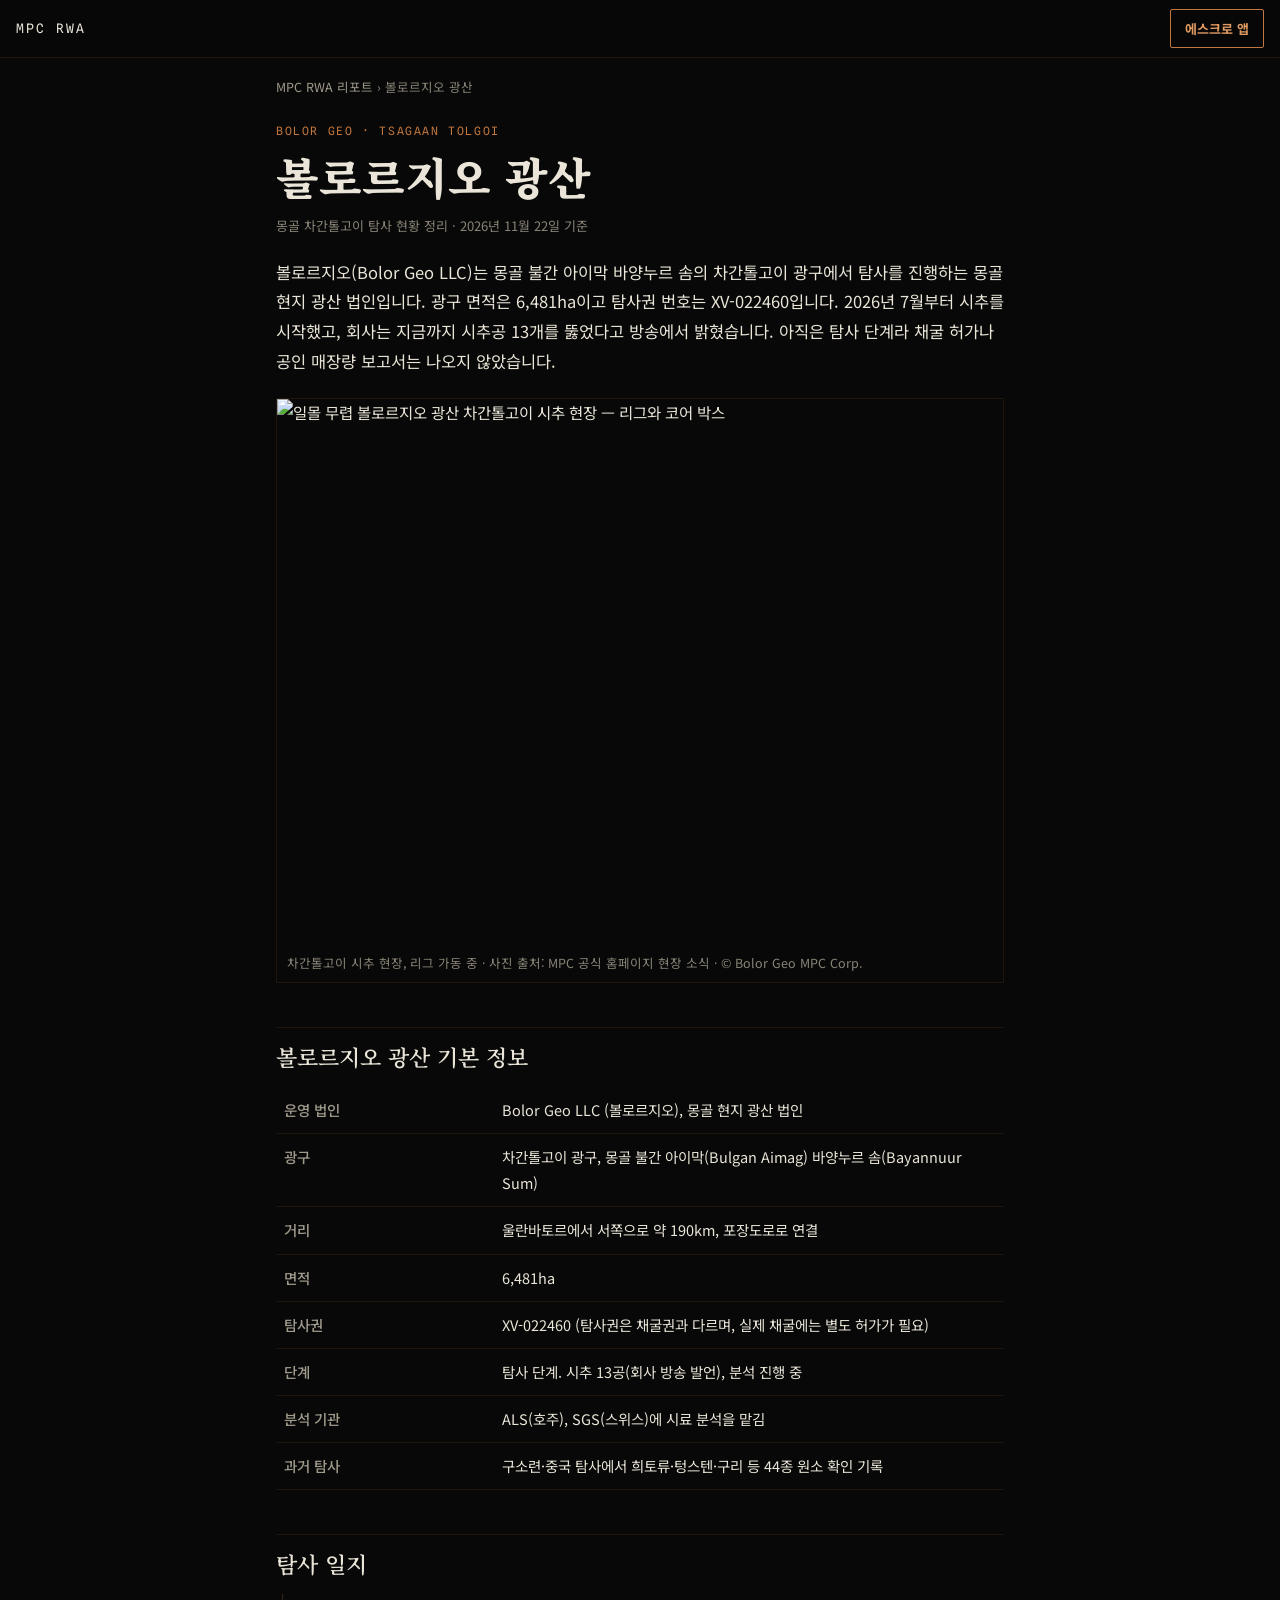
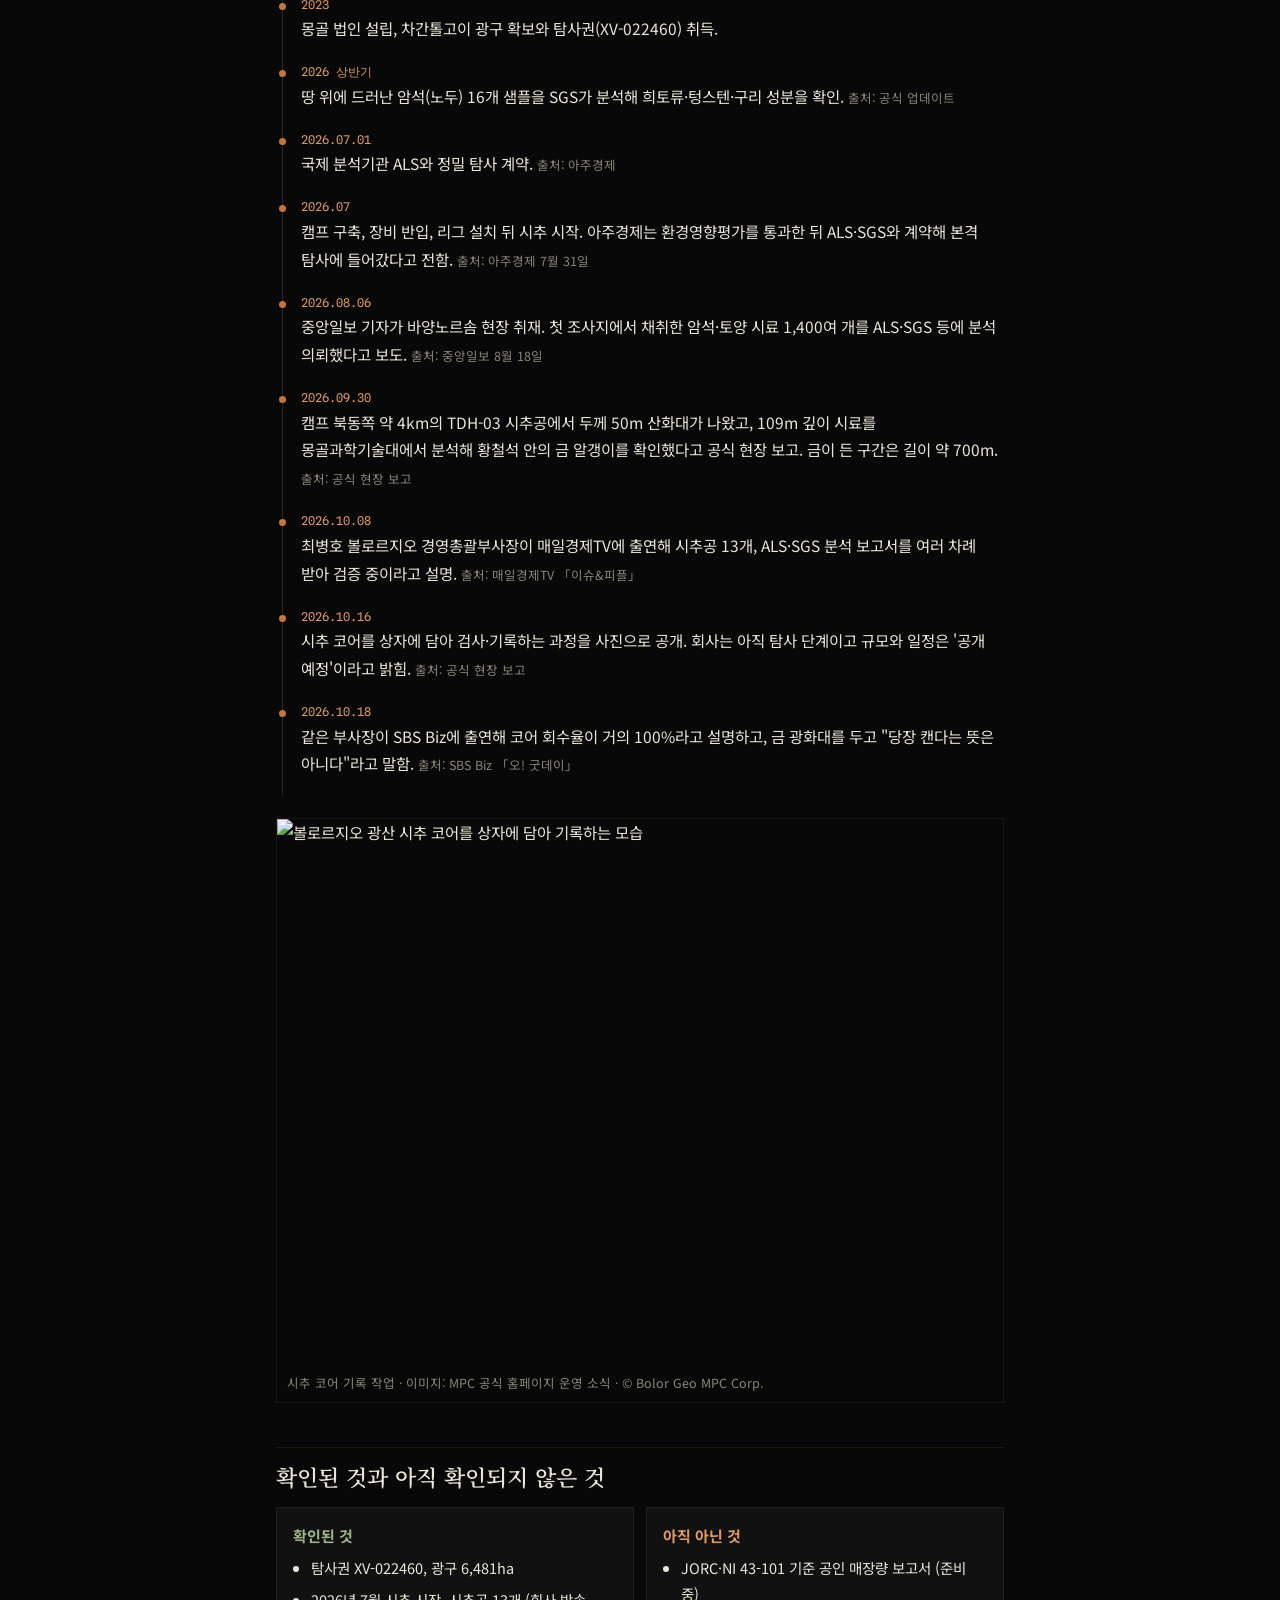
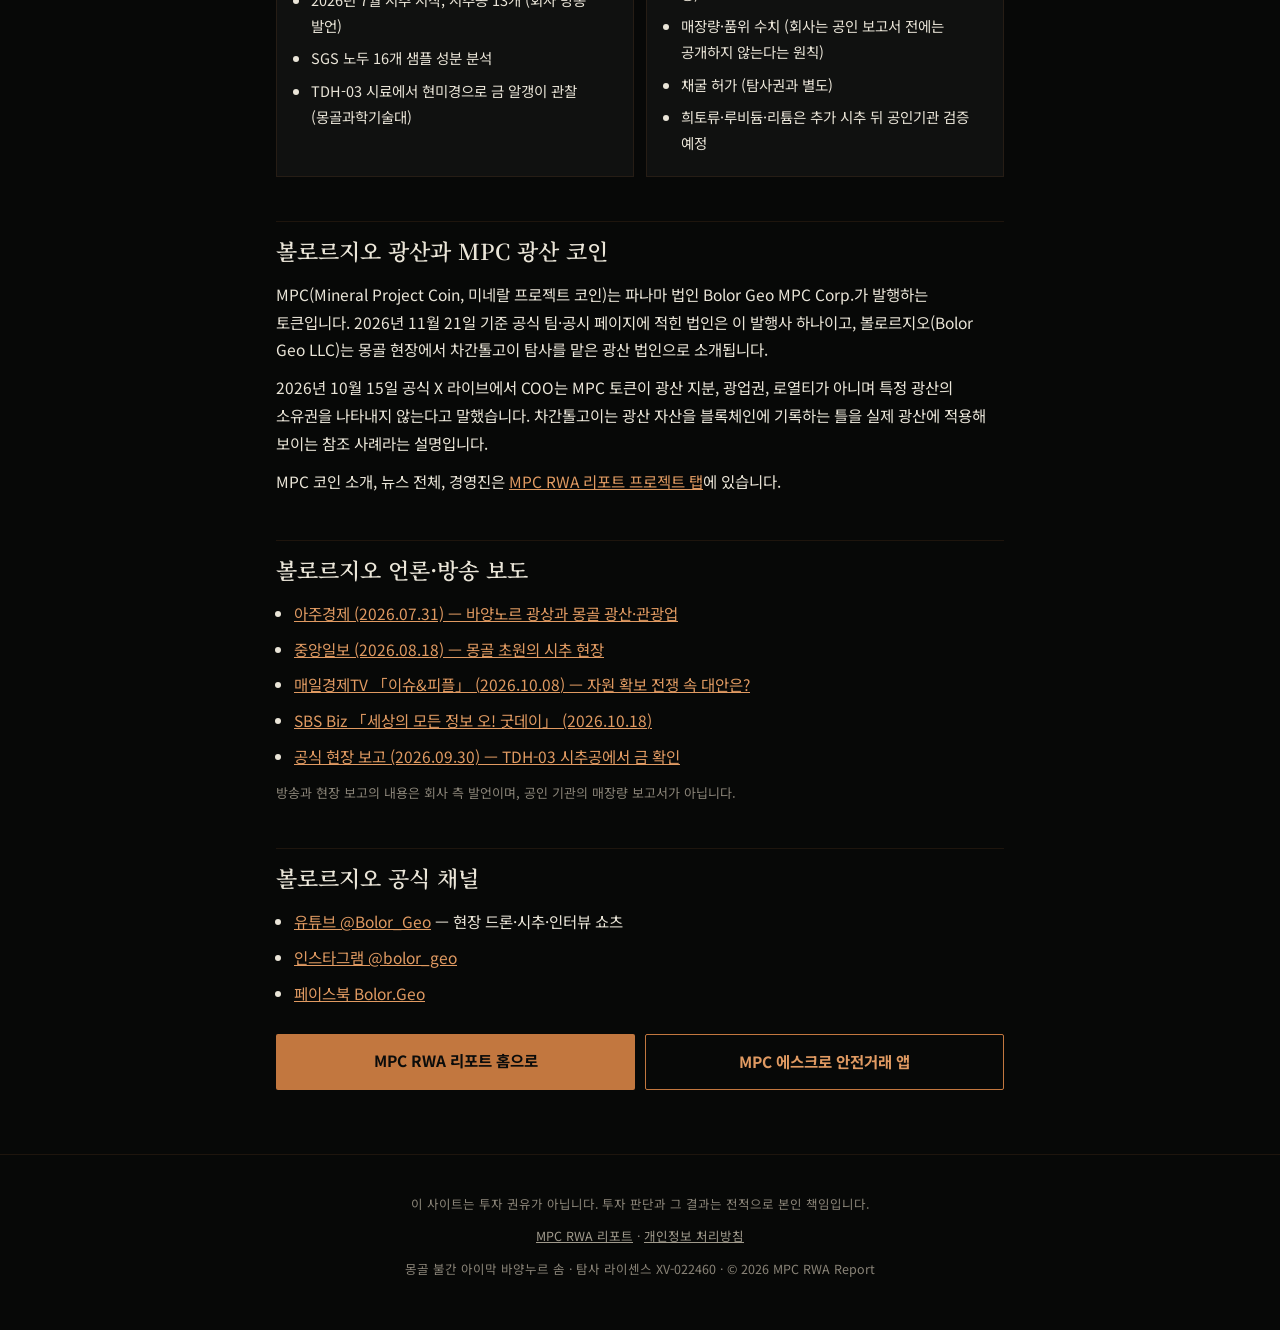
==== bolor-geo/index.html @ 14a752cf "볼로르지오 광산 정리 페이지(/bolor-geo/) 추가, 홈 법인 목록·바닥글에서 연결, 사이트맵 추가 Co-Authored-By: Claude Opus 5.5 <noreply@" ====
<!DOCTYPE html>
<html lang="ko">
<head>
<meta charset="UTF-8">
<meta name="viewport" content="width=device-width, initial-scale=1">
<title>볼로르지오 광산 — 몽골 차간톨고이 탐사 현황 정리 | MPC RWA 리포트</title>
<meta name="description" content="볼로르지오(Bolor Geo LLC) 광산을 한 장에 정리했습니다. 몽골 불간 아이막 차간톨고이 광구 6,481ha, 탐사권 XV-022460, 시추 13공, ALS·SGS 분석, 방송·언론 보도, 확인된 것과 아직 확인되지 않은 것까지. 2026년 11월 22일 기준.">
<meta name="keywords" content="볼로르지오 광산, 볼로르지오, Bolor Geo, 차간톨고이 광산, 차간톨고이, 몽골 광산, MPC 광산 코인, XV-022460">
<link rel="canonical" href="https://mpcescrow.com/bolor-geo/">
<meta property="og:title" content="볼로르지오 광산 — 차간톨고이 탐사 현황 정리">
<meta property="og:description" content="몽골 차간톨고이 광구에서 탐사 중인 볼로르지오 광산의 위치·탐사권·시추·분석·보도를 한 장에 모았습니다.">
<meta property="og:image" content="https://mpcescrow.com/assets/site-0044.jpg">
<meta property="og:url" content="https://mpcescrow.com/bolor-geo/">
<meta property="og:type" content="article">
<link rel="icon" type="image/svg+xml" href="https://mpcescrow.com/assets/favicon.svg">
<script type="application/ld+json">{"@context":"https://schema.org","@graph":[{"@type":"Article","headline":"볼로르지오 광산 — 몽골 차간톨고이 탐사 현황 정리","inLanguage":"ko","datePublished":"2026-11-22","dateModified":"2026-11-22","image":"https://mpcescrow.com/assets/site-0044.jpg","mainEntityOfPage":"https://mpcescrow.com/bolor-geo/","author":{"@type":"Organization","name":"MPC RWA 리포트","url":"https://mpcescrow.com/"},"publisher":{"@type":"Organization","name":"MPC RWA 리포트","url":"https://mpcescrow.com/"},"about":{"@type":"Organization","name":"Bolor Geo LLC","alternateName":"볼로르지오"}},{"@type":"BreadcrumbList","itemListElement":[{"@type":"ListItem","position":1,"name":"MPC RWA 리포트","item":"https://mpcescrow.com/"},{"@type":"ListItem","position":2,"name":"볼로르지오 광산","item":"https://mpcescrow.com/bolor-geo/"}]}]}</script>
<link rel="preconnect" href="https://fonts.googleapis.com">
<link rel="preconnect" href="https://fonts.gstatic.com" crossorigin>
<link href="https://fonts.googleapis.com/css2?family=Noto+Sans+KR:wght@400;500;700&family=Noto+Serif+KR:wght@600;900&family=Spline+Sans+Mono:wght@400;600&display=swap" rel="stylesheet">
<style>
:root{
  --bg:#070807; --panel:#101110;
  --ink:#EAE5D8; --mut:#A09A8C; --dim:#8A8478;
  --cop:#C2773F; --cop2:#E09A62;
  --line:rgba(194,119,63,.25); --line2:rgba(194,119,63,.12);
  --serif:'Noto Serif KR',serif; --sans:'Noto Sans KR',sans-serif; --mono:'Spline Sans Mono',monospace;
}
*{box-sizing:border-box;margin:0;padding:0;}
body{background:var(--bg);color:var(--ink);font-family:var(--sans);font-size:15.5px;line-height:1.8;-webkit-font-smoothing:antialiased;word-break:keep-all;}
img{max-width:100%;height:auto;display:block;}
a{color:var(--cop2);}
.nav{position:sticky;top:0;z-index:10;display:flex;align-items:center;gap:12px;height:58px;padding:0 16px;background:rgba(7,8,7,.9);backdrop-filter:blur(12px);-webkit-backdrop-filter:blur(12px);border-bottom:1px solid var(--line2);}
.nav-brand{color:var(--ink);text-decoration:none;font-family:var(--mono);font-size:13px;letter-spacing:.16em;}
.nav-cta{margin-left:auto;border:1px solid var(--cop);color:var(--cop2);font-weight:700;font-size:13px;padding:7px 14px;border-radius:2px;text-decoration:none;}
main{max-width:760px;margin:0 auto;padding:0 16px 64px;}
.crumb{font-size:12.5px;color:var(--dim);padding:18px 0 0;}
.crumb a{color:var(--mut);text-decoration:none;}
.kicker{display:block;font-family:var(--mono);font-size:11.5px;letter-spacing:.14em;color:var(--cop);margin-top:22px;}
h1{font-family:var(--serif);font-weight:900;font-size:clamp(30px,8vw,44px);line-height:1.25;margin:8px 0 10px;}
.asof{font-size:13px;color:var(--dim);}
.lead{font-size:16.5px;margin:20px 0 8px;}
.plate{margin:22px 0;border:1px solid var(--line2);}
.plate figcaption{font-size:12.5px;color:var(--dim);padding:8px 10px;}
h2{font-family:var(--serif);font-weight:600;font-size:22px;line-height:1.4;margin:44px 0 14px;padding-top:14px;border-top:1px solid var(--line2);}
p{margin:10px 0;}
.facts{width:100%;border-collapse:collapse;font-size:14.5px;}
.facts th,.facts td{text-align:left;vertical-align:top;padding:10px 8px;border-bottom:1px solid var(--line2);}
.facts th{width:30%;color:var(--mut);font-weight:500;}
.tl{list-style:none;border-left:1px solid var(--line);margin-left:6px;}
.tl li{position:relative;padding:0 0 18px 18px;}
.tl li::before{content:"";position:absolute;left:-4px;top:9px;width:7px;height:7px;border-radius:50%;background:var(--cop);}
.tl .d{display:block;font-family:var(--mono);font-size:12px;color:var(--cop2);}
.tl .src{font-size:12.5px;color:var(--dim);}
.two{display:grid;gap:12px;}
.box{background:var(--panel);border:1px solid var(--line2);padding:14px 16px;}
.box h3{font-size:15px;margin-bottom:6px;}
.box ul{padding-left:18px;font-size:14.5px;}
.box li{margin:6px 0;}
.ok h3{color:#9DB58A;} .not h3{color:var(--cop2);}
.links{padding-left:18px;}
.links li{margin:8px 0;}
.note{font-size:13px;color:var(--dim);}
.cta{display:flex;flex-wrap:wrap;gap:10px;margin-top:26px;}
.cta a{flex:1 1 220px;text-align:center;text-decoration:none;font-weight:700;padding:13px 16px;border-radius:2px;}
.cta .a1{background:var(--cop);color:#0B0C0B;}
.cta .a2{border:1px solid var(--cop);color:var(--cop2);}
footer{border-top:1px solid var(--line2);padding:28px 16px 40px;text-align:center;font-size:12.5px;color:var(--dim);}
footer a{color:var(--mut);}
@media (min-width:640px){.two{grid-template-columns:1fr 1fr;}}
</style>
</head>
<body>
<header class="nav">
  <a class="nav-brand" href="https://mpcescrow.com/">MPC RWA</a>
  <a class="nav-cta" href="https://mpcescrow.com/mpc-escrow/">에스크로 앱</a>
</header>
<main>
  <nav class="crumb" aria-label="현재 위치"><a href="https://mpcescrow.com/">MPC RWA 리포트</a> › 볼로르지오 광산</nav>
  <span class="kicker">BOLOR GEO · TSAGAAN TOLGOI</span>
  <h1>볼로르지오 광산</h1>
  <div class="asof">몽골 차간톨고이 탐사 현황 정리 · 2026년 11월 22일 기준</div>

  <p class="lead">볼로르지오(Bolor Geo LLC)는 몽골 불간 아이막 바양누르 솜의 차간톨고이 광구에서 탐사를 진행하는 몽골 현지 광산 법인입니다. 광구 면적은 6,481ha이고 탐사권 번호는 XV-022460입니다. 2026년 7월부터 시추를 시작했고, 회사는 지금까지 시추공 13개를 뚫었다고 방송에서 밝혔습니다. 아직은 탐사 단계라 채굴 허가나 공인 매장량 보고서는 나오지 않았습니다.</p>

  <figure class="plate">
    <img src="https://mpcescrow.com/assets/site-0044.jpg" alt="일몰 무렵 볼로르지오 광산 차간톨고이 시추 현장 — 리그와 코어 박스" width="1280" height="960">
    <figcaption>차간톨고이 시추 현장, 리그 가동 중 · 사진 출처: MPC 공식 홈페이지 현장 소식 · © Bolor Geo MPC Corp.</figcaption>
  </figure>

  <h2>볼로르지오 광산 기본 정보</h2>
  <table class="facts">
    <tr><th>운영 법인</th><td>Bolor Geo LLC (볼로르지오), 몽골 현지 광산 법인</td></tr>
    <tr><th>광구</th><td>차간톨고이 광구, 몽골 불간 아이막(Bulgan Aimag) 바양누르 솜(Bayannuur Sum)</td></tr>
    <tr><th>거리</th><td>울란바토르에서 서쪽으로 약 190km, 포장도로로 연결</td></tr>
    <tr><th>면적</th><td>6,481ha</td></tr>
    <tr><th>탐사권</th><td>XV-022460 (탐사권은 채굴권과 다르며, 실제 채굴에는 별도 허가가 필요)</td></tr>
    <tr><th>단계</th><td>탐사 단계. 시추 13공(회사 방송 발언), 분석 진행 중</td></tr>
    <tr><th>분석 기관</th><td>ALS(호주), SGS(스위스)에 시료 분석을 맡김</td></tr>
    <tr><th>과거 탐사</th><td>구소련·중국 탐사에서 희토류·텅스텐·구리 등 44종 원소 확인 기록</td></tr>
  </table>

  <h2>탐사 일지</h2>
  <ol class="tl">
    <li><span class="d">2023</span>몽골 법인 설립, 차간톨고이 광구 확보와 탐사권(XV-022460) 취득.</li>
    <li><span class="d">2026 상반기</span>땅 위에 드러난 암석(노두) 16개 샘플을 SGS가 분석해 희토류·텅스텐·구리 성분을 확인. <span class="src">출처: 공식 업데이트</span></li>
    <li><span class="d">2026.07.01</span>국제 분석기관 ALS와 정밀 탐사 계약. <span class="src">출처: 아주경제</span></li>
    <li><span class="d">2026.07</span>캠프 구축, 장비 반입, 리그 설치 뒤 시추 시작. 아주경제는 환경영향평가를 통과한 뒤 ALS·SGS와 계약해 본격 탐사에 들어갔다고 전함. <span class="src">출처: 아주경제 7월 31일</span></li>
    <li><span class="d">2026.08.06</span>중앙일보 기자가 바양노르솜 현장 취재. 첫 조사지에서 채취한 암석·토양 시료 1,400여 개를 ALS·SGS 등에 분석 의뢰했다고 보도. <span class="src">출처: 중앙일보 8월 18일</span></li>
    <li><span class="d">2026.09.30</span>캠프 북동쪽 약 4km의 TDH-03 시추공에서 두께 50m 산화대가 나왔고, 109m 깊이 시료를 몽골과학기술대에서 분석해 황철석 안의 금 알갱이를 확인했다고 공식 현장 보고. 금이 든 구간은 길이 약 700m. <span class="src">출처: 공식 현장 보고</span></li>
    <li><span class="d">2026.10.08</span>최병호 볼로르지오 경영총괄부사장이 매일경제TV에 출연해 시추공 13개, ALS·SGS 분석 보고서를 여러 차례 받아 검증 중이라고 설명. <span class="src">출처: 매일경제TV 「이슈&amp;피플」</span></li>
    <li><span class="d">2026.10.16</span>시추 코어를 상자에 담아 검사·기록하는 과정을 사진으로 공개. 회사는 아직 탐사 단계이고 규모와 일정은 '공개 예정'이라고 밝힘. <span class="src">출처: 공식 현장 보고</span></li>
    <li><span class="d">2026.10.18</span>같은 부사장이 SBS Biz에 출연해 코어 회수율이 거의 100%라고 설명하고, 금 광화대를 두고 "당장 캔다는 뜻은 아니다"라고 말함. <span class="src">출처: SBS Biz 「오! 굿데이」</span></li>
  </ol>

  <figure class="plate">
    <img src="https://mpcescrow.com/assets/news/doc-core-logging.jpg" alt="볼로르지오 광산 시추 코어를 상자에 담아 기록하는 모습" width="960" height="720" loading="lazy">
    <figcaption>시추 코어 기록 작업 · 이미지: MPC 공식 홈페이지 운영 소식 · © Bolor Geo MPC Corp.</figcaption>
  </figure>

  <h2>확인된 것과 아직 확인되지 않은 것</h2>
  <div class="two">
    <div class="box ok">
      <h3>확인된 것</h3>
      <ul>
        <li>탐사권 XV-022460, 광구 6,481ha</li>
        <li>2026년 7월 시추 시작, 시추공 13개 (회사 방송 발언)</li>
        <li>SGS 노두 16개 샘플 성분 분석</li>
        <li>TDH-03 시료에서 현미경으로 금 알갱이 관찰 (몽골과학기술대)</li>
      </ul>
    </div>
    <div class="box not">
      <h3>아직 아닌 것</h3>
      <ul>
        <li>JORC·NI 43-101 기준 공인 매장량 보고서 (준비 중)</li>
        <li>매장량·품위 수치 (회사는 공인 보고서 전에는 공개하지 않는다는 원칙)</li>
        <li>채굴 허가 (탐사권과 별도)</li>
        <li>희토류·루비듐·리튬은 추가 시추 뒤 공인기관 검증 예정</li>
      </ul>
    </div>
  </div>

  <h2>볼로르지오 광산과 MPC 광산 코인</h2>
  <p>MPC(Mineral Project Coin, 미네랄 프로젝트 코인)는 파나마 법인 Bolor Geo MPC Corp.가 발행하는 토큰입니다. 2026년 11월 21일 기준 공식 팀·공시 페이지에 적힌 법인은 이 발행사 하나이고, 볼로르지오(Bolor Geo LLC)는 몽골 현장에서 차간톨고이 탐사를 맡은 광산 법인으로 소개됩니다.</p>
  <p>2026년 10월 15일 공식 X 라이브에서 COO는 MPC 토큰이 광산 지분, 광업권, 로열티가 아니며 특정 광산의 소유권을 나타내지 않는다고 말했습니다. 차간톨고이는 광산 자산을 블록체인에 기록하는 틀을 실제 광산에 적용해 보이는 참조 사례라는 설명입니다.</p>
  <p>MPC 코인 소개, 뉴스 전체, 경영진은 <a href="https://mpcescrow.com/#project">MPC RWA 리포트 프로젝트 탭</a>에 있습니다.</p>

  <h2>볼로르지오 언론·방송 보도</h2>
  <ul class="links">
    <li><a href="https://www.ajunews.com/view/20260730083902343" target="_blank" rel="noopener">아주경제 (2026.07.31) — 바양노르 광상과 몽골 광산·관광업</a></li>
    <li><a href="https://www.joongang.co.kr/article/25454014" target="_blank" rel="noopener">중앙일보 (2026.08.18) — 몽골 초원의 시추 현장</a></li>
    <li><a href="https://www.youtube.com/watch?v=7iLVbyigC1Q" target="_blank" rel="noopener">매일경제TV 「이슈&amp;피플」 (2026.10.08) — 자원 확보 전쟁 속 대안은?</a></li>
    <li><a href="https://www.youtube.com/watch?v=yTMHVYNyM8s" target="_blank" rel="noopener">SBS Biz 「세상의 모든 정보 오! 굿데이」 (2026.10.18)</a></li>
    <li><a href="https://www.globalmpc.tech/operations/tsagaan-tolgoi-gold" target="_blank" rel="noopener">공식 현장 보고 (2026.09.30) — TDH-03 시추공에서 금 확인</a></li>
  </ul>
  <p class="note">방송과 현장 보고의 내용은 회사 측 발언이며, 공인 기관의 매장량 보고서가 아닙니다.</p>

  <h2>볼로르지오 공식 채널</h2>
  <ul class="links">
    <li><a href="https://www.youtube.com/@Bolor_Geo" target="_blank" rel="noopener">유튜브 @Bolor_Geo</a> — 현장 드론·시추·인터뷰 쇼츠</li>
    <li><a href="https://www.instagram.com/bolor_geo" target="_blank" rel="noopener">인스타그램 @bolor_geo</a></li>
    <li><a href="https://www.facebook.com/Bolor.Geo/" target="_blank" rel="noopener">페이스북 Bolor.Geo</a></li>
  </ul>

  <div class="cta">
    <a class="a1" href="https://mpcescrow.com/">MPC RWA 리포트 홈으로</a>
    <a class="a2" href="https://mpcescrow.com/mpc-escrow/">MPC 에스크로 안전거래 앱</a>
  </div>
</main>
<footer>
  <p>이 사이트는 투자 권유가 아닙니다. 투자 판단과 그 결과는 전적으로 본인 책임입니다.</p>
  <p><a href="https://mpcescrow.com/">MPC RWA 리포트</a> · <a href="https://mpcescrow.com/privacy.html">개인정보 처리방침</a></p>
  <p>몽골 불간 아이막 바양누르 솜 · 탐사 라이센스 XV-022460 · © 2026 MPC RWA Report</p>
</footer>
</body>
</html>
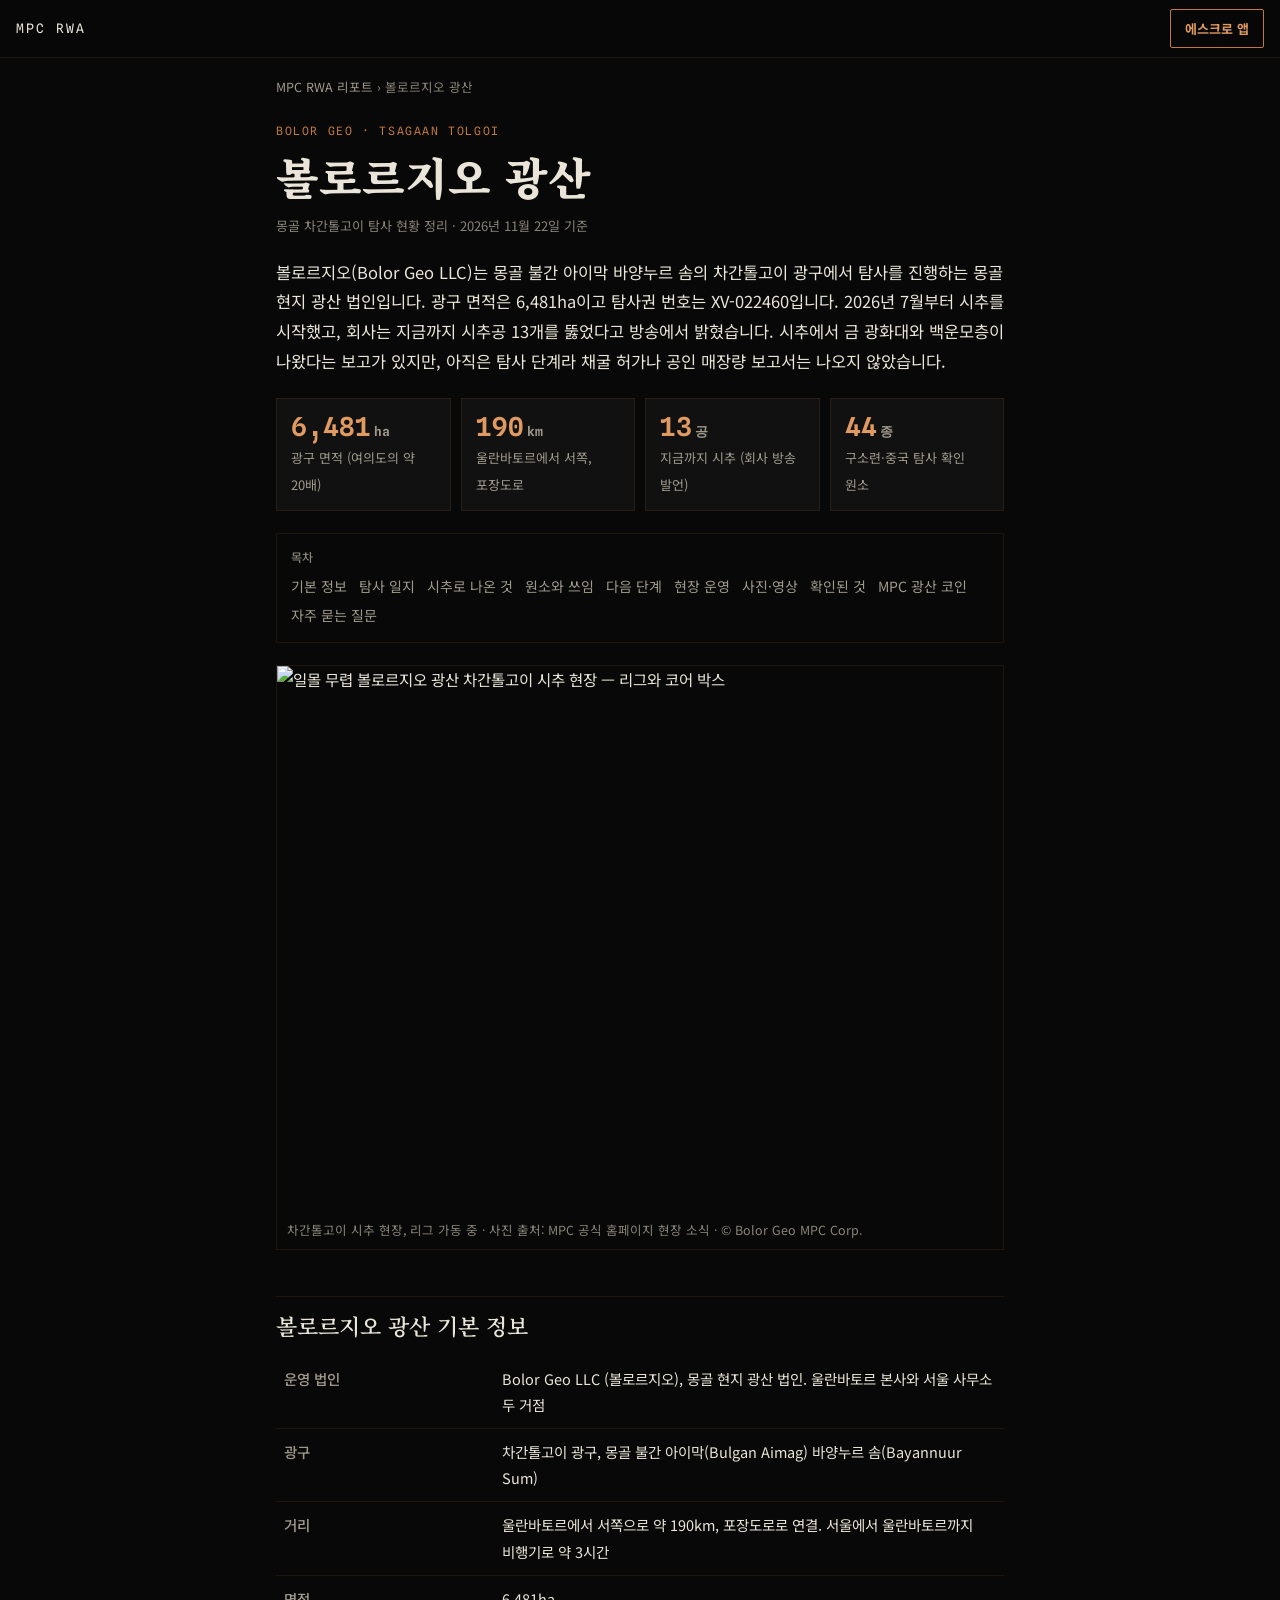
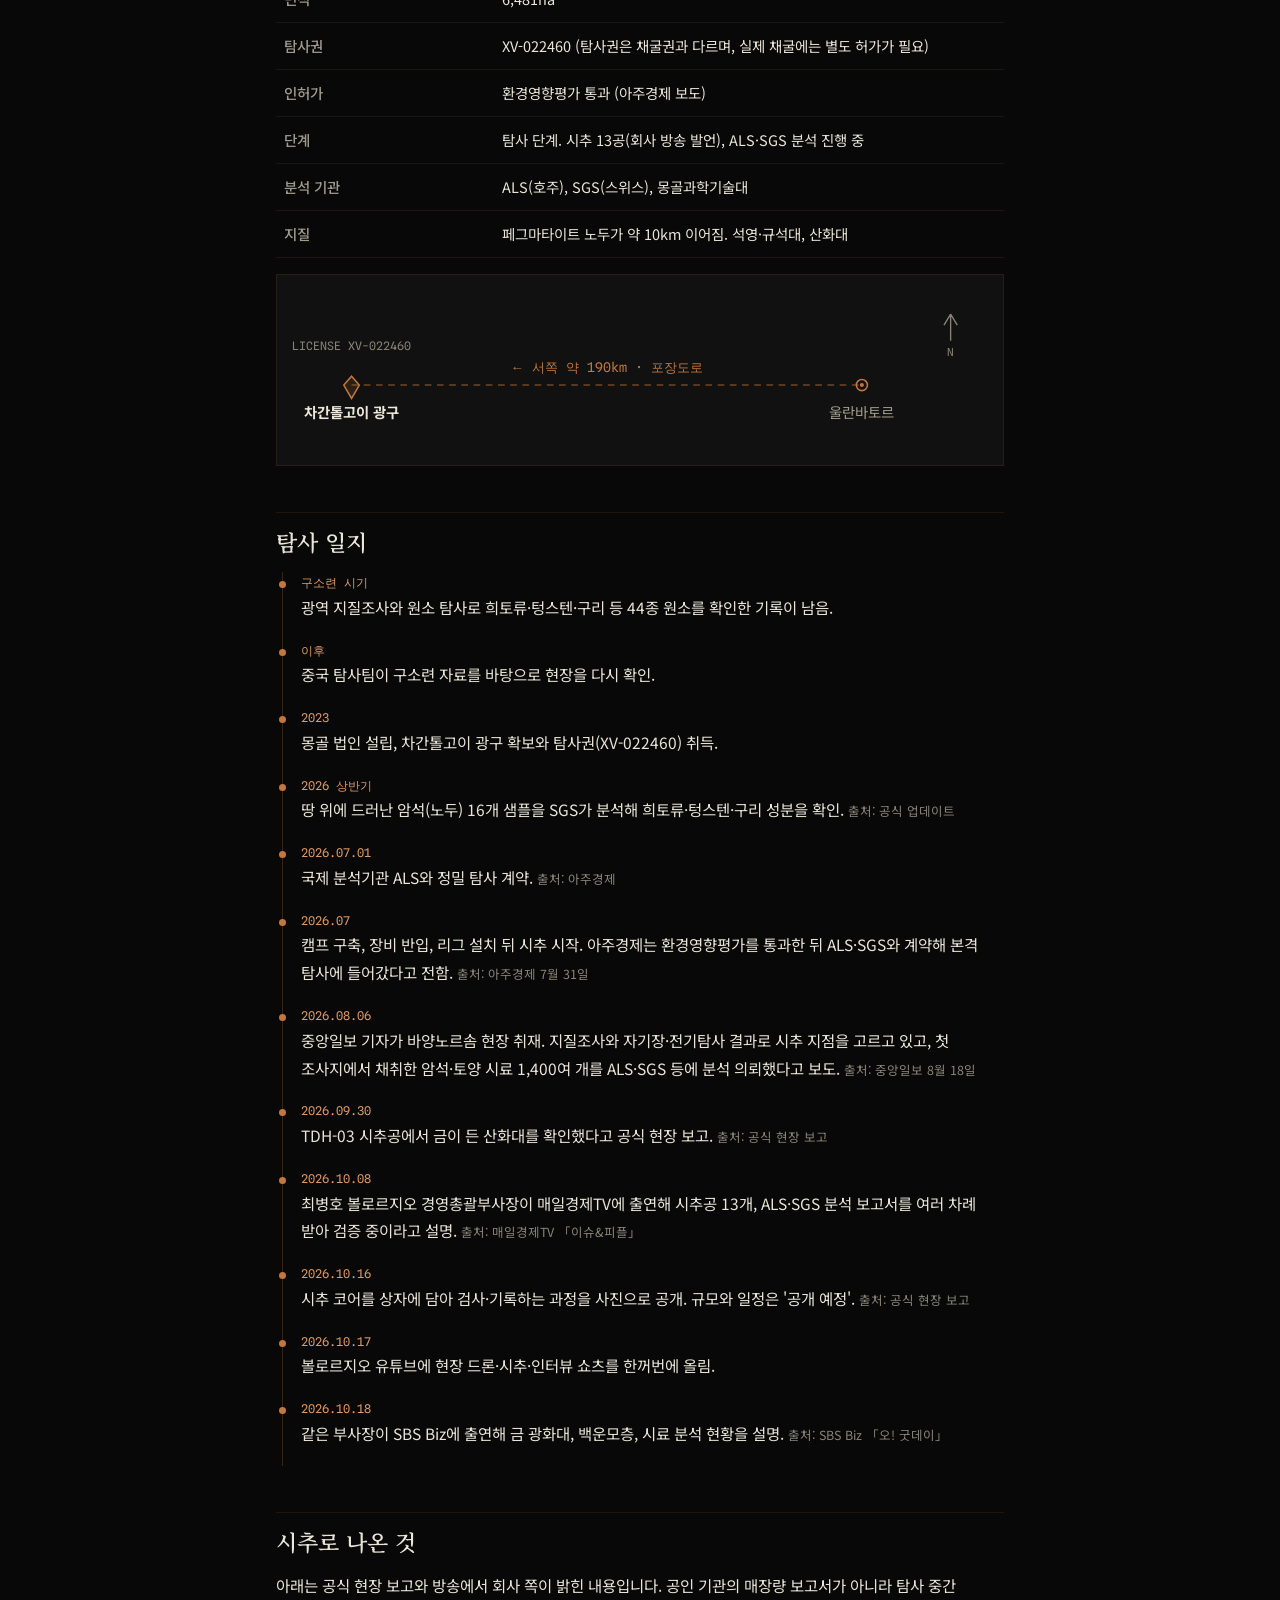
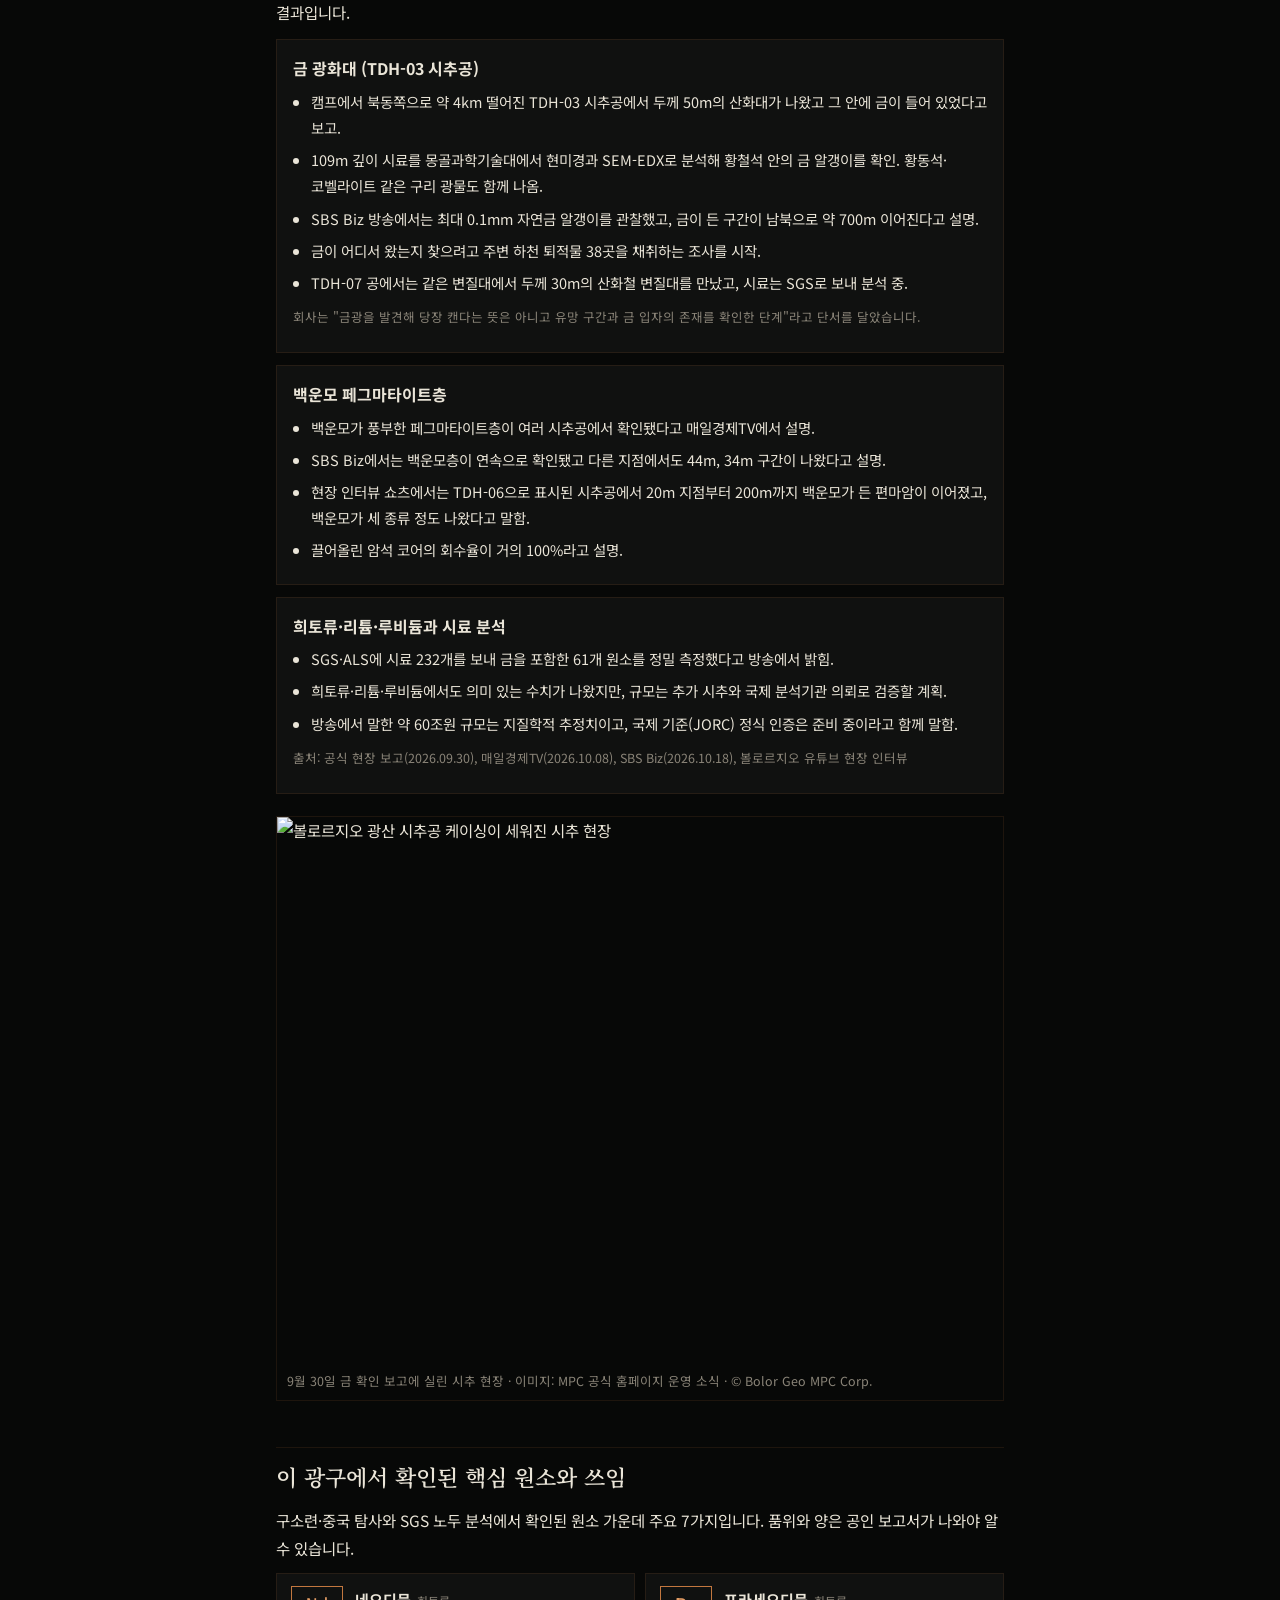
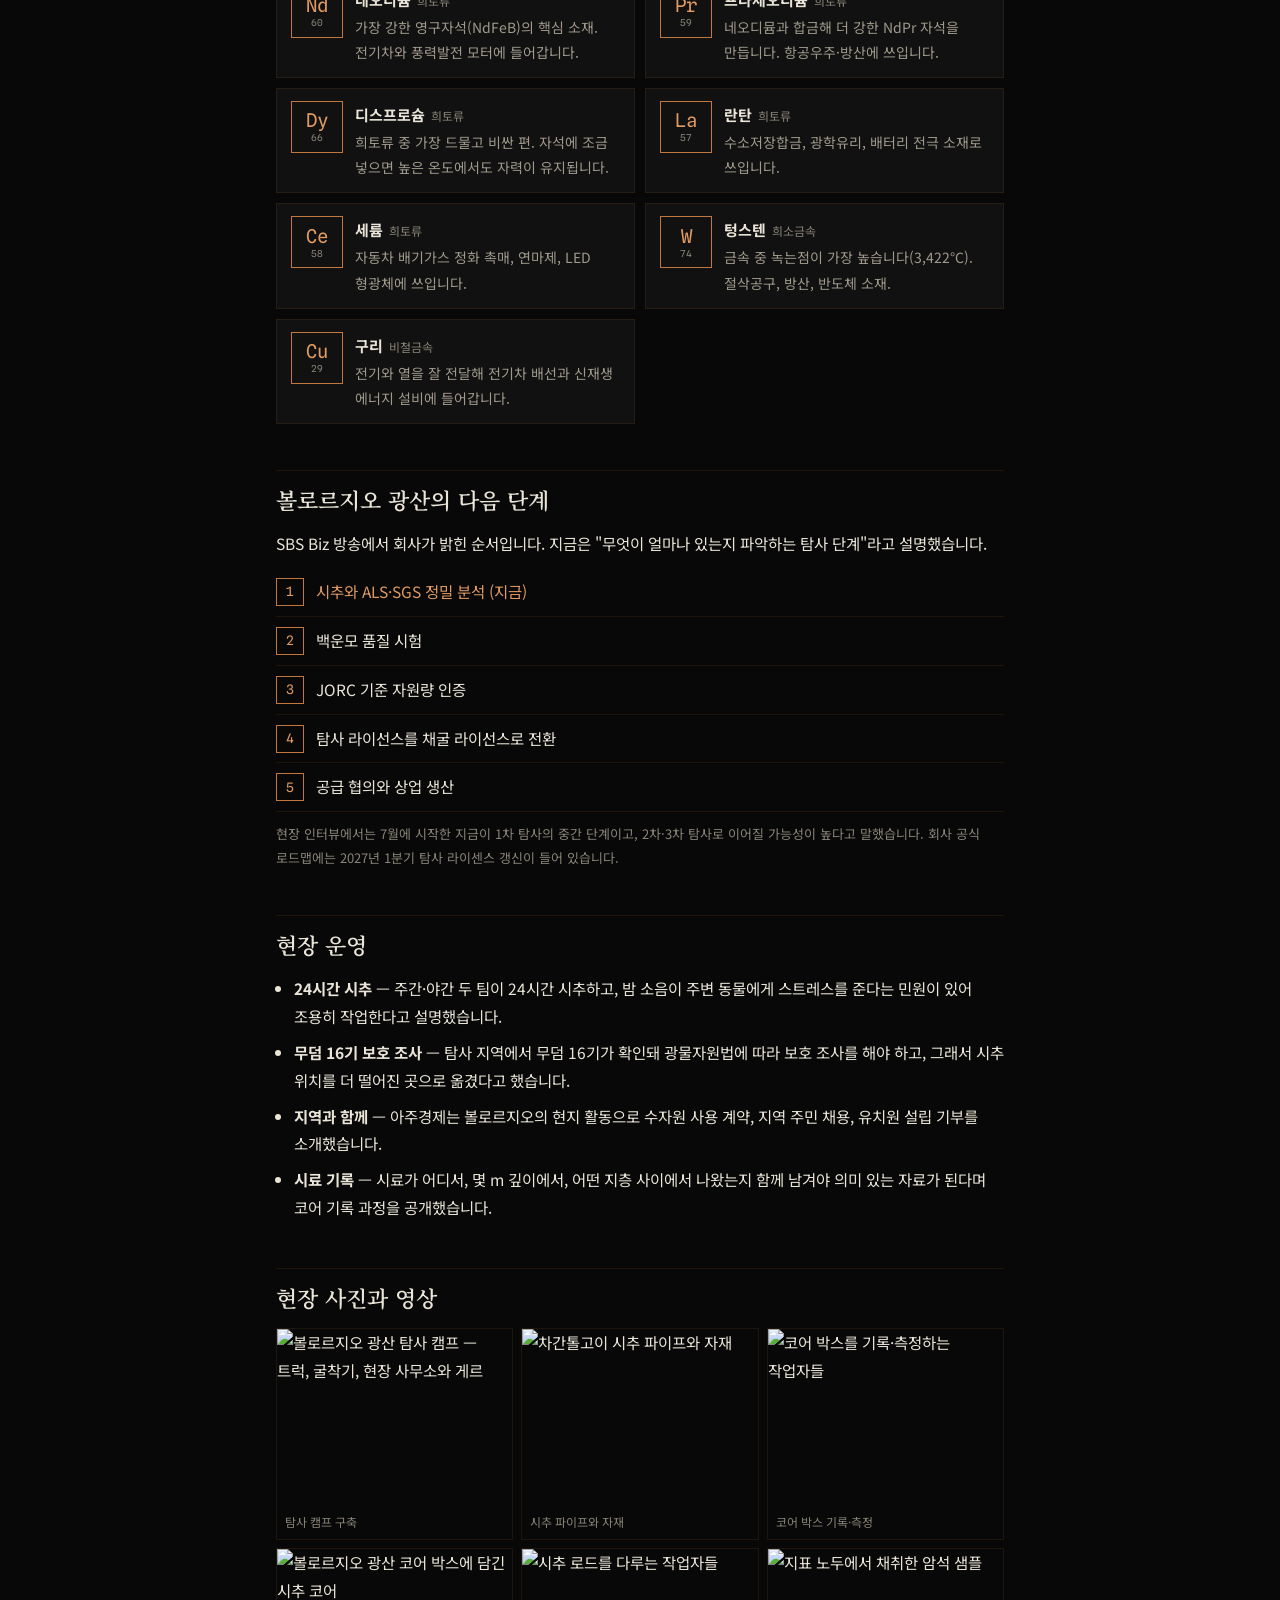
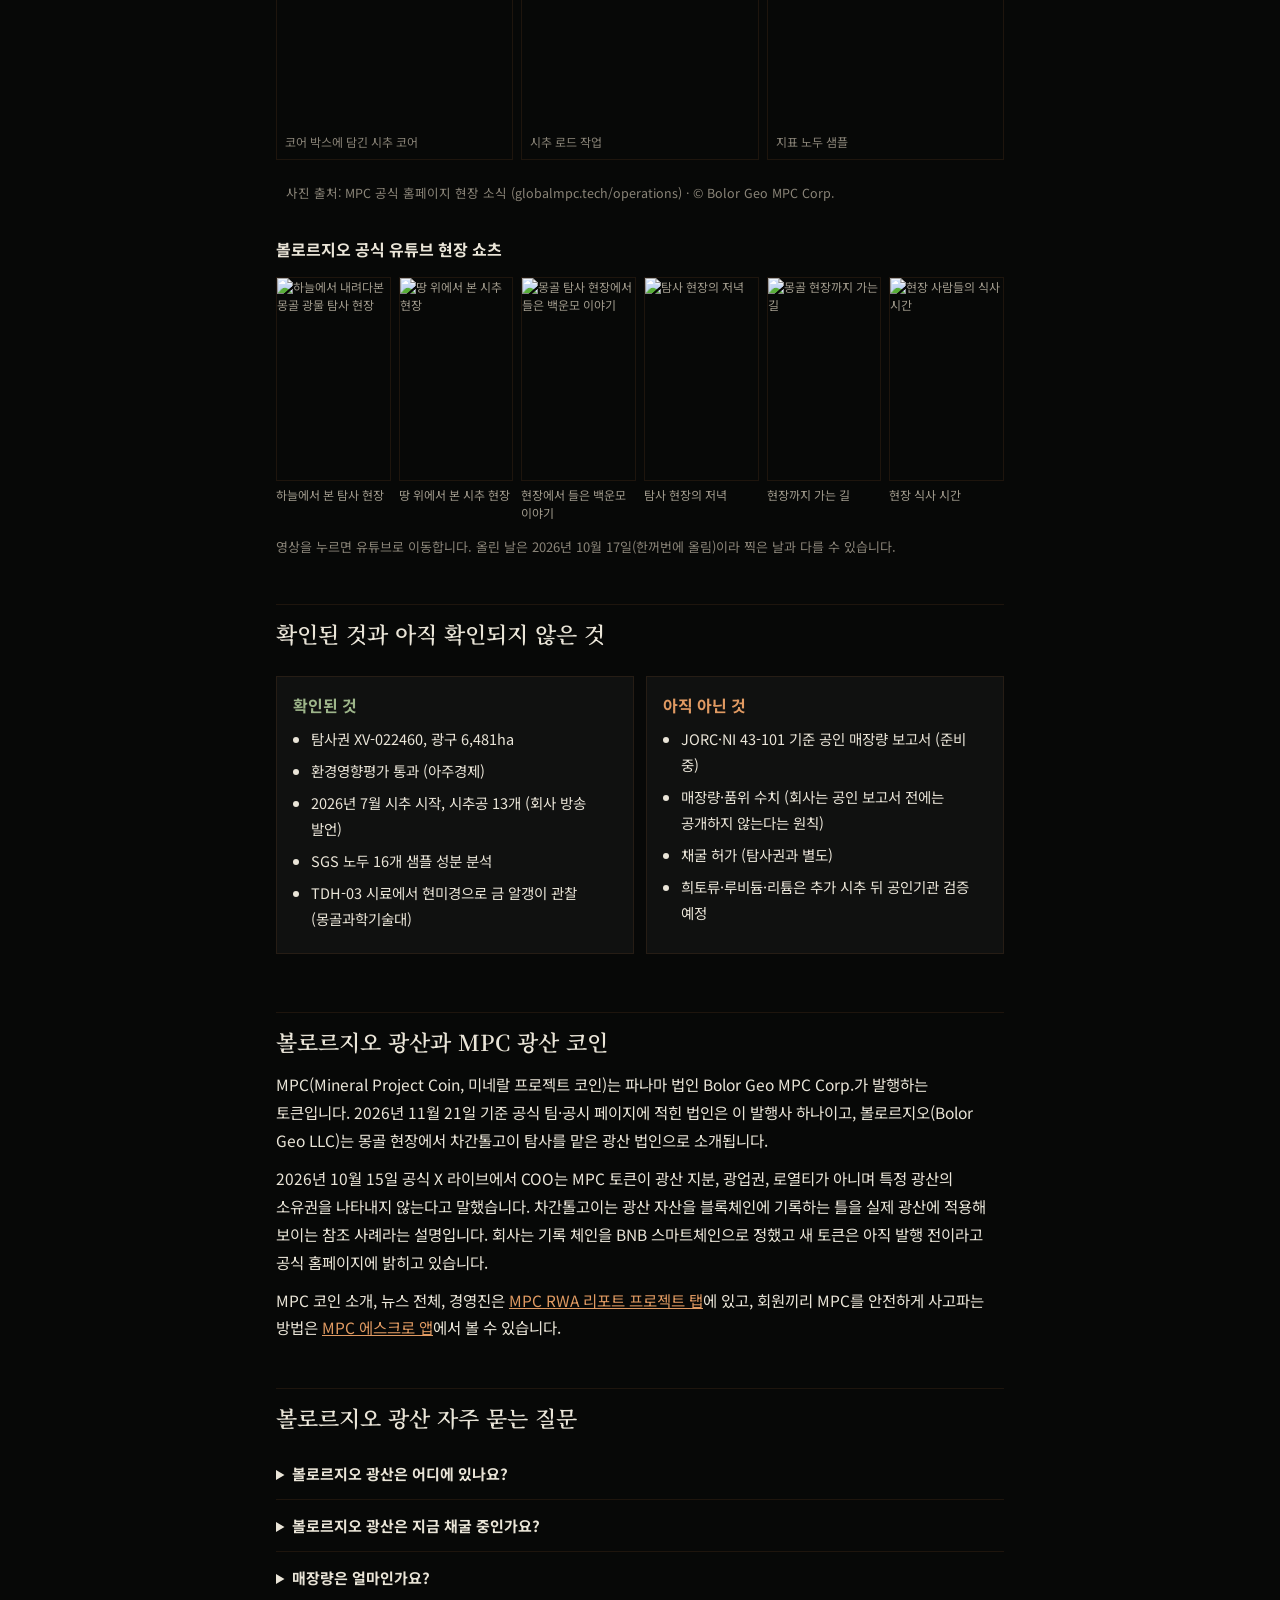
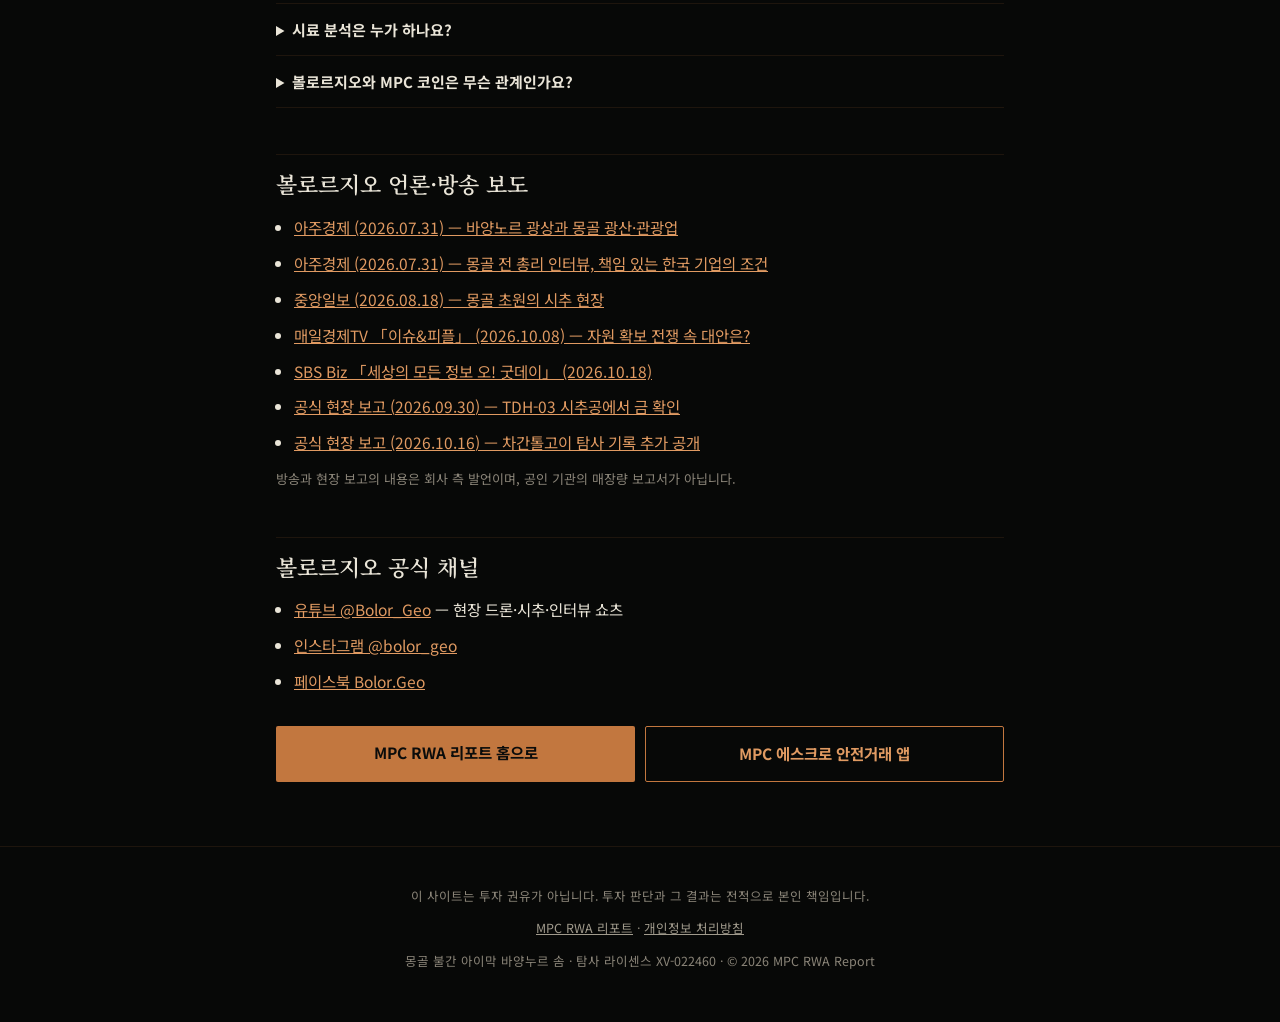
==== commit f646979d: "볼로르지오 광산 페이지 내용 늘림: 시추 결과·원소 7종·다음 단계·현장 운영·사진·영상·자주 묻는 질문 Co-Authored-By: Claude Opus 5.5 <noreply@" ====
--- a/bolor-geo/index.html
+++ b/bolor-geo/index.html
@@ -4,16 +4,16 @@
 <meta charset="UTF-8">
 <meta name="viewport" content="width=device-width, initial-scale=1">
 <title>볼로르지오 광산 — 몽골 차간톨고이 탐사 현황 정리 | MPC RWA 리포트</title>
-<meta name="description" content="볼로르지오(Bolor Geo LLC) 광산을 한 장에 정리했습니다. 몽골 불간 아이막 차간톨고이 광구 6,481ha, 탐사권 XV-022460, 시추 13공, ALS·SGS 분석, 방송·언론 보도, 확인된 것과 아직 확인되지 않은 것까지. 2026년 11월 22일 기준.">
-<meta name="keywords" content="볼로르지오 광산, 볼로르지오, Bolor Geo, 차간톨고이 광산, 차간톨고이, 몽골 광산, MPC 광산 코인, XV-022460">
+<meta name="description" content="볼로르지오(Bolor Geo LLC) 광산을 한 장에 정리했습니다. 몽골 불간 아이막 차간톨고이 광구 6,481ha, 탐사권 XV-022460, 시추 13공, 금 광화대·백운모·희토류, ALS·SGS 분석, 현장 사진·영상, 방송·언론 보도, 확인된 것과 아직 확인되지 않은 것까지. 2026년 11월 22일 기준.">
+<meta name="keywords" content="볼로르지오 광산, 볼로르지오, Bolor Geo, 차간톨고이 광산, 차간톨고이, 몽골 광산, MPC 광산 코인, XV-022460, 몽골 희토류, 백운모">
 <link rel="canonical" href="https://mpcescrow.com/bolor-geo/">
 <meta property="og:title" content="볼로르지오 광산 — 차간톨고이 탐사 현황 정리">
-<meta property="og:description" content="몽골 차간톨고이 광구에서 탐사 중인 볼로르지오 광산의 위치·탐사권·시추·분석·보도를 한 장에 모았습니다.">
+<meta property="og:description" content="몽골 차간톨고이 광구에서 탐사 중인 볼로르지오 광산의 위치·탐사권·시추 결과·분석·현장 사진·보도를 한 장에 모았습니다.">
 <meta property="og:image" content="https://mpcescrow.com/assets/site-0044.jpg">
 <meta property="og:url" content="https://mpcescrow.com/bolor-geo/">
 <meta property="og:type" content="article">
 <link rel="icon" type="image/svg+xml" href="https://mpcescrow.com/assets/favicon.svg">
-<script type="application/ld+json">{"@context":"https://schema.org","@graph":[{"@type":"Article","headline":"볼로르지오 광산 — 몽골 차간톨고이 탐사 현황 정리","inLanguage":"ko","datePublished":"2026-11-22","dateModified":"2026-11-22","image":"https://mpcescrow.com/assets/site-0044.jpg","mainEntityOfPage":"https://mpcescrow.com/bolor-geo/","author":{"@type":"Organization","name":"MPC RWA 리포트","url":"https://mpcescrow.com/"},"publisher":{"@type":"Organization","name":"MPC RWA 리포트","url":"https://mpcescrow.com/"},"about":{"@type":"Organization","name":"Bolor Geo LLC","alternateName":"볼로르지오"}},{"@type":"BreadcrumbList","itemListElement":[{"@type":"ListItem","position":1,"name":"MPC RWA 리포트","item":"https://mpcescrow.com/"},{"@type":"ListItem","position":2,"name":"볼로르지오 광산","item":"https://mpcescrow.com/bolor-geo/"}]}]}</script>
+<script type="application/ld+json">{"@context":"https://schema.org","@graph":[{"@type":"Article","headline":"볼로르지오 광산 — 몽골 차간톨고이 탐사 현황 정리","inLanguage":"ko","datePublished":"2026-11-22","dateModified":"2026-11-22","image":"https://mpcescrow.com/assets/site-0044.jpg","mainEntityOfPage":"https://mpcescrow.com/bolor-geo/","author":{"@type":"Organization","name":"MPC RWA 리포트","url":"https://mpcescrow.com/"},"publisher":{"@type":"Organization","name":"MPC RWA 리포트","url":"https://mpcescrow.com/"},"about":{"@type":"Organization","name":"Bolor Geo LLC","alternateName":"볼로르지오"}},{"@type":"BreadcrumbList","itemListElement":[{"@type":"ListItem","position":1,"name":"MPC RWA 리포트","item":"https://mpcescrow.com/"},{"@type":"ListItem","position":2,"name":"볼로르지오 광산","item":"https://mpcescrow.com/bolor-geo/"}]},{"@type":"FAQPage","mainEntity":[{"@type":"Question","name":"볼로르지오 광산은 어디에 있나요?","acceptedAnswer":{"@type":"Answer","text":"몽골 불간 아이막 바양누르 솜의 차간톨고이 광구입니다. 울란바토르에서 서쪽으로 약 190km 떨어져 있고 포장도로로 이어져 있습니다. 광구 면적은 6,481ha로 여의도의 약 20배입니다."}},{"@type":"Question","name":"볼로르지오 광산은 지금 채굴 중인가요?","acceptedAnswer":{"@type":"Answer","text":"아닙니다. 2026년 7월 시추를 시작한 탐사 단계입니다. 갖고 있는 것은 탐사권(XV-022460)이고, 채굴하려면 별도의 채굴 허가가 필요합니다."}},{"@type":"Question","name":"매장량은 얼마인가요?","acceptedAnswer":{"@type":"Answer","text":"공인 매장량은 아직 없습니다. JORC 기준 보고서는 준비 중이고, 회사는 공인 보고서가 확정되기 전에는 매장량·품위 수치를 공개하지 않는다는 원칙을 밝혔습니다. 방송에서 말한 약 60조원은 지질학적 추정치입니다."}},{"@type":"Question","name":"시료 분석은 누가 하나요?","acceptedAnswer":{"@type":"Answer","text":"국제 분석기관 ALS(호주)와 SGS(스위스)에 맡기고 있습니다. 회사는 방송에서 시료 232개를 보내 금을 포함한 61개 원소를 측정했다고 밝혔고, 일부 시료는 몽골과학기술대에서 현미경 분석을 했습니다."}},{"@type":"Question","name":"볼로르지오와 MPC 코인은 무슨 관계인가요?","acceptedAnswer":{"@type":"Answer","text":"MPC(Mineral Project Coin)는 파나마 법인 Bolor Geo MPC Corp.가 발행하는 토큰이고, 볼로르지오(Bolor Geo LLC)는 몽골에서 차간톨고이 탐사를 맡은 광산 법인입니다. 회사는 MPC 토큰이 광산 지분·광업권·로열티가 아니라고 밝혔습니다."}}]}]}</script>
 <link rel="preconnect" href="https://fonts.googleapis.com">
 <link rel="preconnect" href="https://fonts.gstatic.com" crossorigin>
 <link href="https://fonts.googleapis.com/css2?family=Noto+Sans+KR:wght@400;500;700&family=Noto+Serif+KR:wght@600;900&family=Spline+Sans+Mono:wght@400;600&display=swap" rel="stylesheet">
@@ -21,7 +21,7 @@
 :root{
   --bg:#070807; --panel:#101110;
   --ink:#EAE5D8; --mut:#A09A8C; --dim:#8A8478;
-  --cop:#C2773F; --cop2:#E09A62;
+  --cop:#C2773F; --cop2:#E09A62; --ok:#9DB58A;
   --line:rgba(194,119,63,.25); --line2:rgba(194,119,63,.12);
   --serif:'Noto Serif KR',serif; --sans:'Noto Sans KR',sans-serif; --mono:'Spline Sans Mono',monospace;
 }
@@ -39,34 +39,65 @@
 h1{font-family:var(--serif);font-weight:900;font-size:clamp(30px,8vw,44px);line-height:1.25;margin:8px 0 10px;}
 .asof{font-size:13px;color:var(--dim);}
 .lead{font-size:16.5px;margin:20px 0 8px;}
+.toc{margin:18px 0 6px;padding:12px 14px;border:1px solid var(--line2);font-size:14px;}
+.toc b{display:block;font-size:12px;color:var(--dim);font-weight:500;margin-bottom:4px;}
+.toc a{color:var(--mut);text-decoration:none;display:inline-block;margin:2px 12px 2px 0;}
+.nums{display:grid;grid-template-columns:1fr 1fr;gap:10px;margin:22px 0;}
+.num{border:1px solid var(--line2);background:var(--panel);padding:12px 14px;}
+.num b{display:block;font-family:var(--mono);font-size:26px;color:var(--cop2);font-weight:600;line-height:1.2;}
+.num b small{font-size:13px;color:var(--mut);margin-left:3px;}
+.num span{font-size:13px;color:var(--mut);}
 .plate{margin:22px 0;border:1px solid var(--line2);}
-.plate figcaption{font-size:12.5px;color:var(--dim);padding:8px 10px;}
-h2{font-family:var(--serif);font-weight:600;font-size:22px;line-height:1.4;margin:44px 0 14px;padding-top:14px;border-top:1px solid var(--line2);}
+.plate figcaption,.cap{font-size:12.5px;color:var(--dim);padding:8px 10px;}
+h2{font-family:var(--serif);font-weight:600;font-size:22px;line-height:1.4;margin:46px 0 14px;padding-top:14px;border-top:1px solid var(--line2);scroll-margin-top:70px;}
+h3{font-size:16px;margin:22px 0 6px;color:var(--ink);}
 p{margin:10px 0;}
 .facts{width:100%;border-collapse:collapse;font-size:14.5px;}
 .facts th,.facts td{text-align:left;vertical-align:top;padding:10px 8px;border-bottom:1px solid var(--line2);}
 .facts th{width:30%;color:var(--mut);font-weight:500;}
+.map{margin:16px 0;border:1px solid var(--line2);background:var(--panel);padding:8px;}
 .tl{list-style:none;border-left:1px solid var(--line);margin-left:6px;}
 .tl li{position:relative;padding:0 0 18px 18px;}
 .tl li::before{content:"";position:absolute;left:-4px;top:9px;width:7px;height:7px;border-radius:50%;background:var(--cop);}
 .tl .d{display:block;font-family:var(--mono);font-size:12px;color:var(--cop2);}
-.tl .src{font-size:12.5px;color:var(--dim);}
+.src{font-size:12.5px;color:var(--dim);}
+.card{background:var(--panel);border:1px solid var(--line2);padding:14px 16px;margin:12px 0;}
+.card h3{margin-top:0;}
+.card ul{padding-left:18px;font-size:14.5px;}
+.card li{margin:6px 0;}
+.els{display:grid;grid-template-columns:1fr;gap:10px;}
+.el{display:flex;gap:12px;align-items:flex-start;background:var(--panel);border:1px solid var(--line2);padding:12px 14px;}
+.el .sym{flex:0 0 52px;height:52px;border:1px solid var(--cop);display:flex;flex-direction:column;align-items:center;justify-content:center;font-family:var(--mono);color:var(--cop2);font-size:19px;line-height:1;}
+.el .sym small{font-size:9.5px;color:var(--dim);margin-top:3px;}
+.el b{display:block;font-size:15px;}
+.el b i{font-style:normal;font-size:12px;color:var(--dim);font-weight:400;margin-left:6px;}
+.el p{margin:2px 0 0;font-size:14px;color:var(--mut);}
+.steps{list-style:none;counter-reset:s;}
+.steps li{counter-increment:s;position:relative;padding:10px 0 10px 40px;border-bottom:1px solid var(--line2);}
+.steps li::before{content:counter(s);position:absolute;left:0;top:10px;width:26px;height:26px;border:1px solid var(--cop);color:var(--cop2);font-family:var(--mono);font-size:13px;display:flex;align-items:center;justify-content:center;}
+.steps li.now{color:var(--cop2);}
+.gal{display:grid;grid-template-columns:1fr 1fr;gap:8px;margin:14px 0;}
+.gal figure{border:1px solid var(--line2);}
+.gal img{width:100%;aspect-ratio:4/3;object-fit:cover;}
+.gal figcaption{font-size:12px;color:var(--dim);padding:6px 8px;}
+.vids{display:grid;grid-template-columns:repeat(3,1fr);gap:8px;margin:14px 0;}
+.vids a{text-decoration:none;color:var(--mut);font-size:12px;line-height:1.45;}
+.vids img{width:100%;aspect-ratio:9/16;object-fit:cover;border:1px solid var(--line2);margin-bottom:5px;}
 .two{display:grid;gap:12px;}
-.box{background:var(--panel);border:1px solid var(--line2);padding:14px 16px;}
-.box h3{font-size:15px;margin-bottom:6px;}
-.box ul{padding-left:18px;font-size:14.5px;}
-.box li{margin:6px 0;}
-.ok h3{color:#9DB58A;} .not h3{color:var(--cop2);}
+.ok h3{color:var(--ok);} .not h3{color:var(--cop2);}
+details{border-bottom:1px solid var(--line2);padding:12px 0;}
+summary{cursor:pointer;font-weight:700;font-size:15px;}
+details p{color:var(--mut);font-size:14.5px;}
 .links{padding-left:18px;}
 .links li{margin:8px 0;}
 .note{font-size:13px;color:var(--dim);}
-.cta{display:flex;flex-wrap:wrap;gap:10px;margin-top:26px;}
+.cta{display:flex;flex-wrap:wrap;gap:10px;margin-top:30px;}
 .cta a{flex:1 1 220px;text-align:center;text-decoration:none;font-weight:700;padding:13px 16px;border-radius:2px;}
 .cta .a1{background:var(--cop);color:#0B0C0B;}
 .cta .a2{border:1px solid var(--cop);color:var(--cop2);}
 footer{border-top:1px solid var(--line2);padding:28px 16px 40px;text-align:center;font-size:12.5px;color:var(--dim);}
 footer a{color:var(--mut);}
-@media (min-width:640px){.two{grid-template-columns:1fr 1fr;}}
+@media (min-width:640px){.two{grid-template-columns:1fr 1fr;}.nums{grid-template-columns:repeat(4,1fr);}.els{grid-template-columns:1fr 1fr;}.gal{grid-template-columns:repeat(3,1fr);}.vids{grid-template-columns:repeat(6,1fr);}}
 </style>
 </head>
 <body>
@@ -80,55 +111,174 @@
   <h1>볼로르지오 광산</h1>
   <div class="asof">몽골 차간톨고이 탐사 현황 정리 · 2026년 11월 22일 기준</div>
 
-  <p class="lead">볼로르지오(Bolor Geo LLC)는 몽골 불간 아이막 바양누르 솜의 차간톨고이 광구에서 탐사를 진행하는 몽골 현지 광산 법인입니다. 광구 면적은 6,481ha이고 탐사권 번호는 XV-022460입니다. 2026년 7월부터 시추를 시작했고, 회사는 지금까지 시추공 13개를 뚫었다고 방송에서 밝혔습니다. 아직은 탐사 단계라 채굴 허가나 공인 매장량 보고서는 나오지 않았습니다.</p>
+  <p class="lead">볼로르지오(Bolor Geo LLC)는 몽골 불간 아이막 바양누르 솜의 차간톨고이 광구에서 탐사를 진행하는 몽골 현지 광산 법인입니다. 광구 면적은 6,481ha이고 탐사권 번호는 XV-022460입니다. 2026년 7월부터 시추를 시작했고, 회사는 지금까지 시추공 13개를 뚫었다고 방송에서 밝혔습니다. 시추에서 금 광화대와 백운모층이 나왔다는 보고가 있지만, 아직은 탐사 단계라 채굴 허가나 공인 매장량 보고서는 나오지 않았습니다.</p>
+
+  <div class="nums">
+    <div class="num"><b>6,481<small>ha</small></b><span>광구 면적 (여의도의 약 20배)</span></div>
+    <div class="num"><b>190<small>km</small></b><span>울란바토르에서 서쪽, 포장도로</span></div>
+    <div class="num"><b>13<small>공</small></b><span>지금까지 시추 (회사 방송 발언)</span></div>
+    <div class="num"><b>44<small>종</small></b><span>구소련·중국 탐사 확인 원소</span></div>
+  </div>
+
+  <nav class="toc" aria-label="목차"><b>목차</b>
+    <a href="#info">기본 정보</a><a href="#history">탐사 일지</a><a href="#found">시추로 나온 것</a><a href="#elements">원소와 쓰임</a><a href="#next">다음 단계</a><a href="#field">현장 운영</a><a href="#photos">사진·영상</a><a href="#check">확인된 것</a><a href="#mpc">MPC 광산 코인</a><a href="#faq">자주 묻는 질문</a>
+  </nav>
 
   <figure class="plate">
     <img src="https://mpcescrow.com/assets/site-0044.jpg" alt="일몰 무렵 볼로르지오 광산 차간톨고이 시추 현장 — 리그와 코어 박스" width="1280" height="960">
     <figcaption>차간톨고이 시추 현장, 리그 가동 중 · 사진 출처: MPC 공식 홈페이지 현장 소식 · © Bolor Geo MPC Corp.</figcaption>
   </figure>
 
-  <h2>볼로르지오 광산 기본 정보</h2>
+  <h2 id="info">볼로르지오 광산 기본 정보</h2>
   <table class="facts">
-    <tr><th>운영 법인</th><td>Bolor Geo LLC (볼로르지오), 몽골 현지 광산 법인</td></tr>
+    <tr><th>운영 법인</th><td>Bolor Geo LLC (볼로르지오), 몽골 현지 광산 법인. 울란바토르 본사와 서울 사무소 두 거점</td></tr>
     <tr><th>광구</th><td>차간톨고이 광구, 몽골 불간 아이막(Bulgan Aimag) 바양누르 솜(Bayannuur Sum)</td></tr>
-    <tr><th>거리</th><td>울란바토르에서 서쪽으로 약 190km, 포장도로로 연결</td></tr>
+    <tr><th>거리</th><td>울란바토르에서 서쪽으로 약 190km, 포장도로로 연결. 서울에서 울란바토르까지 비행기로 약 3시간</td></tr>
     <tr><th>면적</th><td>6,481ha</td></tr>
     <tr><th>탐사권</th><td>XV-022460 (탐사권은 채굴권과 다르며, 실제 채굴에는 별도 허가가 필요)</td></tr>
-    <tr><th>단계</th><td>탐사 단계. 시추 13공(회사 방송 발언), 분석 진행 중</td></tr>
-    <tr><th>분석 기관</th><td>ALS(호주), SGS(스위스)에 시료 분석을 맡김</td></tr>
-    <tr><th>과거 탐사</th><td>구소련·중국 탐사에서 희토류·텅스텐·구리 등 44종 원소 확인 기록</td></tr>
+    <tr><th>인허가</th><td>환경영향평가 통과 (아주경제 보도)</td></tr>
+    <tr><th>단계</th><td>탐사 단계. 시추 13공(회사 방송 발언), ALS·SGS 분석 진행 중</td></tr>
+    <tr><th>분석 기관</th><td>ALS(호주), SGS(스위스), 몽골과학기술대</td></tr>
+    <tr><th>지질</th><td>페그마타이트 노두가 약 10km 이어짐. 석영·규석대, 산화대</td></tr>
   </table>
 
-  <h2>탐사 일지</h2>
+  <div class="map" role="img" aria-label="광구 위치 약도 — 울란바토르에서 서쪽 190km">
+    <svg viewBox="0 0 640 150" width="100%">
+      <line x1="60" y1="92" x2="520" y2="92" stroke="#C2773F" stroke-width="1" stroke-dasharray="6 5" opacity=".8"/>
+      <circle cx="520" cy="92" r="5" fill="none" stroke="#C2773F" stroke-width="1.4"/>
+      <circle cx="520" cy="92" r="1.8" fill="#C2773F"/>
+      <path d="M60 84 L67 92 L60 104 L53 92 Z" fill="#C2773F" fill-opacity=".15" stroke="#C2773F" stroke-width="1.4"/>
+      <text x="520" y="122" text-anchor="middle" fill="#A49C8D" font-size="13" font-family="Noto Sans KR">울란바토르</text>
+      <text x="60" y="122" text-anchor="middle" fill="#EDE7DA" font-size="13" font-weight="700" font-family="Noto Sans KR">차간톨고이 광구</text>
+      <text x="290" y="80" text-anchor="middle" fill="#C2773F" font-size="12" font-family="Spline Sans Mono">← 서쪽 약 190km · 포장도로</text>
+      <text x="60" y="60" text-anchor="middle" fill="#8A8478" font-size="10.5" font-family="Spline Sans Mono">LICENSE XV-022460</text>
+      <path d="M600 52 L600 28 M600 28 L594 38 M600 28 L606 38" stroke="#8A8478" stroke-width="1.2" fill="none"/>
+      <text x="600" y="66" text-anchor="middle" fill="#8A8478" font-size="10" font-family="Spline Sans Mono">N</text>
+    </svg>
+  </div>
+
+  <h2 id="history">탐사 일지</h2>
   <ol class="tl">
+    <li><span class="d">구소련 시기</span>광역 지질조사와 원소 탐사로 희토류·텅스텐·구리 등 44종 원소를 확인한 기록이 남음.</li>
+    <li><span class="d">이후</span>중국 탐사팀이 구소련 자료를 바탕으로 현장을 다시 확인.</li>
     <li><span class="d">2023</span>몽골 법인 설립, 차간톨고이 광구 확보와 탐사권(XV-022460) 취득.</li>
     <li><span class="d">2026 상반기</span>땅 위에 드러난 암석(노두) 16개 샘플을 SGS가 분석해 희토류·텅스텐·구리 성분을 확인. <span class="src">출처: 공식 업데이트</span></li>
     <li><span class="d">2026.07.01</span>국제 분석기관 ALS와 정밀 탐사 계약. <span class="src">출처: 아주경제</span></li>
     <li><span class="d">2026.07</span>캠프 구축, 장비 반입, 리그 설치 뒤 시추 시작. 아주경제는 환경영향평가를 통과한 뒤 ALS·SGS와 계약해 본격 탐사에 들어갔다고 전함. <span class="src">출처: 아주경제 7월 31일</span></li>
-    <li><span class="d">2026.08.06</span>중앙일보 기자가 바양노르솜 현장 취재. 첫 조사지에서 채취한 암석·토양 시료 1,400여 개를 ALS·SGS 등에 분석 의뢰했다고 보도. <span class="src">출처: 중앙일보 8월 18일</span></li>
-    <li><span class="d">2026.09.30</span>캠프 북동쪽 약 4km의 TDH-03 시추공에서 두께 50m 산화대가 나왔고, 109m 깊이 시료를 몽골과학기술대에서 분석해 황철석 안의 금 알갱이를 확인했다고 공식 현장 보고. 금이 든 구간은 길이 약 700m. <span class="src">출처: 공식 현장 보고</span></li>
+    <li><span class="d">2026.08.06</span>중앙일보 기자가 바양노르솜 현장 취재. 지질조사와 자기장·전기탐사 결과로 시추 지점을 고르고 있고, 첫 조사지에서 채취한 암석·토양 시료 1,400여 개를 ALS·SGS 등에 분석 의뢰했다고 보도. <span class="src">출처: 중앙일보 8월 18일</span></li>
+    <li><span class="d">2026.09.30</span>TDH-03 시추공에서 금이 든 산화대를 확인했다고 공식 현장 보고. <span class="src">출처: 공식 현장 보고</span></li>
     <li><span class="d">2026.10.08</span>최병호 볼로르지오 경영총괄부사장이 매일경제TV에 출연해 시추공 13개, ALS·SGS 분석 보고서를 여러 차례 받아 검증 중이라고 설명. <span class="src">출처: 매일경제TV 「이슈&amp;피플」</span></li>
-    <li><span class="d">2026.10.16</span>시추 코어를 상자에 담아 검사·기록하는 과정을 사진으로 공개. 회사는 아직 탐사 단계이고 규모와 일정은 '공개 예정'이라고 밝힘. <span class="src">출처: 공식 현장 보고</span></li>
-    <li><span class="d">2026.10.18</span>같은 부사장이 SBS Biz에 출연해 코어 회수율이 거의 100%라고 설명하고, 금 광화대를 두고 "당장 캔다는 뜻은 아니다"라고 말함. <span class="src">출처: SBS Biz 「오! 굿데이」</span></li>
+    <li><span class="d">2026.10.16</span>시추 코어를 상자에 담아 검사·기록하는 과정을 사진으로 공개. 규모와 일정은 '공개 예정'. <span class="src">출처: 공식 현장 보고</span></li>
+    <li><span class="d">2026.10.17</span>볼로르지오 유튜브에 현장 드론·시추·인터뷰 쇼츠를 한꺼번에 올림.</li>
+    <li><span class="d">2026.10.18</span>같은 부사장이 SBS Biz에 출연해 금 광화대, 백운모층, 시료 분석 현황을 설명. <span class="src">출처: SBS Biz 「오! 굿데이」</span></li>
   </ol>
 
+  <h2 id="found">시추로 나온 것</h2>
+  <p>아래는 공식 현장 보고와 방송에서 회사 쪽이 밝힌 내용입니다. 공인 기관의 매장량 보고서가 아니라 탐사 중간 결과입니다.</p>
+
+  <div class="card">
+    <h3>금 광화대 (TDH-03 시추공)</h3>
+    <ul>
+      <li>캠프에서 북동쪽으로 약 4km 떨어진 TDH-03 시추공에서 두께 50m의 산화대가 나왔고 그 안에 금이 들어 있었다고 보고.</li>
+      <li>109m 깊이 시료를 몽골과학기술대에서 현미경과 SEM-EDX로 분석해 황철석 안의 금 알갱이를 확인. 황동석·코벨라이트 같은 구리 광물도 함께 나옴.</li>
+      <li>SBS Biz 방송에서는 최대 0.1mm 자연금 알갱이를 관찰했고, 금이 든 구간이 남북으로 약 700m 이어진다고 설명.</li>
+      <li>금이 어디서 왔는지 찾으려고 주변 하천 퇴적물 38곳을 채취하는 조사를 시작.</li>
+      <li>TDH-07 공에서는 같은 변질대에서 두께 30m의 산화철 변질대를 만났고, 시료는 SGS로 보내 분석 중.</li>
+    </ul>
+    <p class="src">회사는 "금광을 발견해 당장 캔다는 뜻은 아니고 유망 구간과 금 입자의 존재를 확인한 단계"라고 단서를 달았습니다.</p>
+  </div>
+
+  <div class="card">
+    <h3>백운모 페그마타이트층</h3>
+    <ul>
+      <li>백운모가 풍부한 페그마타이트층이 여러 시추공에서 확인됐다고 매일경제TV에서 설명.</li>
+      <li>SBS Biz에서는 백운모층이 연속으로 확인됐고 다른 지점에서도 44m, 34m 구간이 나왔다고 설명.</li>
+      <li>현장 인터뷰 쇼츠에서는 TDH-06으로 표시된 시추공에서 20m 지점부터 200m까지 백운모가 든 편마암이 이어졌고, 백운모가 세 종류 정도 나왔다고 말함.</li>
+      <li>끌어올린 암석 코어의 회수율이 거의 100%라고 설명.</li>
+    </ul>
+  </div>
+
+  <div class="card">
+    <h3>희토류·리튬·루비듐과 시료 분석</h3>
+    <ul>
+      <li>SGS·ALS에 시료 232개를 보내 금을 포함한 61개 원소를 정밀 측정했다고 방송에서 밝힘.</li>
+      <li>희토류·리튬·루비듐에서도 의미 있는 수치가 나왔지만, 규모는 추가 시추와 국제 분석기관 의뢰로 검증할 계획.</li>
+      <li>방송에서 말한 약 60조원 규모는 지질학적 추정치이고, 국제 기준(JORC) 정식 인증은 준비 중이라고 함께 말함.</li>
+    </ul>
+    <p class="src">출처: 공식 현장 보고(2026.09.30), 매일경제TV(2026.10.08), SBS Biz(2026.10.18), 볼로르지오 유튜브 현장 인터뷰</p>
+  </div>
+
   <figure class="plate">
-    <img src="https://mpcescrow.com/assets/news/doc-core-logging.jpg" alt="볼로르지오 광산 시추 코어를 상자에 담아 기록하는 모습" width="960" height="720" loading="lazy">
-    <figcaption>시추 코어 기록 작업 · 이미지: MPC 공식 홈페이지 운영 소식 · © Bolor Geo MPC Corp.</figcaption>
+    <img src="https://mpcescrow.com/assets/news/gold-drill-site.jpg" alt="볼로르지오 광산 시추공 케이싱이 세워진 시추 현장" width="960" height="720" loading="lazy">
+    <figcaption>9월 30일 금 확인 보고에 실린 시추 현장 · 이미지: MPC 공식 홈페이지 운영 소식 · © Bolor Geo MPC Corp.</figcaption>
   </figure>
 
-  <h2>확인된 것과 아직 확인되지 않은 것</h2>
+  <h2 id="elements">이 광구에서 확인된 핵심 원소와 쓰임</h2>
+  <p>구소련·중국 탐사와 SGS 노두 분석에서 확인된 원소 가운데 주요 7가지입니다. 품위와 양은 공인 보고서가 나와야 알 수 있습니다.</p>
+  <div class="els">
+    <div class="el"><div class="sym">Nd<small>60</small></div><div><b>네오디뮴<i>희토류</i></b><p>가장 강한 영구자석(NdFeB)의 핵심 소재. 전기차와 풍력발전 모터에 들어갑니다.</p></div></div>
+    <div class="el"><div class="sym">Pr<small>59</small></div><div><b>프라세오디뮴<i>희토류</i></b><p>네오디뮴과 합금해 더 강한 NdPr 자석을 만듭니다. 항공우주·방산에 쓰입니다.</p></div></div>
+    <div class="el"><div class="sym">Dy<small>66</small></div><div><b>디스프로슘<i>희토류</i></b><p>희토류 중 가장 드물고 비싼 편. 자석에 조금 넣으면 높은 온도에서도 자력이 유지됩니다.</p></div></div>
+    <div class="el"><div class="sym">La<small>57</small></div><div><b>란탄<i>희토류</i></b><p>수소저장합금, 광학유리, 배터리 전극 소재로 쓰입니다.</p></div></div>
+    <div class="el"><div class="sym">Ce<small>58</small></div><div><b>세륨<i>희토류</i></b><p>자동차 배기가스 정화 촉매, 연마제, LED 형광체에 쓰입니다.</p></div></div>
+    <div class="el"><div class="sym">W<small>74</small></div><div><b>텅스텐<i>희소금속</i></b><p>금속 중 녹는점이 가장 높습니다(3,422°C). 절삭공구, 방산, 반도체 소재.</p></div></div>
+    <div class="el"><div class="sym">Cu<small>29</small></div><div><b>구리<i>비철금속</i></b><p>전기와 열을 잘 전달해 전기차 배선과 신재생 에너지 설비에 들어갑니다.</p></div></div>
+  </div>
+
+  <h2 id="next">볼로르지오 광산의 다음 단계</h2>
+  <p>SBS Biz 방송에서 회사가 밝힌 순서입니다. 지금은 "무엇이 얼마나 있는지 파악하는 탐사 단계"라고 설명했습니다.</p>
+  <ol class="steps">
+    <li class="now">시추와 ALS·SGS 정밀 분석 (지금)</li>
+    <li>백운모 품질 시험</li>
+    <li>JORC 기준 자원량 인증</li>
+    <li>탐사 라이선스를 채굴 라이선스로 전환</li>
+    <li>공급 협의와 상업 생산</li>
+  </ol>
+  <p class="note">현장 인터뷰에서는 7월에 시작한 지금이 1차 탐사의 중간 단계이고, 2차·3차 탐사로 이어질 가능성이 높다고 말했습니다. 회사 공식 로드맵에는 2027년 1분기 탐사 라이센스 갱신이 들어 있습니다.</p>
+
+  <h2 id="field">현장 운영</h2>
+  <ul class="links">
+    <li><b>24시간 시추</b> — 주간·야간 두 팀이 24시간 시추하고, 밤 소음이 주변 동물에게 스트레스를 준다는 민원이 있어 조용히 작업한다고 설명했습니다.</li>
+    <li><b>무덤 16기 보호 조사</b> — 탐사 지역에서 무덤 16기가 확인돼 광물자원법에 따라 보호 조사를 해야 하고, 그래서 시추 위치를 더 떨어진 곳으로 옮겼다고 했습니다.</li>
+    <li><b>지역과 함께</b> — 아주경제는 볼로르지오의 현지 활동으로 수자원 사용 계약, 지역 주민 채용, 유치원 설립 기부를 소개했습니다.</li>
+    <li><b>시료 기록</b> — 시료가 어디서, 몇 m 깊이에서, 어떤 지층 사이에서 나왔는지 함께 남겨야 의미 있는 자료가 된다며 코어 기록 과정을 공개했습니다.</li>
+  </ul>
+
+  <h2 id="photos">현장 사진과 영상</h2>
+  <div class="gal">
+    <figure><img src="https://mpcescrow.com/assets/site-0038.jpg" alt="볼로르지오 광산 탐사 캠프 — 트럭, 굴착기, 현장 사무소와 게르" width="960" height="720" loading="lazy"><figcaption>탐사 캠프 구축</figcaption></figure>
+    <figure><img src="https://mpcescrow.com/assets/site-0042.jpg" alt="차간톨고이 시추 파이프와 자재" width="960" height="720" loading="lazy"><figcaption>시추 파이프와 자재</figcaption></figure>
+    <figure><img src="https://mpcescrow.com/assets/site-0045.jpg" alt="코어 박스를 기록·측정하는 작업자들" width="1280" height="960" loading="lazy"><figcaption>코어 박스 기록·측정</figcaption></figure>
+    <figure class="tall"><img src="https://mpcescrow.com/assets/site-0046.jpg" alt="볼로르지오 광산 코어 박스에 담긴 시추 코어" width="1051" height="1686" loading="lazy"><figcaption>코어 박스에 담긴 시추 코어</figcaption></figure>
+    <figure class="tall"><img src="https://mpcescrow.com/assets/site-0047.jpg" alt="시추 로드를 다루는 작업자들" width="1080" height="1687" loading="lazy"><figcaption>시추 로드 작업</figcaption></figure>
+    <figure class="tall"><img src="https://mpcescrow.com/assets/news/outcrop-samples.jpg" alt="지표 노두에서 채취한 암석 샘플" width="640" height="1138" loading="lazy"><figcaption>지표 노두 샘플</figcaption></figure>
+  </div>
+  <p class="cap">사진 출처: MPC 공식 홈페이지 현장 소식 (globalmpc.tech/operations) · © Bolor Geo MPC Corp.</p>
+
+  <h3>볼로르지오 공식 유튜브 현장 쇼츠</h3>
+  <div class="vids">
+    <a href="https://www.youtube.com/shorts/gJbBodyL6B4" target="_blank" rel="noopener"><img src="https://i.ytimg.com/vi/gJbBodyL6B4/oar2.jpg" alt="하늘에서 내려다본 몽골 광물 탐사 현장" width="270" height="480" loading="lazy">하늘에서 본 탐사 현장</a>
+    <a href="https://www.youtube.com/shorts/56aSrTZPaiI" target="_blank" rel="noopener"><img src="https://i.ytimg.com/vi/56aSrTZPaiI/oar2.jpg" alt="땅 위에서 본 시추 현장" width="270" height="480" loading="lazy">땅 위에서 본 시추 현장</a>
+    <a href="https://www.youtube.com/shorts/j7kzAehv_DI" target="_blank" rel="noopener"><img src="https://i.ytimg.com/vi/j7kzAehv_DI/oar2.jpg" alt="몽골 탐사 현장에서 들은 백운모 이야기" width="270" height="480" loading="lazy">현장에서 들은 백운모 이야기</a>
+    <a href="https://www.youtube.com/shorts/aoS5Z24zE90" target="_blank" rel="noopener"><img src="https://i.ytimg.com/vi/aoS5Z24zE90/oar2.jpg" alt="탐사 현장의 저녁" width="270" height="480" loading="lazy">탐사 현장의 저녁</a>
+    <a href="https://www.youtube.com/shorts/WresqjxAXf0" target="_blank" rel="noopener"><img src="https://i.ytimg.com/vi/WresqjxAXf0/oar2.jpg" alt="몽골 현장까지 가는 길" width="270" height="480" loading="lazy">현장까지 가는 길</a>
+    <a href="https://www.youtube.com/shorts/HKnXwvJTl8s" target="_blank" rel="noopener"><img src="https://i.ytimg.com/vi/HKnXwvJTl8s/oar2.jpg" alt="현장 사람들의 식사 시간" width="270" height="480" loading="lazy">현장 식사 시간</a>
+  </div>
+  <p class="note">영상을 누르면 유튜브로 이동합니다. 올린 날은 2026년 10월 17일(한꺼번에 올림)이라 찍은 날과 다를 수 있습니다.</p>
+
+  <h2 id="check">확인된 것과 아직 확인되지 않은 것</h2>
   <div class="two">
-    <div class="box ok">
+    <div class="card ok">
       <h3>확인된 것</h3>
       <ul>
         <li>탐사권 XV-022460, 광구 6,481ha</li>
+        <li>환경영향평가 통과 (아주경제)</li>
         <li>2026년 7월 시추 시작, 시추공 13개 (회사 방송 발언)</li>
         <li>SGS 노두 16개 샘플 성분 분석</li>
         <li>TDH-03 시료에서 현미경으로 금 알갱이 관찰 (몽골과학기술대)</li>
       </ul>
     </div>
-    <div class="box not">
+    <div class="card not">
       <h3>아직 아닌 것</h3>
       <ul>
         <li>JORC·NI 43-101 기준 공인 매장량 보고서 (준비 중)</li>
@@ -139,18 +289,27 @@
     </div>
   </div>
 
-  <h2>볼로르지오 광산과 MPC 광산 코인</h2>
+  <h2 id="mpc">볼로르지오 광산과 MPC 광산 코인</h2>
   <p>MPC(Mineral Project Coin, 미네랄 프로젝트 코인)는 파나마 법인 Bolor Geo MPC Corp.가 발행하는 토큰입니다. 2026년 11월 21일 기준 공식 팀·공시 페이지에 적힌 법인은 이 발행사 하나이고, 볼로르지오(Bolor Geo LLC)는 몽골 현장에서 차간톨고이 탐사를 맡은 광산 법인으로 소개됩니다.</p>
-  <p>2026년 10월 15일 공식 X 라이브에서 COO는 MPC 토큰이 광산 지분, 광업권, 로열티가 아니며 특정 광산의 소유권을 나타내지 않는다고 말했습니다. 차간톨고이는 광산 자산을 블록체인에 기록하는 틀을 실제 광산에 적용해 보이는 참조 사례라는 설명입니다.</p>
-  <p>MPC 코인 소개, 뉴스 전체, 경영진은 <a href="https://mpcescrow.com/#project">MPC RWA 리포트 프로젝트 탭</a>에 있습니다.</p>
+  <p>2026년 10월 15일 공식 X 라이브에서 COO는 MPC 토큰이 광산 지분, 광업권, 로열티가 아니며 특정 광산의 소유권을 나타내지 않는다고 말했습니다. 차간톨고이는 광산 자산을 블록체인에 기록하는 틀을 실제 광산에 적용해 보이는 참조 사례라는 설명입니다. 회사는 기록 체인을 BNB 스마트체인으로 정했고 새 토큰은 아직 발행 전이라고 공식 홈페이지에 밝히고 있습니다.</p>
+  <p>MPC 코인 소개, 뉴스 전체, 경영진은 <a href="https://mpcescrow.com/#project">MPC RWA 리포트 프로젝트 탭</a>에 있고, 회원끼리 MPC를 안전하게 사고파는 방법은 <a href="https://mpcescrow.com/mpc-escrow/">MPC 에스크로 앱</a>에서 볼 수 있습니다.</p>
+
+  <h2 id="faq">볼로르지오 광산 자주 묻는 질문</h2>
+  <details><summary>볼로르지오 광산은 어디에 있나요?</summary><p>몽골 불간 아이막 바양누르 솜의 차간톨고이 광구입니다. 울란바토르에서 서쪽으로 약 190km 떨어져 있고 포장도로로 이어져 있습니다. 광구 면적은 6,481ha로 여의도의 약 20배입니다.</p></details>
+  <details><summary>볼로르지오 광산은 지금 채굴 중인가요?</summary><p>아닙니다. 2026년 7월 시추를 시작한 탐사 단계입니다. 갖고 있는 것은 탐사권(XV-022460)이고, 채굴하려면 별도의 채굴 허가가 필요합니다.</p></details>
+  <details><summary>매장량은 얼마인가요?</summary><p>공인 매장량은 아직 없습니다. JORC 기준 보고서는 준비 중이고, 회사는 공인 보고서가 확정되기 전에는 매장량·품위 수치를 공개하지 않는다는 원칙을 밝혔습니다. 방송에서 말한 약 60조원은 지질학적 추정치입니다.</p></details>
+  <details><summary>시료 분석은 누가 하나요?</summary><p>국제 분석기관 ALS(호주)와 SGS(스위스)에 맡기고 있습니다. 회사는 방송에서 시료 232개를 보내 금을 포함한 61개 원소를 측정했다고 밝혔고, 일부 시료는 몽골과학기술대에서 현미경 분석을 했습니다.</p></details>
+  <details><summary>볼로르지오와 MPC 코인은 무슨 관계인가요?</summary><p>MPC(Mineral Project Coin)는 파나마 법인 Bolor Geo MPC Corp.가 발행하는 토큰이고, 볼로르지오(Bolor Geo LLC)는 몽골에서 차간톨고이 탐사를 맡은 광산 법인입니다. 회사는 MPC 토큰이 광산 지분·광업권·로열티가 아니라고 밝혔습니다.</p></details>
 
   <h2>볼로르지오 언론·방송 보도</h2>
   <ul class="links">
     <li><a href="https://www.ajunews.com/view/20260730083902343" target="_blank" rel="noopener">아주경제 (2026.07.31) — 바양노르 광상과 몽골 광산·관광업</a></li>
+    <li><a href="https://www.ajunews.com/view/20260730091210438" target="_blank" rel="noopener">아주경제 (2026.07.31) — 몽골 전 총리 인터뷰, 책임 있는 한국 기업의 조건</a></li>
     <li><a href="https://www.joongang.co.kr/article/25454014" target="_blank" rel="noopener">중앙일보 (2026.08.18) — 몽골 초원의 시추 현장</a></li>
     <li><a href="https://www.youtube.com/watch?v=7iLVbyigC1Q" target="_blank" rel="noopener">매일경제TV 「이슈&amp;피플」 (2026.10.08) — 자원 확보 전쟁 속 대안은?</a></li>
     <li><a href="https://www.youtube.com/watch?v=yTMHVYNyM8s" target="_blank" rel="noopener">SBS Biz 「세상의 모든 정보 오! 굿데이」 (2026.10.18)</a></li>
     <li><a href="https://www.globalmpc.tech/operations/tsagaan-tolgoi-gold" target="_blank" rel="noopener">공식 현장 보고 (2026.09.30) — TDH-03 시추공에서 금 확인</a></li>
+    <li><a href="https://www.globalmpc.tech/operations/tsagaan-tolgoi-documentation" target="_blank" rel="noopener">공식 현장 보고 (2026.10.16) — 차간톨고이 탐사 기록 추가 공개</a></li>
   </ul>
   <p class="note">방송과 현장 보고의 내용은 회사 측 발언이며, 공인 기관의 매장량 보고서가 아닙니다.</p>
 
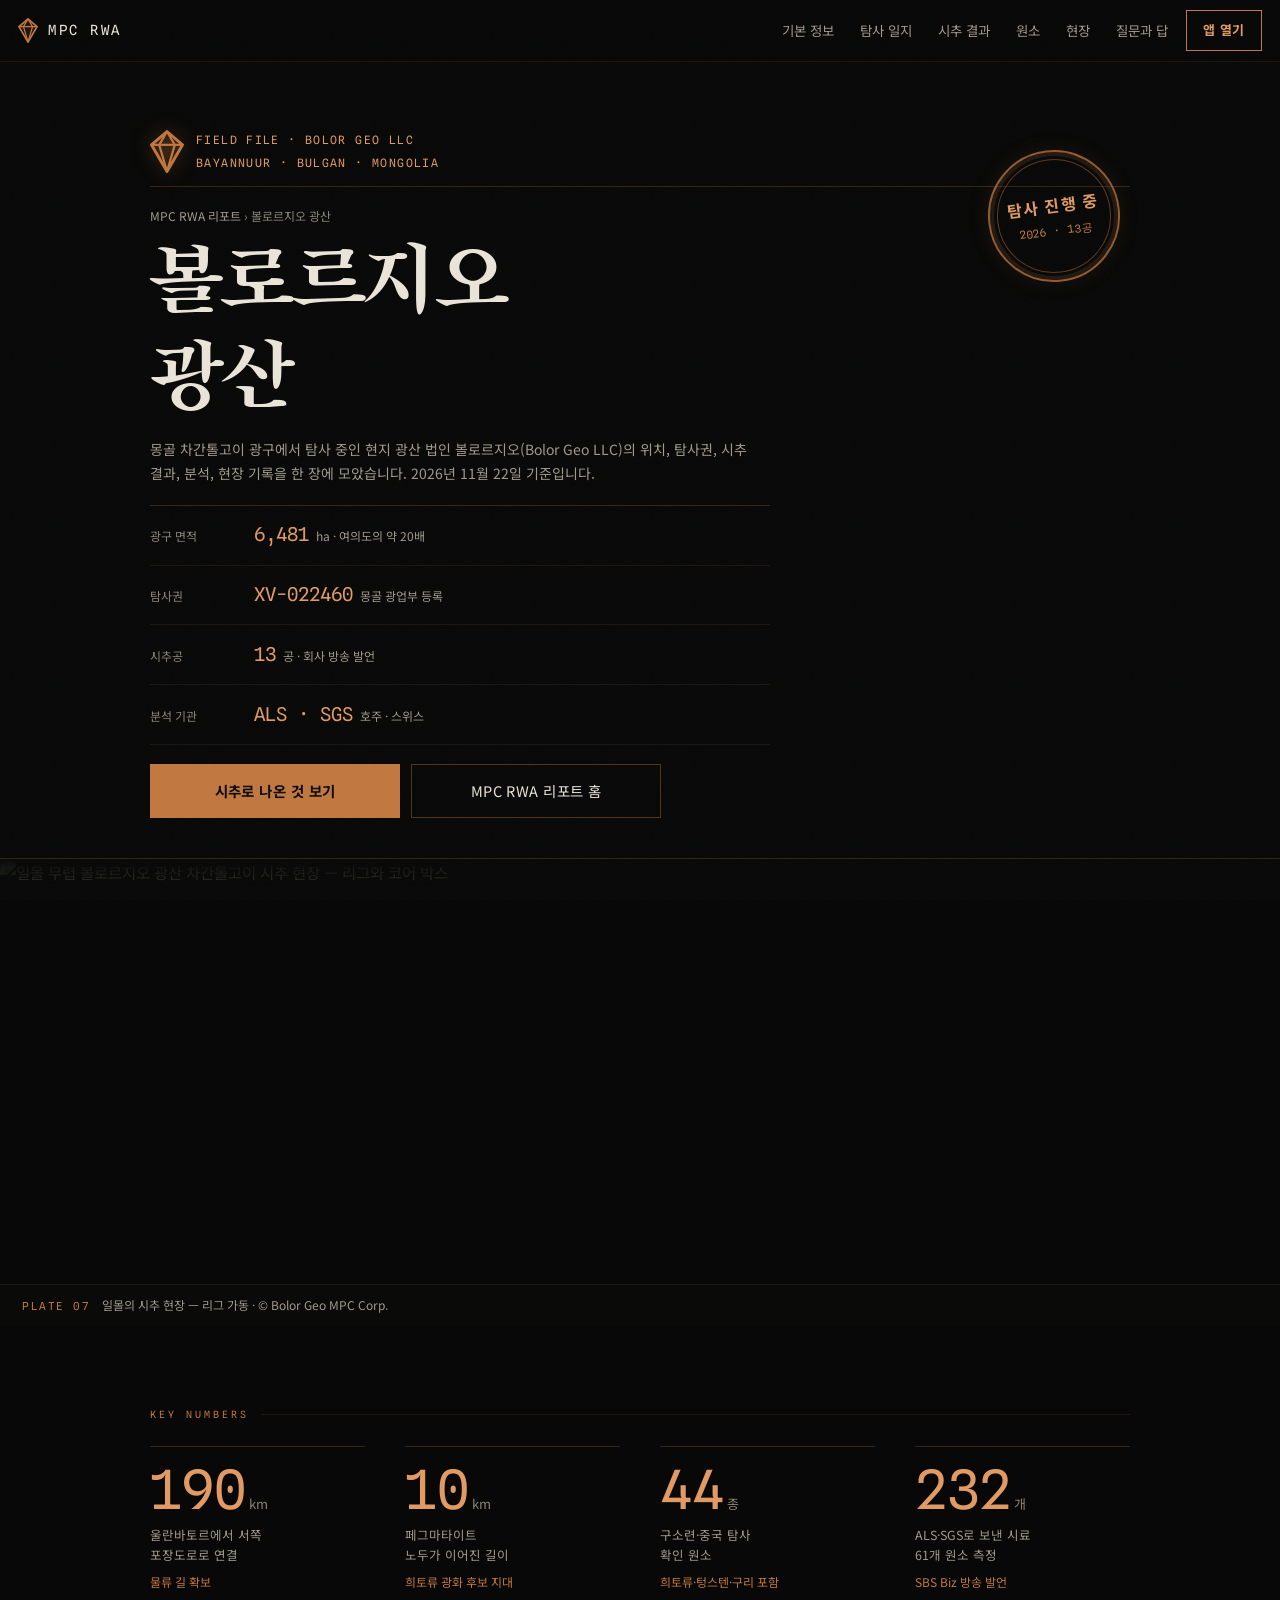
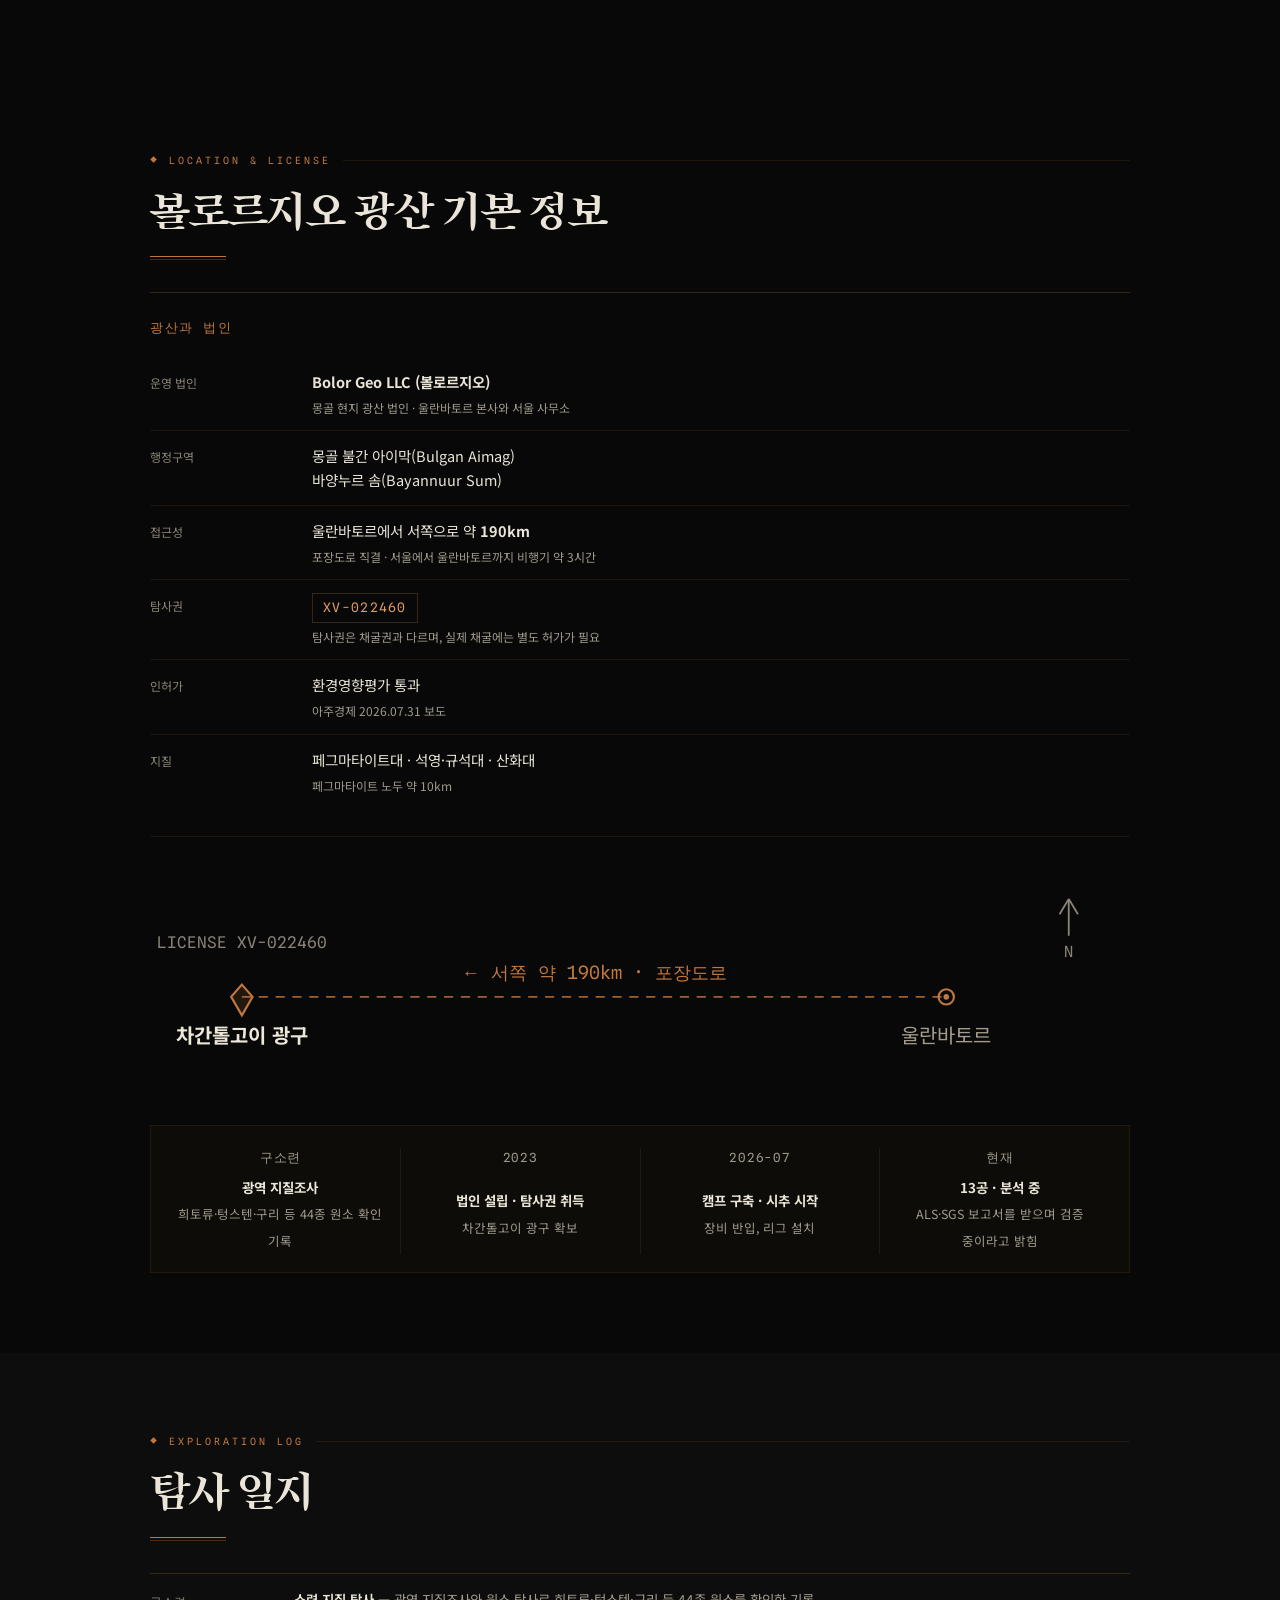
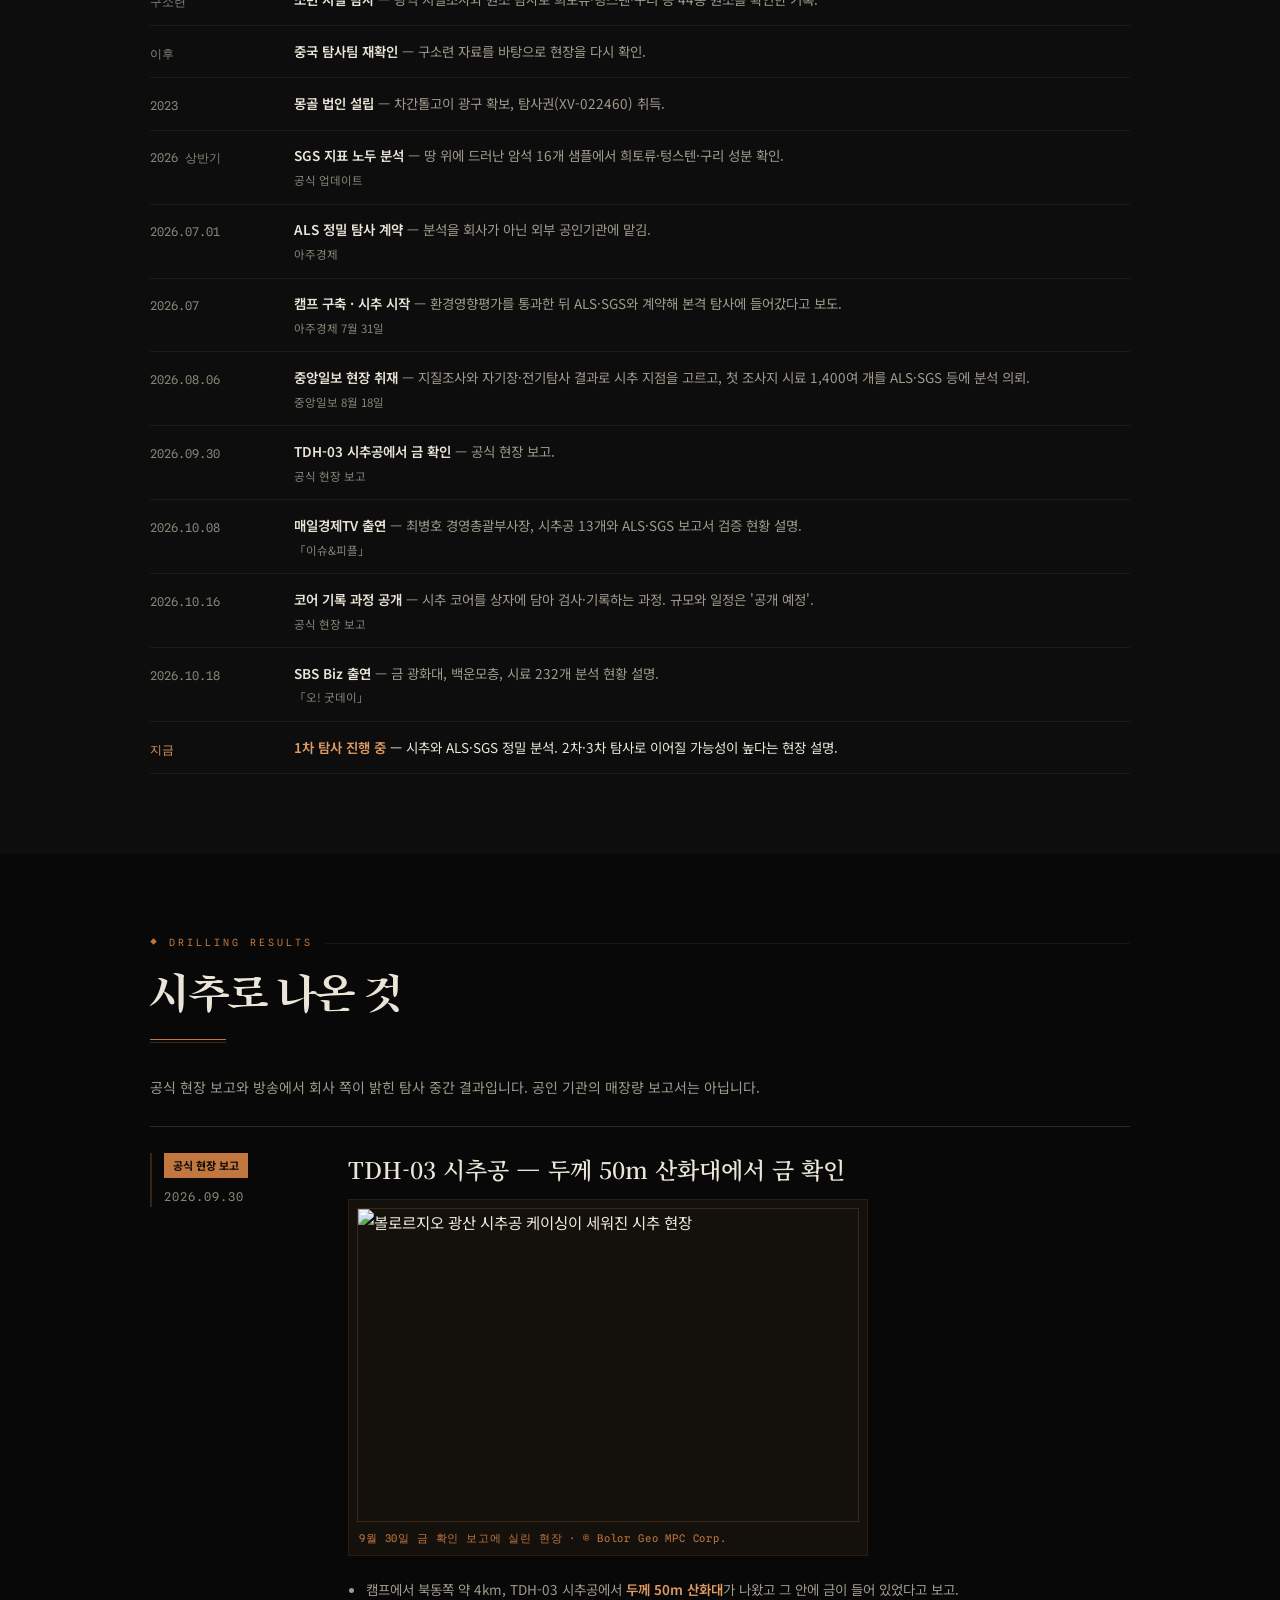
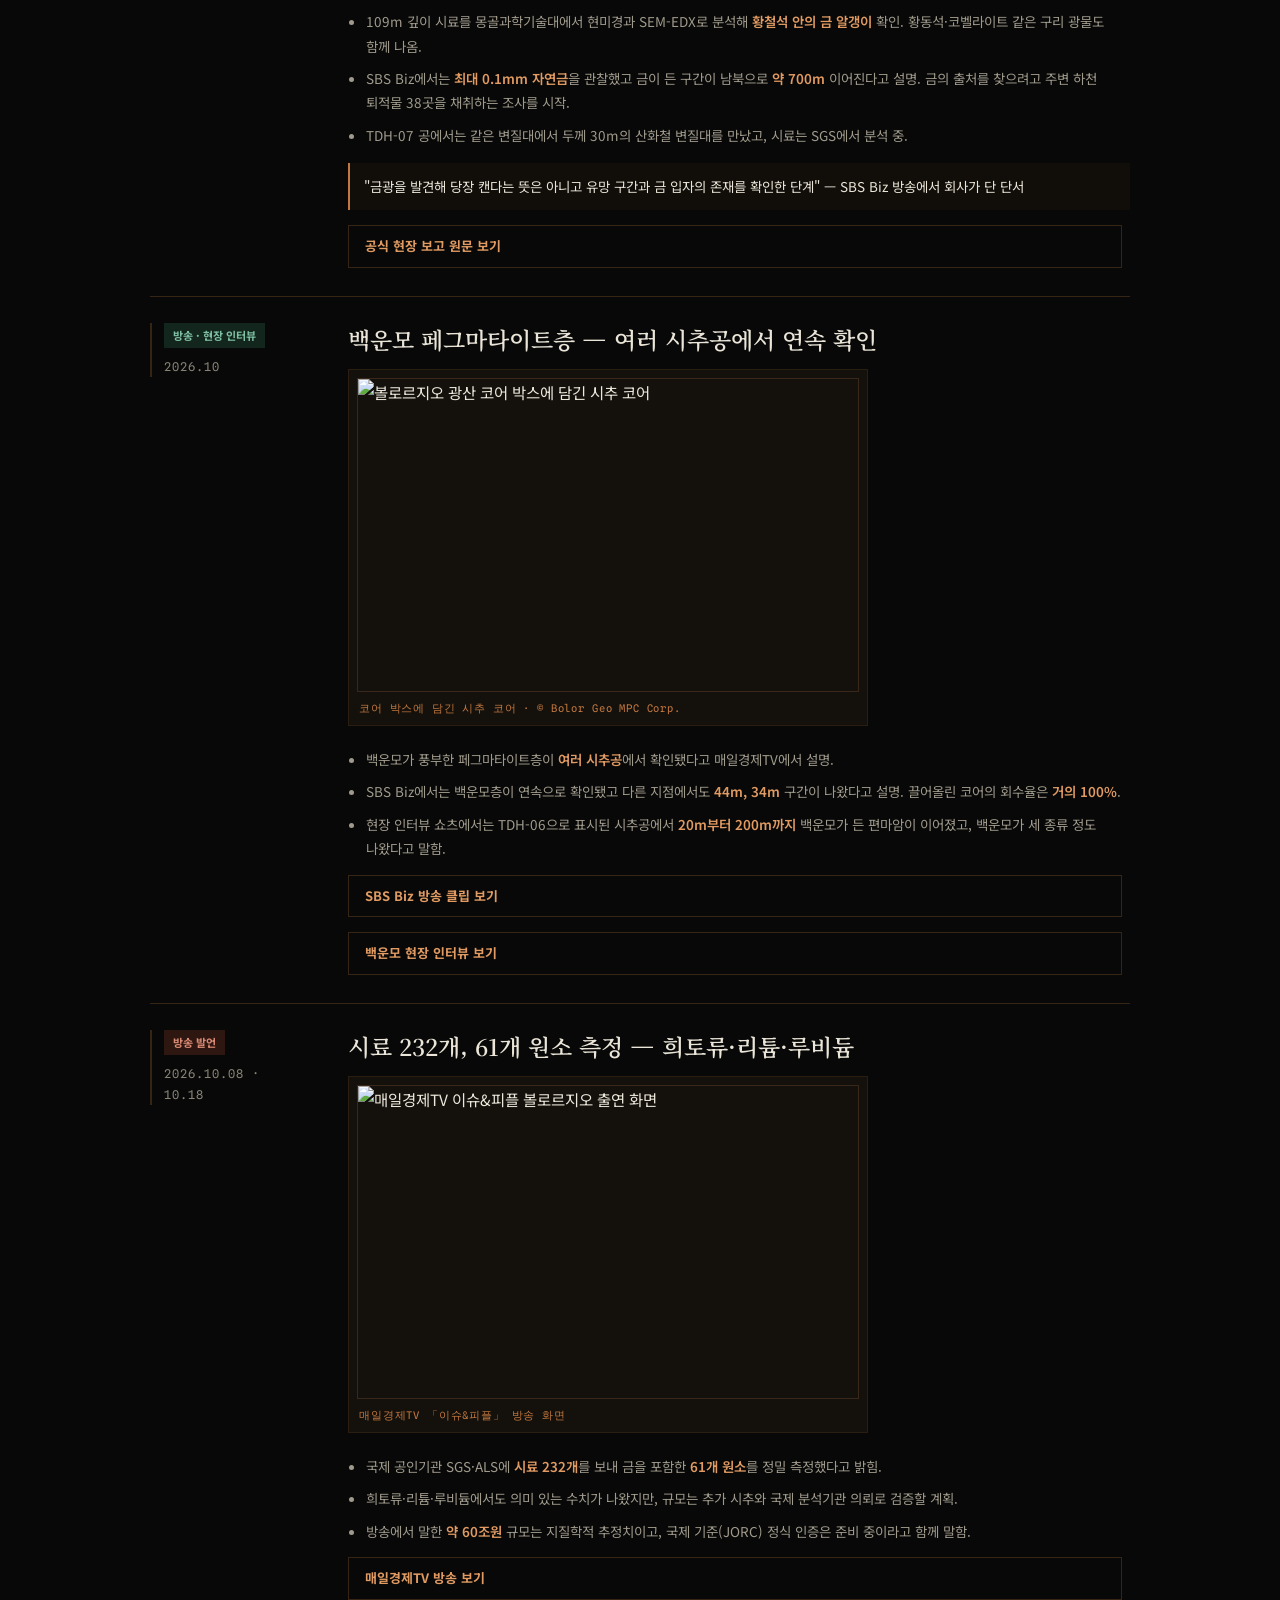
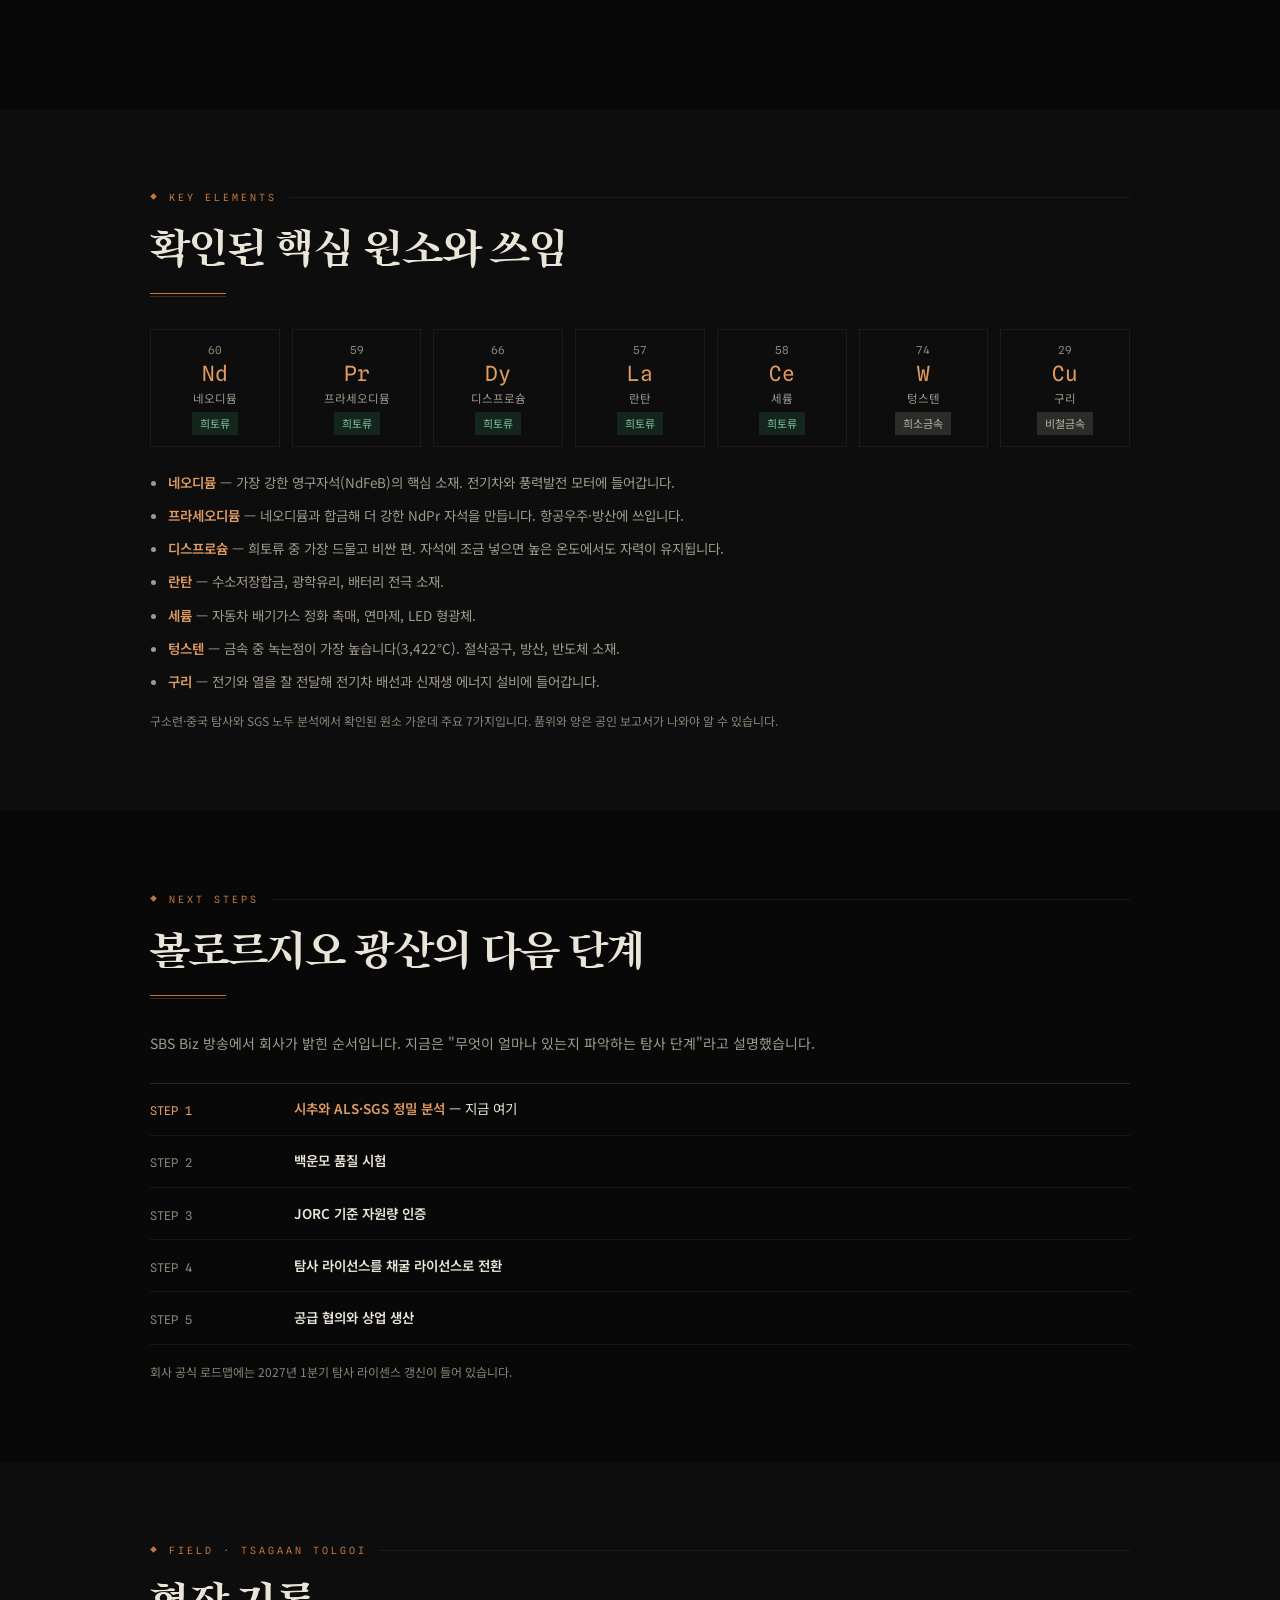
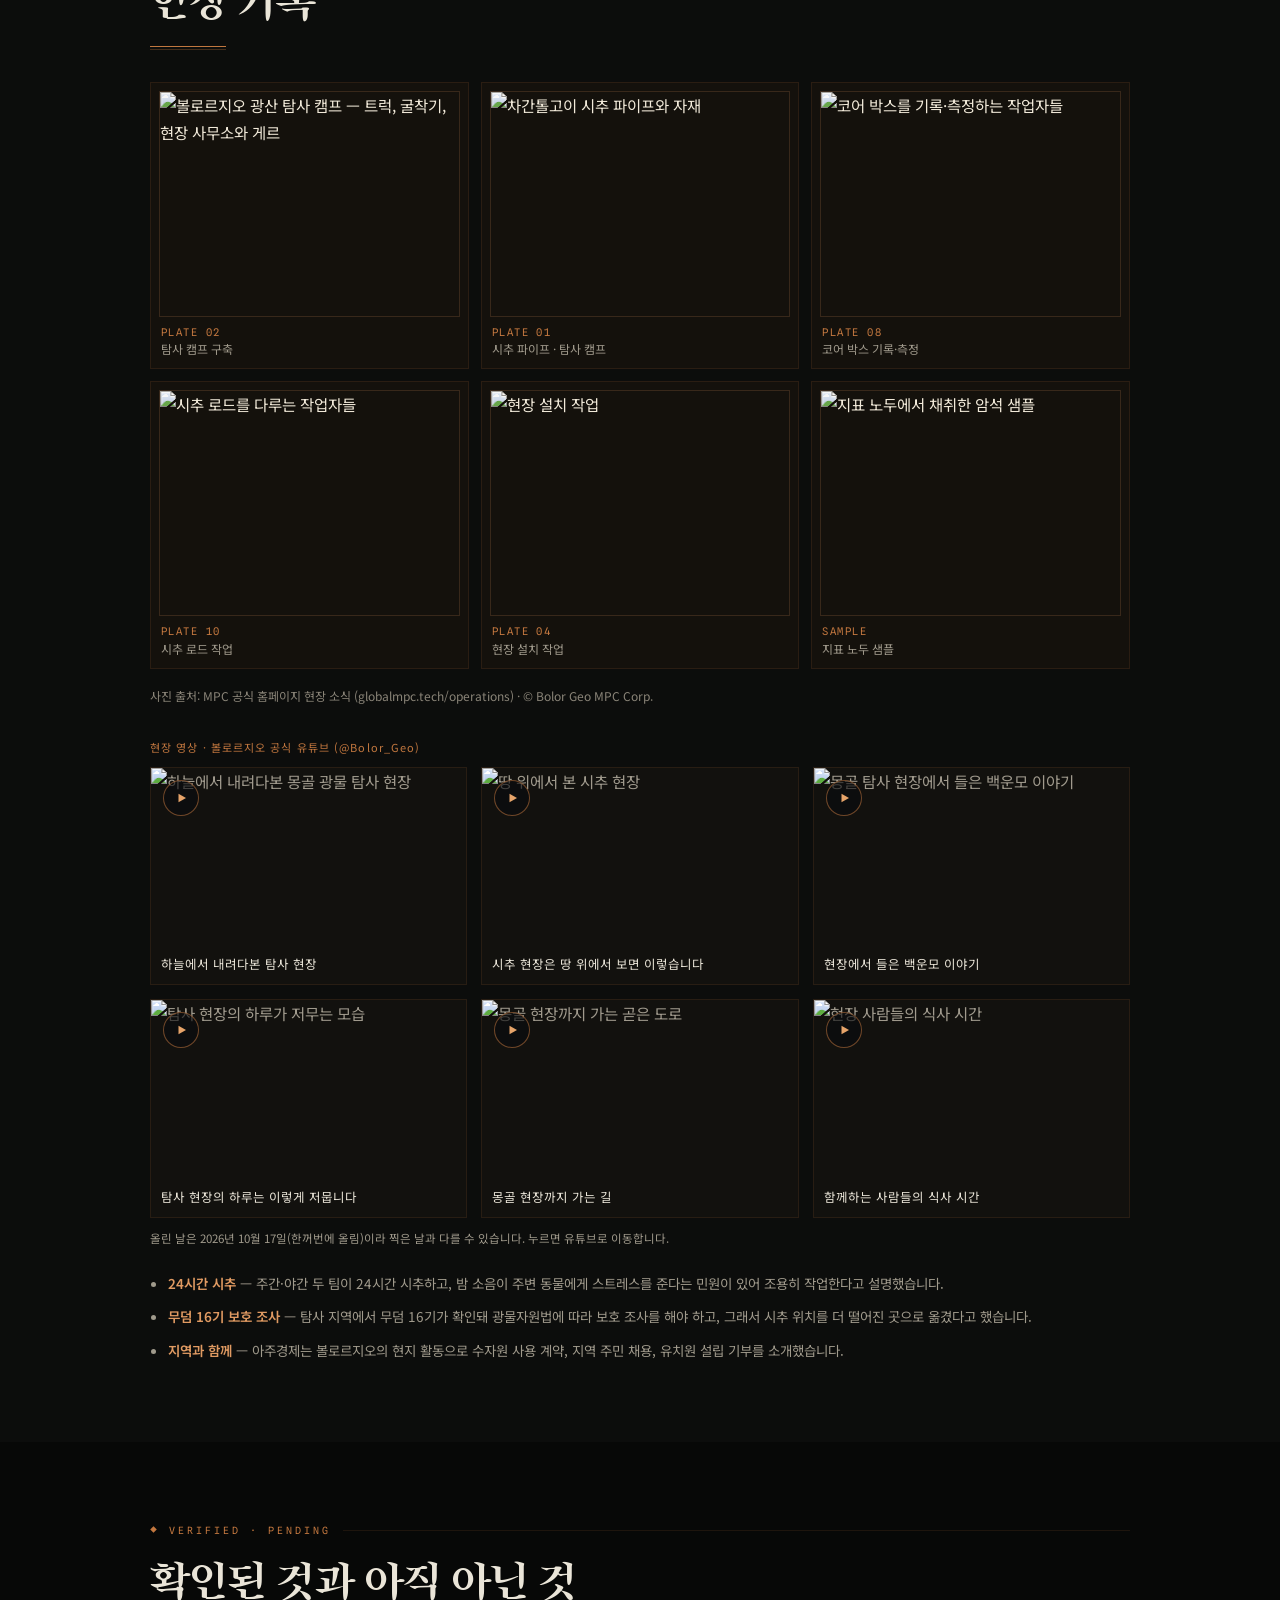
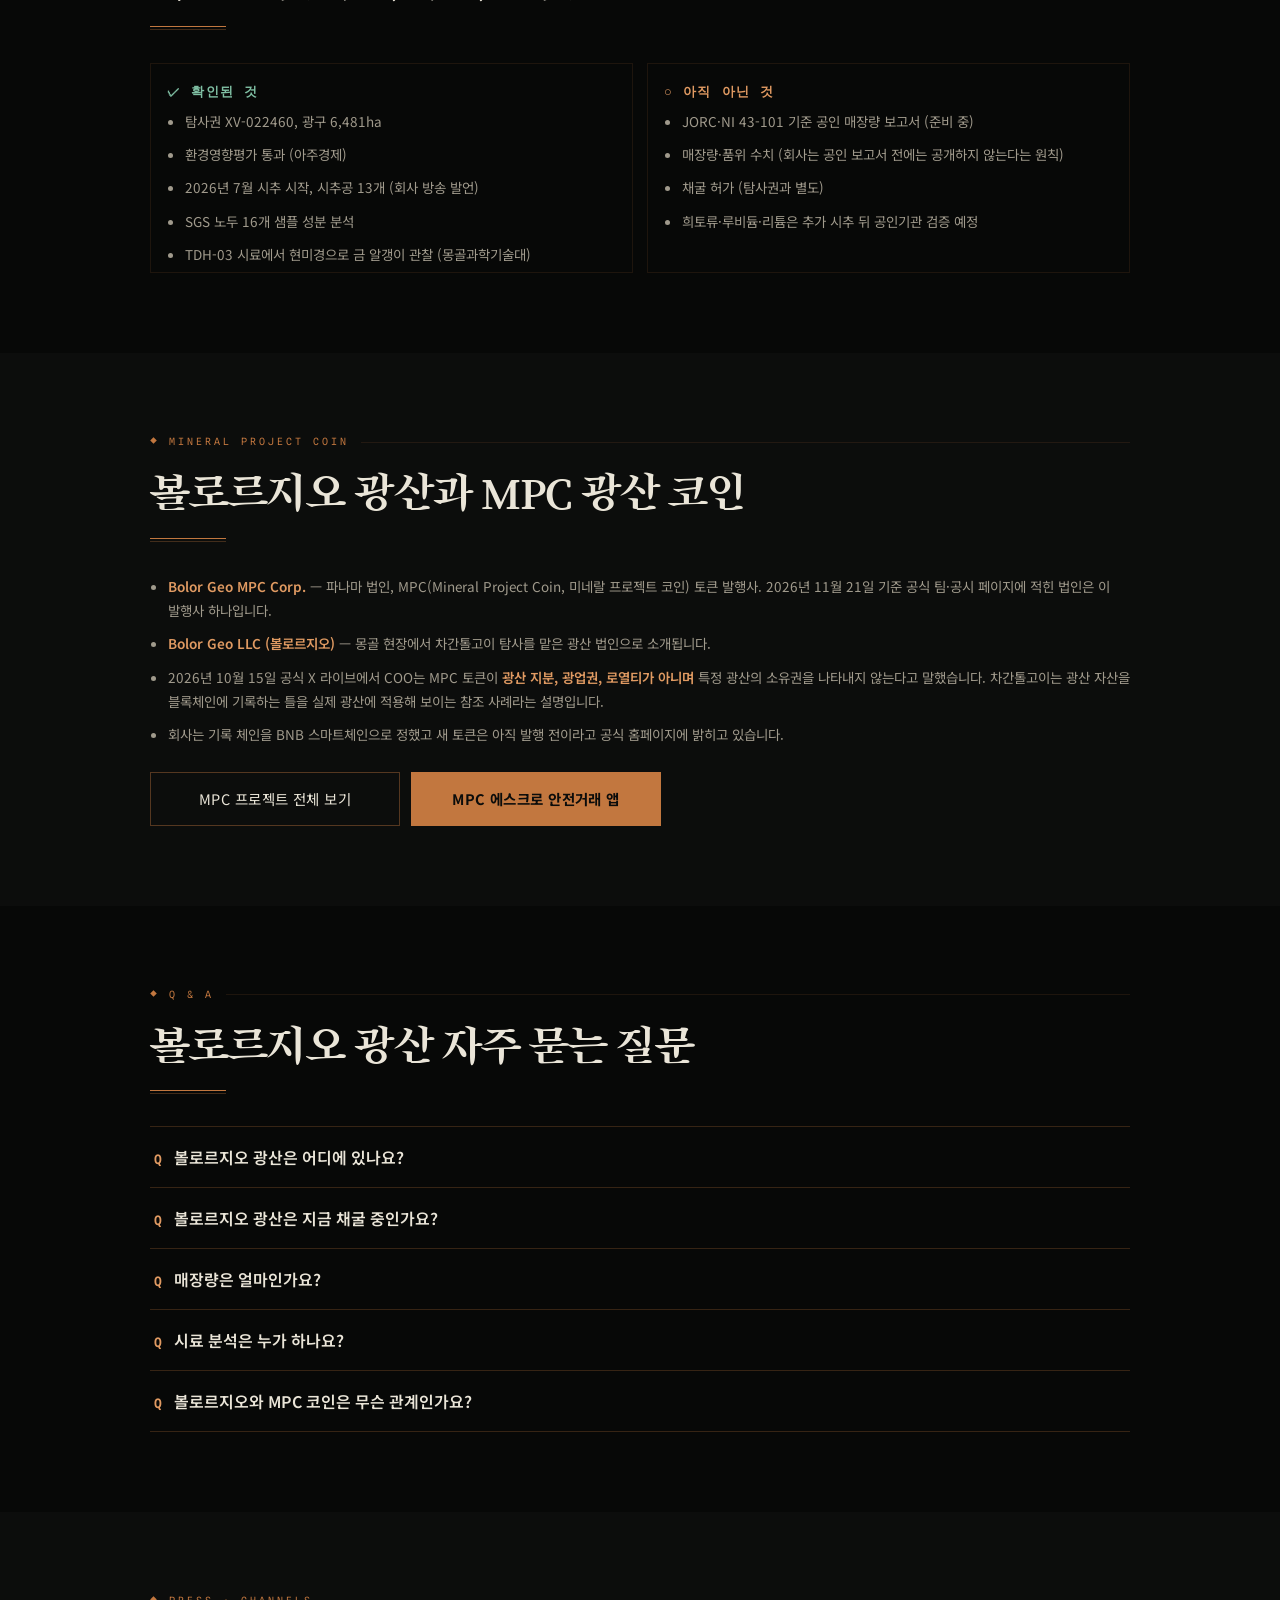
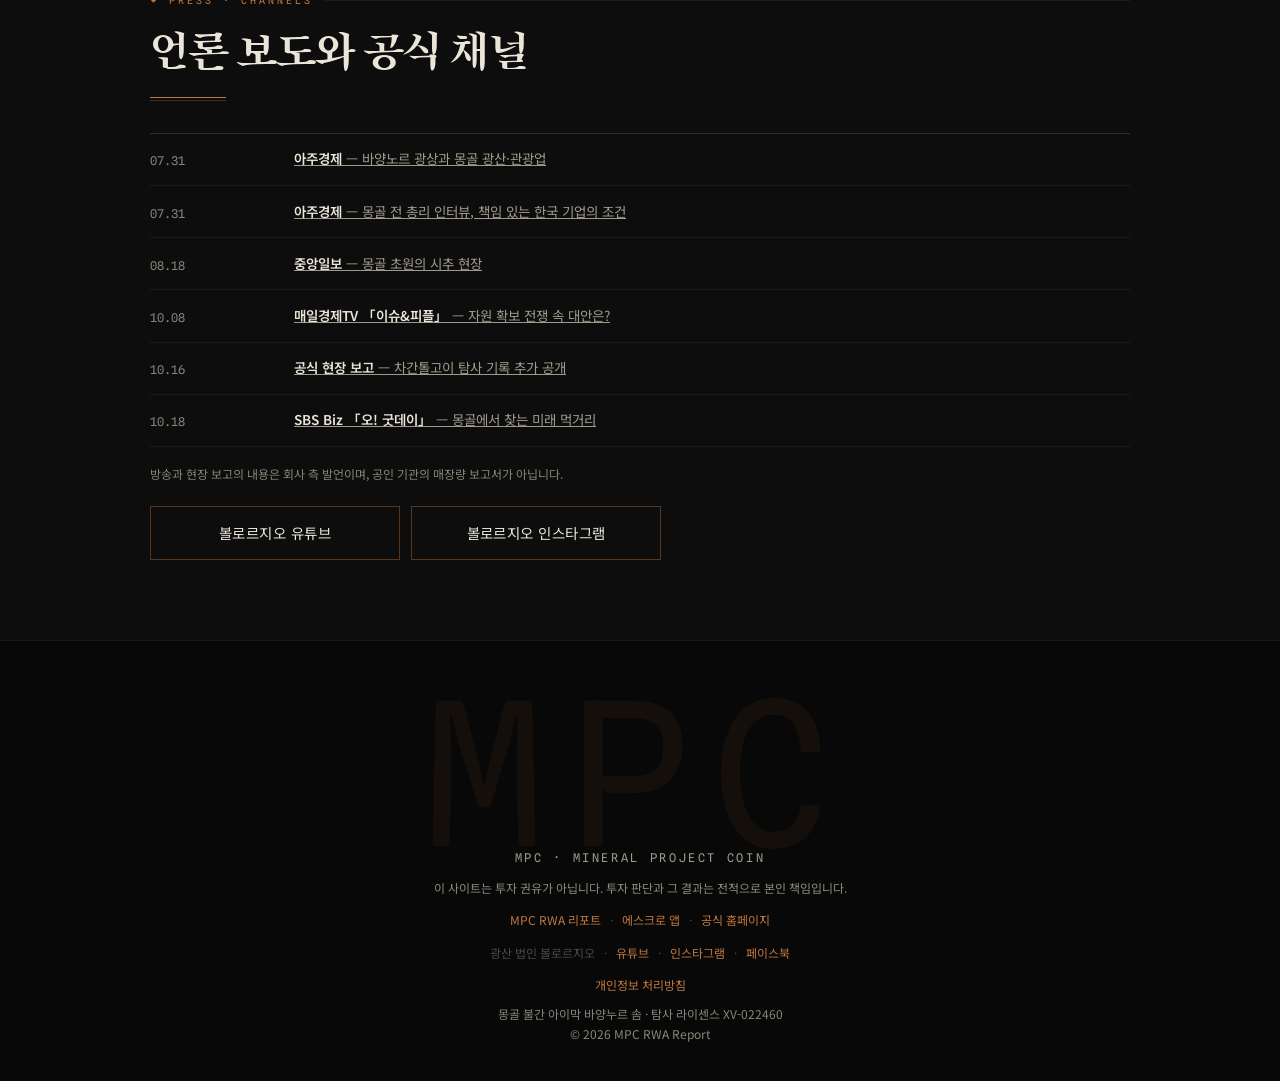
==== commit 298cca31: "볼로르지오 광산 페이지를 홈페이지 디자인(측정 기록지 첫 화면·직인·큰 숫자·결과 카드·원소 칸·현장 액자·영상 칸)으로 다시 짬 Co-Authored-By: Claude Opus" ====
--- a/bolor-geo/index.html
+++ b/bolor-geo/index.html
@@ -16,319 +16,551 @@
 <script type="application/ld+json">{"@context":"https://schema.org","@graph":[{"@type":"Article","headline":"볼로르지오 광산 — 몽골 차간톨고이 탐사 현황 정리","inLanguage":"ko","datePublished":"2026-11-22","dateModified":"2026-11-22","image":"https://mpcescrow.com/assets/site-0044.jpg","mainEntityOfPage":"https://mpcescrow.com/bolor-geo/","author":{"@type":"Organization","name":"MPC RWA 리포트","url":"https://mpcescrow.com/"},"publisher":{"@type":"Organization","name":"MPC RWA 리포트","url":"https://mpcescrow.com/"},"about":{"@type":"Organization","name":"Bolor Geo LLC","alternateName":"볼로르지오"}},{"@type":"BreadcrumbList","itemListElement":[{"@type":"ListItem","position":1,"name":"MPC RWA 리포트","item":"https://mpcescrow.com/"},{"@type":"ListItem","position":2,"name":"볼로르지오 광산","item":"https://mpcescrow.com/bolor-geo/"}]},{"@type":"FAQPage","mainEntity":[{"@type":"Question","name":"볼로르지오 광산은 어디에 있나요?","acceptedAnswer":{"@type":"Answer","text":"몽골 불간 아이막 바양누르 솜의 차간톨고이 광구입니다. 울란바토르에서 서쪽으로 약 190km 떨어져 있고 포장도로로 이어져 있습니다. 광구 면적은 6,481ha로 여의도의 약 20배입니다."}},{"@type":"Question","name":"볼로르지오 광산은 지금 채굴 중인가요?","acceptedAnswer":{"@type":"Answer","text":"아닙니다. 2026년 7월 시추를 시작한 탐사 단계입니다. 갖고 있는 것은 탐사권(XV-022460)이고, 채굴하려면 별도의 채굴 허가가 필요합니다."}},{"@type":"Question","name":"매장량은 얼마인가요?","acceptedAnswer":{"@type":"Answer","text":"공인 매장량은 아직 없습니다. JORC 기준 보고서는 준비 중이고, 회사는 공인 보고서가 확정되기 전에는 매장량·품위 수치를 공개하지 않는다는 원칙을 밝혔습니다. 방송에서 말한 약 60조원은 지질학적 추정치입니다."}},{"@type":"Question","name":"시료 분석은 누가 하나요?","acceptedAnswer":{"@type":"Answer","text":"국제 분석기관 ALS(호주)와 SGS(스위스)에 맡기고 있습니다. 회사는 방송에서 시료 232개를 보내 금을 포함한 61개 원소를 측정했다고 밝혔고, 일부 시료는 몽골과학기술대에서 현미경 분석을 했습니다."}},{"@type":"Question","name":"볼로르지오와 MPC 코인은 무슨 관계인가요?","acceptedAnswer":{"@type":"Answer","text":"MPC(Mineral Project Coin)는 파나마 법인 Bolor Geo MPC Corp.가 발행하는 토큰이고, 볼로르지오(Bolor Geo LLC)는 몽골에서 차간톨고이 탐사를 맡은 광산 법인입니다. 회사는 MPC 토큰이 광산 지분·광업권·로열티가 아니라고 밝혔습니다."}}]}]}</script>
 <link rel="preconnect" href="https://fonts.googleapis.com">
 <link rel="preconnect" href="https://fonts.gstatic.com" crossorigin>
-<link href="https://fonts.googleapis.com/css2?family=Noto+Sans+KR:wght@400;500;700&family=Noto+Serif+KR:wght@600;900&family=Spline+Sans+Mono:wght@400;600&display=swap" rel="stylesheet">
+<link href="https://fonts.googleapis.com/css2?family=Noto+Sans+KR:wght@400;500;700&family=Noto+Serif+KR:wght@600;900&family=Song+Myung&family=Spline+Sans+Mono:wght@400;600&display=swap" rel="stylesheet">
 <style>
+/* 홈페이지(preview/index.html) 디자인 부품을 그대로 따온 것. 홈 색·글꼴을 바꾸면 여기도 같이 바꾼다 */
 :root{
-  --bg:#070807; --panel:#101110;
+  --bg:#070807; --bg2:#0C0D0C; --panel:#101110;
   --ink:#EAE5D8; --mut:#A09A8C; --dim:#8A8478;
-  --cop:#C2773F; --cop2:#E09A62; --ok:#9DB58A;
+  --cop:#C2773F; --cop2:#E09A62; --gold:#C9A84C;
   --line:rgba(194,119,63,.25); --line2:rgba(194,119,63,.12);
-  --serif:'Noto Serif KR',serif; --sans:'Noto Sans KR',sans-serif; --mono:'Spline Sans Mono',monospace;
+  --serif:'Noto Serif KR',serif; --sans:'Noto Sans KR',sans-serif; --mono:'Spline Sans Mono',ui-monospace,monospace; --disp:var(--mono);
+  --title:'Song Myung','Noto Serif KR',serif;
 }
 *{box-sizing:border-box;margin:0;padding:0;}
-body{background:var(--bg);color:var(--ink);font-family:var(--sans);font-size:15.5px;line-height:1.8;-webkit-font-smoothing:antialiased;word-break:keep-all;}
+html{scroll-behavior:smooth;scroll-padding-top:70px;}
+body{background:var(--bg);color:var(--ink);font-family:var(--sans);font-size:15.5px;line-height:1.75;-webkit-font-smoothing:antialiased;word-break:keep-all;}
+body::after{content:'';position:fixed;inset:0;pointer-events:none;z-index:2000;opacity:.05;background-image:url("data:image/svg+xml,%3Csvg xmlns='http://www.w3.org/2000/svg' width='160' height='160'%3E%3Cfilter id='n'%3E%3CfeTurbulence type='fractalNoise' baseFrequency='.9' numOctaves='2'/%3E%3C/filter%3E%3Crect width='160' height='160' filter='url(%23n)' opacity='.6'/%3E%3C/svg%3E");}
 img{max-width:100%;height:auto;display:block;}
-a{color:var(--cop2);}
-.nav{position:sticky;top:0;z-index:10;display:flex;align-items:center;gap:12px;height:58px;padding:0 16px;background:rgba(7,8,7,.9);backdrop-filter:blur(12px);-webkit-backdrop-filter:blur(12px);border-bottom:1px solid var(--line2);}
-.nav-brand{color:var(--ink);text-decoration:none;font-family:var(--mono);font-size:13px;letter-spacing:.16em;}
-.nav-cta{margin-left:auto;border:1px solid var(--cop);color:var(--cop2);font-weight:700;font-size:13px;padding:7px 14px;border-radius:2px;text-decoration:none;}
-main{max-width:760px;margin:0 auto;padding:0 16px 64px;}
-.crumb{font-size:12.5px;color:var(--dim);padding:18px 0 0;}
+a{color:inherit;}
+.meas{font-family:var(--mono);}
+/* 상단 */
+.nav{position:fixed;top:0;left:0;right:0;z-index:1000;display:flex;align-items:center;gap:18px;height:62px;padding:0 18px;background:rgba(7,8,7,.82);backdrop-filter:blur(14px);-webkit-backdrop-filter:blur(14px);border-bottom:1px solid var(--line2);}
+.nav-brand{display:flex;align-items:center;gap:10px;text-decoration:none;color:var(--ink);font-family:var(--disp);font-size:14px;letter-spacing:.18em;}
+.nav-links{display:none;gap:26px;margin-left:auto;}
+.nav-links a{color:var(--mut);text-decoration:none;font-size:13.5px;}
+.nav-links a:hover{color:var(--ink);}
+.nav-cta{margin-left:auto;border:1px solid var(--cop);color:var(--cop2);font-weight:700;font-size:13px;padding:8px 16px;text-decoration:none;letter-spacing:.04em;}
+.nav-cta:hover{background:var(--cop);color:#0B0C0B;}
+/* 첫 화면 — 측정 기록지 */
+.hero{position:relative;display:flex;flex-direction:column;overflow:hidden;}
+.hc{position:relative;padding:92px 22px 26px;}
+.log-head{display:flex;align-items:center;gap:12px;margin-bottom:1.1rem;padding-bottom:.8rem;border-bottom:1px solid var(--line);}
+.log-head-id{display:flex;flex-direction:column;gap:3px;}
+.log-head-id .meas{font-size:11.5px;letter-spacing:.12em;color:var(--cop2);}
+.mark-glow{filter:drop-shadow(0 0 10px rgba(194,119,63,.35));}
+.crumb{font-size:12px;color:var(--dim);margin-bottom:.4rem;}
 .crumb a{color:var(--mut);text-decoration:none;}
-.kicker{display:block;font-family:var(--mono);font-size:11.5px;letter-spacing:.14em;color:var(--cop);margin-top:22px;}
-h1{font-family:var(--serif);font-weight:900;font-size:clamp(30px,8vw,44px);line-height:1.25;margin:8px 0 10px;}
-.asof{font-size:13px;color:var(--dim);}
-.lead{font-size:16.5px;margin:20px 0 8px;}
-.toc{margin:18px 0 6px;padding:12px 14px;border:1px solid var(--line2);font-size:14px;}
-.toc b{display:block;font-size:12px;color:var(--dim);font-weight:500;margin-bottom:4px;}
-.toc a{color:var(--mut);text-decoration:none;display:inline-block;margin:2px 12px 2px 0;}
-.nums{display:grid;grid-template-columns:1fr 1fr;gap:10px;margin:22px 0;}
-.num{border:1px solid var(--line2);background:var(--panel);padding:12px 14px;}
-.num b{display:block;font-family:var(--mono);font-size:26px;color:var(--cop2);font-weight:600;line-height:1.2;}
-.num b small{font-size:13px;color:var(--mut);margin-left:3px;}
-.num span{font-size:13px;color:var(--mut);}
-.plate{margin:22px 0;border:1px solid var(--line2);}
-.plate figcaption,.cap{font-size:12.5px;color:var(--dim);padding:8px 10px;}
-h2{font-family:var(--serif);font-weight:600;font-size:22px;line-height:1.4;margin:46px 0 14px;padding-top:14px;border-top:1px solid var(--line2);scroll-margin-top:70px;}
-h3{font-size:16px;margin:22px 0 6px;color:var(--ink);}
-p{margin:10px 0;}
-.facts{width:100%;border-collapse:collapse;font-size:14.5px;}
-.facts th,.facts td{text-align:left;vertical-align:top;padding:10px 8px;border-bottom:1px solid var(--line2);}
-.facts th{width:30%;color:var(--mut);font-weight:500;}
-.map{margin:16px 0;border:1px solid var(--line2);background:var(--panel);padding:8px;}
-.tl{list-style:none;border-left:1px solid var(--line);margin-left:6px;}
-.tl li{position:relative;padding:0 0 18px 18px;}
-.tl li::before{content:"";position:absolute;left:-4px;top:9px;width:7px;height:7px;border-radius:50%;background:var(--cop);}
-.tl .d{display:block;font-family:var(--mono);font-size:12px;color:var(--cop2);}
-.src{font-size:12.5px;color:var(--dim);}
-.card{background:var(--panel);border:1px solid var(--line2);padding:14px 16px;margin:12px 0;}
-.card h3{margin-top:0;}
-.card ul{padding-left:18px;font-size:14.5px;}
-.card li{margin:6px 0;}
-.els{display:grid;grid-template-columns:1fr;gap:10px;}
-.el{display:flex;gap:12px;align-items:flex-start;background:var(--panel);border:1px solid var(--line2);padding:12px 14px;}
-.el .sym{flex:0 0 52px;height:52px;border:1px solid var(--cop);display:flex;flex-direction:column;align-items:center;justify-content:center;font-family:var(--mono);color:var(--cop2);font-size:19px;line-height:1;}
-.el .sym small{font-size:9.5px;color:var(--dim);margin-top:3px;}
-.el b{display:block;font-size:15px;}
-.el b i{font-style:normal;font-size:12px;color:var(--dim);font-weight:400;margin-left:6px;}
-.el p{margin:2px 0 0;font-size:14px;color:var(--mut);}
-.steps{list-style:none;counter-reset:s;}
-.steps li{counter-increment:s;position:relative;padding:10px 0 10px 40px;border-bottom:1px solid var(--line2);}
-.steps li::before{content:counter(s);position:absolute;left:0;top:10px;width:26px;height:26px;border:1px solid var(--cop);color:var(--cop2);font-family:var(--mono);font-size:13px;display:flex;align-items:center;justify-content:center;}
-.steps li.now{color:var(--cop2);}
-.gal{display:grid;grid-template-columns:1fr 1fr;gap:8px;margin:14px 0;}
-.gal figure{border:1px solid var(--line2);}
-.gal img{width:100%;aspect-ratio:4/3;object-fit:cover;}
-.gal figcaption{font-size:12px;color:var(--dim);padding:6px 8px;}
-.vids{display:grid;grid-template-columns:repeat(3,1fr);gap:8px;margin:14px 0;}
-.vids a{text-decoration:none;color:var(--mut);font-size:12px;line-height:1.45;}
-.vids img{width:100%;aspect-ratio:9/16;object-fit:cover;border:1px solid var(--line2);margin-bottom:5px;}
-.two{display:grid;gap:12px;}
-.ok h3{color:var(--ok);} .not h3{color:var(--cop2);}
-details{border-bottom:1px solid var(--line2);padding:12px 0;}
-summary{cursor:pointer;font-weight:700;font-size:15px;}
-details p{color:var(--mut);font-size:14.5px;}
-.links{padding-left:18px;}
-.links li{margin:8px 0;}
-.note{font-size:13px;color:var(--dim);}
-.cta{display:flex;flex-wrap:wrap;gap:10px;margin-top:30px;}
-.cta a{flex:1 1 220px;text-align:center;text-decoration:none;font-weight:700;padding:13px 16px;border-radius:2px;}
-.cta .a1{background:var(--cop);color:#0B0C0B;}
-.cta .a2{border:1px solid var(--cop);color:var(--cop2);}
-footer{border-top:1px solid var(--line2);padding:28px 16px 40px;text-align:center;font-size:12.5px;color:var(--dim);}
-footer a{color:var(--mut);}
-@media (min-width:640px){.two{grid-template-columns:1fr 1fr;}.nums{grid-template-columns:repeat(4,1fr);}.els{grid-template-columns:1fr 1fr;}.gal{grid-template-columns:repeat(3,1fr);}.vids{grid-template-columns:repeat(6,1fr);}}
+.h-title{font-family:var(--title);font-weight:400;font-size:44px;line-height:1.16;letter-spacing:-.02em;margin-bottom:.6rem;text-wrap:balance;}
+.h-sub{font-size:14px;color:var(--mut);margin-bottom:1.2rem;max-width:620px;}
+.log-meas{border-top:1px solid var(--line);margin-bottom:1.2rem;max-width:620px;}
+.meas-row{display:grid;grid-template-columns:92px 1fr;gap:12px;padding:.5rem 0;border-bottom:1px solid var(--line2);align-items:baseline;}
+.meas-k{font-size:12px;color:var(--dim);}
+.meas-v{font-family:var(--mono);font-size:19px;color:var(--cop2);}
+.meas-v i{font-style:normal;font-family:var(--sans);font-size:12px;color:var(--mut);margin-left:7px;}
+.stamp{position:static;width:112px;height:112px;margin:.2rem 0 1rem auto;padding:10px;border:2px solid rgba(194,119,63,.75);border-radius:50%;display:flex;flex-direction:column;align-items:center;justify-content:center;gap:3px;transform:rotate(-7deg);box-shadow:inset 0 0 0 4px rgba(194,119,63,.14),0 0 22px rgba(194,119,63,.1);color:var(--cop2);pointer-events:none;position:relative;}
+.stamp::before{content:'';position:absolute;inset:7px;border:1px solid rgba(194,119,63,.45);border-radius:50%;}
+.stamp span{font-weight:700;font-size:14px;letter-spacing:.08em;}
+.stamp small{font-family:var(--mono);font-size:11px;color:var(--cop);}
+.btns{display:flex;flex-direction:column;gap:11px;max-width:620px;}
+.btn-g,.btn-o{display:flex;align-items:center;justify-content:center;gap:9px;text-decoration:none;font-size:14.5px;padding:13px 20px;letter-spacing:.03em;transition:background .25s,color .25s,border-color .25s;}
+.btn-g{background:var(--cop);color:#0B0C0B;font-weight:700;}
+.btn-g:hover{background:var(--cop2);}
+.btn-o{border:1px solid rgba(194,119,63,.4);color:var(--ink);}
+.btn-o:hover{border-color:var(--cop2);color:var(--cop2);}
+.cover-strip{margin:0;position:relative;height:34vh;min-height:210px;border-top:1px solid var(--line);}
+.cover-strip img{width:100%;height:100%;object-fit:cover;object-position:center 60%;filter:sepia(.13) saturate(.84) contrast(1.06) brightness(.97);}
+.cover-strip::after{content:'';position:absolute;inset:0;background:linear-gradient(180deg,var(--bg),transparent 35%);pointer-events:none;}
+.cover-strip figcaption{position:absolute;left:0;right:0;bottom:0;padding:9px 22px;background:rgba(12,11,9,.82);border-top:1px solid var(--line2);font-size:12px;color:var(--mut);display:flex;gap:12px;align-items:baseline;}
+.cover-strip .meas{font-size:11px;color:var(--cop);letter-spacing:.14em;flex:none;}
+/* 구역 */
+.sec,.stats{padding:3.4rem 22px;}
+.sec:nth-of-type(even){background:var(--bg2);}
+.inner{max-width:980px;margin:0 auto;}
+.sec-hd{display:flex;align-items:center;gap:12px;margin-bottom:.9rem;}
+.sec-kicker2,.s-kicker{font-family:var(--disp);font-size:10px;letter-spacing:.3em;color:var(--cop);white-space:nowrap;}
+.sec-kicker2::before{content:'◆';font-size:7px;color:var(--cop);margin-right:9px;vertical-align:2px;}
+.sec-hline,.s-hline{flex:1;height:1px;background:var(--line2);}
+.sec-ttl{position:relative;font-family:var(--title);font-weight:400;font-size:28px;letter-spacing:-.02em;color:var(--ink);margin-bottom:1.6rem;padding-bottom:1rem;line-height:1.25;text-wrap:balance;}
+.sec-ttl::after{content:'';position:absolute;left:0;bottom:0;width:76px;border-top:1px solid var(--cop);box-shadow:0 3px 0 rgba(194,119,63,.3);}
+.esc-sub{font-size:14px;color:var(--mut);line-height:1.85;margin-bottom:1.6rem;}
+.esc-note{font-size:12px;color:var(--dim);line-height:1.75;margin-top:1rem;}
+/* 큰 숫자 */
+.s-head{display:flex;align-items:center;gap:12px;margin-bottom:1.4rem;}
+.s-grid{display:grid;grid-template-columns:1fr 1fr;gap:22px 18px;}
+.s-card{border-top:1px solid var(--line);padding-top:1rem;}
+.s-num{font-family:var(--mono);font-size:42px;color:var(--cop2);line-height:1;font-variant-numeric:tabular-nums;}
+.s-unit{font-size:13px;color:var(--dim);margin-left:3px;}
+.s-desc{font-size:12.5px;color:var(--mut);margin-top:.55rem;line-height:1.6;}
+.s-context{font-size:12px;color:var(--cop);margin-top:.35rem;}
+/* 기본 정보 표 */
+.loc-card{border-top:1px solid var(--line);padding:1.5rem 0 1.7rem;}
+.loc-header{margin-bottom:1.1rem;font-family:var(--disp);font-size:12.5px;letter-spacing:.12em;color:var(--cop);}
+.loc-row{display:grid;grid-template-columns:96px 1fr;gap:12px;padding:.8rem 0;border-bottom:1px solid var(--line2);}
+.loc-row:last-child{border-bottom:0;}
+.loc-key{font-size:12px;color:var(--dim);padding-top:2px;}
+.loc-val{font-size:14.5px;color:var(--ink);line-height:1.65;}
+.loc-note{font-size:12px;color:var(--mut);margin-top:3px;}
+.badge{display:inline-block;font-family:var(--mono);font-size:13px;letter-spacing:.1em;color:var(--cop2);border:1px solid var(--line);padding:3px 10px;}
+.loc-map{border-top:1px solid var(--line2);padding:1.2rem 0 .4rem;}
+.hist-band{border:1px solid var(--line2);background:rgba(194,119,63,.03);padding:18px 16px 14px;margin:1.6rem 0 0;display:flex;flex-direction:column;gap:14px;}
+.hist-step{display:grid;grid-template-columns:62px 1fr;gap:12px;align-items:baseline;}
+.hist-step b{display:block;color:var(--ink);font-size:13.5px;}
+.hist-step span{font-size:12.5px;color:var(--mut);line-height:1.6;}
+.hist-y{font-family:var(--mono);font-size:12px;color:var(--cop);letter-spacing:.06em;}
+/* 일지 */
+.rm{border-top:1px solid var(--line);}
+.rm-row{display:grid;grid-template-columns:92px 1fr;gap:14px;padding:.85rem 0;border-bottom:1px solid var(--line2);}
+.rm-q{font-family:var(--mono);font-size:12px;color:var(--dim);padding-top:3px;}
+.rm-t{font-size:13.5px;color:var(--mut);line-height:1.75;}
+.rm-t b{color:var(--ink);font-weight:600;}
+.rm-t small{display:block;font-size:11.5px;color:var(--dim);margin-top:2px;}
+.rm-now .rm-q{color:var(--cop2);}
+.rm-now .rm-t{color:var(--ink);}
+.rm-now .rm-t b{color:var(--cop2);}
+/* 결과 카드 (홈 뉴스 카드) */
+.nc{border-top:1px solid var(--line);padding:1.6rem 0 1.8rem;}
+.nc-meta{display:flex;align-items:center;gap:10px;margin-bottom:.8rem;flex-wrap:wrap;}
+.nc-src{font-size:11px;font-weight:700;color:#0C0B09;background:var(--cop);padding:3px 9px;}
+.nc-src2{background:rgba(46,107,82,.3);color:#7FBFA3;}
+.nc-src3{background:rgba(138,59,42,.3);color:#D98A74;}
+.nc-date{font-family:var(--mono);font-size:12px;letter-spacing:.08em;color:var(--dim);}
+.nc-ttl{font-family:var(--serif);font-weight:600;font-size:19px;line-height:1.45;color:var(--ink);margin-bottom:.8rem;text-wrap:balance;}
+.nc-visual{margin:0 0 1.1rem;border:1px solid var(--line2);background:#14110C;padding:8px;max-width:520px;}
+.nc-visual img{width:100%;aspect-ratio:16/10;object-fit:cover;border:1px solid rgba(194,119,63,.22);filter:saturate(.88) contrast(1.03);}
+.nc-visual figcaption{font-size:10.5px;color:var(--cop);padding:7px 2px 0;font-family:var(--mono);letter-spacing:.08em;}
+.nc-list{margin:.2rem 0 0;padding-left:1.1rem;display:flex;flex-direction:column;gap:8px;}
+.nc-list li{font-size:13.5px;color:var(--mut);line-height:1.8;}
+.nc-list strong{color:var(--cop2);font-weight:600;}
+.nc-quote{margin-top:1rem;padding:12px 14px;border-left:2px solid var(--cop);background:rgba(194,119,63,.05);font-size:13.5px;color:var(--ink);line-height:1.75;}
+.nc-link{display:inline-flex;align-items:center;gap:8px;margin:.9rem 8px 0 0;font-size:13px;font-weight:700;color:var(--cop2);text-decoration:none;border:1px solid var(--line);padding:9px 16px;}
+.nc-link:hover{background:rgba(194,119,63,.08);}
+/* 원소 */
+.el-grid{display:grid;grid-template-columns:repeat(4,1fr);gap:9px;}
+.el{border:1px solid var(--line2);padding:11px 4px;text-align:center;}
+.el-wide{grid-column:span 2;}
+.el-num{font-family:var(--mono);font-size:11px;color:var(--dim);}
+.el-sym{font-family:var(--mono);font-size:21px;color:var(--cop2);line-height:1.2;}
+.el-name{font-size:11.5px;color:var(--mut);margin-top:2px;}
+.el-cat{display:inline-block;font-size:11px;padding:2px 8px;margin-top:4px;}
+.el-cat.cr{background:rgba(46,107,82,.25);color:#7FBFA3;}
+.el-cat.cm{background:rgba(184,178,166,.18);color:#B8B2A6;}
+.wp-list{padding-left:1.1rem;display:flex;flex-direction:column;gap:9px;margin-top:1.4rem;}
+.wp-list li{font-size:13.5px;color:var(--mut);line-height:1.8;}
+.wp-list strong{color:var(--cop2);font-weight:600;}
+/* 현장 사진 액자 */
+.gal{display:grid;grid-template-columns:1fr 1fr;gap:12px;}
+.site-fig{margin:0;background:#14110C;border:1px solid var(--line2);padding:8px;}
+.site-fig img{width:100%;aspect-ratio:4/3;object-fit:cover;border:1px solid rgba(194,119,63,.22);filter:sepia(.13) saturate(.84) contrast(1.06) brightness(.97);}
+.site-fig figcaption{font-size:12px;color:var(--mut);padding:8px 2px 2px;line-height:1.5;}
+.site-fig figcaption .meas{display:block;color:var(--cop);letter-spacing:.14em;font-size:10.5px;}
+/* 영상 칸 */
+.vid-strip{margin:2rem 0 0;}
+.vid-strip-h{font-size:11px;letter-spacing:.1em;color:var(--cop);margin:0 0 .6rem;}
+.vid-grid{display:grid;grid-template-columns:repeat(2,1fr);gap:10px;}
+.vid-grid a{position:relative;display:block;border:1px solid var(--line2);text-decoration:none;color:var(--mut);background:rgba(194,119,63,.03);overflow:hidden;transition:border-color .2s,transform .2s;}
+.vid-grid a img{width:100%;aspect-ratio:16/9;object-fit:cover;object-position:50% 46%;filter:saturate(.92);}
+.vid-grid a::after{content:"";position:absolute;left:12px;top:12px;width:34px;height:34px;border-radius:50%;background:rgba(10,12,16,.62) url("data:image/svg+xml,%3Csvg xmlns='http://www.w3.org/2000/svg' viewBox='0 0 24 24'%3E%3Cpath d='M9 7l9 5-9 5z' fill='%23e6a46a'/%3E%3C/svg%3E") center/20px no-repeat;border:1px solid rgba(194,119,63,.55);}
+.vid-grid a span{display:block;padding:9px 10px 11px;font-size:12.5px;line-height:1.55;color:var(--ink);}
+.vid-grid a:hover{border-color:var(--cop);transform:translateY(-2px);}
+.vid-note{font-size:11.5px;color:var(--mut);line-height:1.7;margin:.7rem 0 0;}
+/* 확인 비교 */
+.cmp{display:flex;flex-direction:column;gap:14px;}
+.cmp-col{border:1px solid var(--line2);padding:16px 16px 6px;}
+.cmp-col h3{font-size:13px;letter-spacing:.12em;font-family:var(--mono);margin-bottom:.4rem;}
+.cmp-ok h3{color:#7FBFA3;} .cmp-not h3{color:var(--cop2);}
+.cmp-col .wp-list{margin-top:.4rem;}
+/* 질문과 답 */
+.faq-list details{border-top:1px solid var(--line);}
+.faq-list details:last-of-type{border-bottom:1px solid var(--line);}
+.faq-list summary{cursor:pointer;list-style:none;display:flex;gap:12px;align-items:baseline;padding:16px 4px;font-weight:600;color:var(--ink);font-size:16px;}
+.faq-list summary::before{content:'Q';font-family:var(--mono);color:var(--cop2);font-size:13px;flex:none;}
+.faq-list summary::-webkit-details-marker{display:none;}
+.faq-a{padding:0 4px 18px 27px;color:var(--mut);font-size:14.5px;line-height:1.75;}
+/* 바닥 */
+.footer{padding:2rem 22px 2.4rem;border-top:1px solid var(--line2);text-align:center;overflow:hidden;}
+.f-ghost{font-family:var(--mono);font-size:88px;line-height:1;letter-spacing:.12em;color:rgba(194,119,63,.07);user-select:none;margin-bottom:-10px;}
+.f-logo{font-family:var(--mono);font-size:12px;letter-spacing:.22em;color:var(--mut);}
+.f-disc{font-size:12px;color:#8F897C;margin-top:.6rem;}
+.f-links{display:flex;justify-content:center;flex-wrap:wrap;gap:9px;margin:.7rem 0 .6rem;font-size:12px;}
+.f-links a{color:var(--cop);text-decoration:none;}
+.f-links span{color:#4A4B45;}
+.f-sub{font-size:12px;color:#8A857A;line-height:1.6;}
+.fade-in{opacity:0;transform:translateY(14px);transition:opacity .6s ease,transform .6s ease;}
+.fade-in.vis{opacity:1;transform:none;}
+@media (prefers-reduced-motion:reduce){.fade-in{opacity:1;transform:none;transition:none;}html{scroll-behavior:auto;}}
+@media (min-width:700px){
+  .gal{grid-template-columns:repeat(3,1fr);}
+  .vid-grid{grid-template-columns:repeat(3,1fr);gap:14px;}
+  .cmp{flex-direction:row;}.cmp-col{flex:1;}
+}
+@media (min-width:1000px){
+  .nav-links{display:flex;}.nav-cta{margin-left:0;}
+  .hc{padding:130px 60px 40px;max-width:1100px;margin:0 auto;width:100%;}
+  .h-title{font-size:84px;letter-spacing:-.03em;}
+  .meas-row{padding:.8rem 0;}
+  .stamp{position:absolute;right:70px;top:150px;margin:0;width:132px;height:132px;}
+  .stamp span{font-size:16px;}
+  .btns{flex-direction:row;}.btns a{min-width:250px;}
+  .cover-strip{height:52vh;min-height:380px;}
+  .sec,.stats{padding:5rem 60px;}
+  .sec-ttl{font-size:46px;margin-bottom:2.2rem;}
+  .s-grid{grid-template-columns:repeat(4,1fr);gap:40px;}
+  .s-num{font-size:54px;}
+  .loc-row{grid-template-columns:150px 1fr;}
+  .hist-band{flex-direction:row;gap:0;padding:22px 10px 18px;}
+  .hist-step{flex:1;grid-template-columns:1fr;gap:8px;text-align:center;padding:0 14px;border-left:1px solid var(--line2);}
+  .hist-step:first-child{border-left:none;}
+  .rm-row{grid-template-columns:130px 1fr;}
+  .nc{display:grid;grid-template-columns:150px 1fr;column-gap:3rem;align-items:start;}
+  .nc > *{grid-column:2;}
+  .nc-meta{grid-column:1;grid-row:1 / span 12;flex-direction:column;align-items:flex-start;gap:8px;margin-bottom:0;border-left:2px solid var(--line);padding-left:12px;}
+  .nc-ttl{font-size:23px;}
+  .el-grid{grid-template-columns:repeat(7,1fr);gap:12px;}
+  .el-wide{grid-column:auto;}
+  .f-ghost{font-size:200px;margin-bottom:-26px;}
+}
 </style>
 </head>
 <body>
+<svg width="0" height="0" style="position:absolute" aria-hidden="true">
+  <symbol id="mpc-mark" viewBox="0 0 50.74 64">
+    <g transform="translate(-14.42 -7.79) scale(3.3161)" fill="none" stroke="#C2773F" stroke-linejoin="round">
+      <path d="M12 3 L19 9 L12 21 L5 9 Z" stroke-width="1.3" fill="#C2773F" fill-opacity="0.12"/>
+      <path d="M5 9 H19" stroke-width="1"/>
+      <path d="M12 3 L8.5 9" stroke-width="1"/>
+      <path d="M12 3 L15.5 9" stroke-width="1"/>
+      <path d="M8.5 9 L12 21" stroke-width="1"/>
+      <path d="M15.5 9 L12 21" stroke-width="1"/>
+    </g>
+  </symbol>
+</svg>
+
 <header class="nav">
-  <a class="nav-brand" href="https://mpcescrow.com/">MPC RWA</a>
-  <a class="nav-cta" href="https://mpcescrow.com/mpc-escrow/">에스크로 앱</a>
+  <a class="nav-brand" href="https://mpcescrow.com/"><svg width="20" height="25" viewBox="0 0 50.74 64" aria-hidden="true"><use href="#mpc-mark"/></svg><span>MPC RWA</span></a>
+  <nav class="nav-links" aria-label="이 페이지 목차">
+    <a href="#info">기본 정보</a><a href="#log">탐사 일지</a><a href="#found">시추 결과</a><a href="#elements">원소</a><a href="#field">현장</a><a href="#faq">질문과 답</a>
+  </nav>
+  <a class="nav-cta" href="https://mpcescrow.com/mpc-escrow/">앱 열기</a>
 </header>
+
 <main>
-  <nav class="crumb" aria-label="현재 위치"><a href="https://mpcescrow.com/">MPC RWA 리포트</a> › 볼로르지오 광산</nav>
-  <span class="kicker">BOLOR GEO · TSAGAAN TOLGOI</span>
-  <h1>볼로르지오 광산</h1>
-  <div class="asof">몽골 차간톨고이 탐사 현황 정리 · 2026년 11월 22일 기준</div>
-
-  <p class="lead">볼로르지오(Bolor Geo LLC)는 몽골 불간 아이막 바양누르 솜의 차간톨고이 광구에서 탐사를 진행하는 몽골 현지 광산 법인입니다. 광구 면적은 6,481ha이고 탐사권 번호는 XV-022460입니다. 2026년 7월부터 시추를 시작했고, 회사는 지금까지 시추공 13개를 뚫었다고 방송에서 밝혔습니다. 시추에서 금 광화대와 백운모층이 나왔다는 보고가 있지만, 아직은 탐사 단계라 채굴 허가나 공인 매장량 보고서는 나오지 않았습니다.</p>
-
-  <div class="nums">
-    <div class="num"><b>6,481<small>ha</small></b><span>광구 면적 (여의도의 약 20배)</span></div>
-    <div class="num"><b>190<small>km</small></b><span>울란바토르에서 서쪽, 포장도로</span></div>
-    <div class="num"><b>13<small>공</small></b><span>지금까지 시추 (회사 방송 발언)</span></div>
-    <div class="num"><b>44<small>종</small></b><span>구소련·중국 탐사 확인 원소</span></div>
-  </div>
-
-  <nav class="toc" aria-label="목차"><b>목차</b>
-    <a href="#info">기본 정보</a><a href="#history">탐사 일지</a><a href="#found">시추로 나온 것</a><a href="#elements">원소와 쓰임</a><a href="#next">다음 단계</a><a href="#field">현장 운영</a><a href="#photos">사진·영상</a><a href="#check">확인된 것</a><a href="#mpc">MPC 광산 코인</a><a href="#faq">자주 묻는 질문</a>
-  </nav>
-
-  <figure class="plate">
+<section class="hero">
+  <div class="hc">
+    <div class="log-head">
+      <svg width="34" height="43" viewBox="0 0 50.74 64" class="mark-glow" role="img" aria-label="MPC 심볼"><use href="#mpc-mark"/></svg>
+      <div class="log-head-id"><span class="meas">FIELD FILE · BOLOR GEO LLC</span><span class="meas">BAYANNUUR · BULGAN · MONGOLIA</span></div>
+    </div>
+    <nav class="crumb" aria-label="현재 위치"><a href="https://mpcescrow.com/">MPC RWA 리포트</a> › 볼로르지오 광산</nav>
+    <h1 class="h-title">볼로르지오<br>광산</h1>
+    <p class="h-sub">몽골 차간톨고이 광구에서 탐사 중인 현지 광산 법인 볼로르지오(Bolor Geo LLC)의 위치, 탐사권, 시추 결과, 분석, 현장 기록을 한 장에 모았습니다. 2026년 11월 22일 기준입니다.</p>
+    <div class="stamp" aria-hidden="true"><span>탐사 진행 중</span><small>2026 · 13공</small></div>
+    <div class="log-meas">
+      <div class="meas-row"><span class="meas-k">광구 면적</span><span class="meas-v">6,481<i>ha · 여의도의 약 20배</i></span></div>
+      <div class="meas-row"><span class="meas-k">탐사권</span><span class="meas-v">XV-022460<i>몽골 광업부 등록</i></span></div>
+      <div class="meas-row"><span class="meas-k">시추공</span><span class="meas-v">13<i>공 · 회사 방송 발언</i></span></div>
+      <div class="meas-row"><span class="meas-k">분석 기관</span><span class="meas-v">ALS · SGS<i>호주 · 스위스</i></span></div>
+    </div>
+    <div class="btns">
+      <a href="#found" class="btn-g">시추로 나온 것 보기</a>
+      <a href="https://mpcescrow.com/" class="btn-o">MPC RWA 리포트 홈</a>
+    </div>
+  </div>
+  <figure class="cover-strip">
     <img src="https://mpcescrow.com/assets/site-0044.jpg" alt="일몰 무렵 볼로르지오 광산 차간톨고이 시추 현장 — 리그와 코어 박스" width="1280" height="960">
-    <figcaption>차간톨고이 시추 현장, 리그 가동 중 · 사진 출처: MPC 공식 홈페이지 현장 소식 · © Bolor Geo MPC Corp.</figcaption>
+    <figcaption><span class="meas">PLATE 07</span>일몰의 시추 현장 — 리그 가동 · © Bolor Geo MPC Corp.</figcaption>
   </figure>
-
-  <h2 id="info">볼로르지오 광산 기본 정보</h2>
-  <table class="facts">
-    <tr><th>운영 법인</th><td>Bolor Geo LLC (볼로르지오), 몽골 현지 광산 법인. 울란바토르 본사와 서울 사무소 두 거점</td></tr>
-    <tr><th>광구</th><td>차간톨고이 광구, 몽골 불간 아이막(Bulgan Aimag) 바양누르 솜(Bayannuur Sum)</td></tr>
-    <tr><th>거리</th><td>울란바토르에서 서쪽으로 약 190km, 포장도로로 연결. 서울에서 울란바토르까지 비행기로 약 3시간</td></tr>
-    <tr><th>면적</th><td>6,481ha</td></tr>
-    <tr><th>탐사권</th><td>XV-022460 (탐사권은 채굴권과 다르며, 실제 채굴에는 별도 허가가 필요)</td></tr>
-    <tr><th>인허가</th><td>환경영향평가 통과 (아주경제 보도)</td></tr>
-    <tr><th>단계</th><td>탐사 단계. 시추 13공(회사 방송 발언), ALS·SGS 분석 진행 중</td></tr>
-    <tr><th>분석 기관</th><td>ALS(호주), SGS(스위스), 몽골과학기술대</td></tr>
-    <tr><th>지질</th><td>페그마타이트 노두가 약 10km 이어짐. 석영·규석대, 산화대</td></tr>
-  </table>
-
-  <div class="map" role="img" aria-label="광구 위치 약도 — 울란바토르에서 서쪽 190km">
-    <svg viewBox="0 0 640 150" width="100%">
-      <line x1="60" y1="92" x2="520" y2="92" stroke="#C2773F" stroke-width="1" stroke-dasharray="6 5" opacity=".8"/>
-      <circle cx="520" cy="92" r="5" fill="none" stroke="#C2773F" stroke-width="1.4"/>
-      <circle cx="520" cy="92" r="1.8" fill="#C2773F"/>
-      <path d="M60 84 L67 92 L60 104 L53 92 Z" fill="#C2773F" fill-opacity=".15" stroke="#C2773F" stroke-width="1.4"/>
-      <text x="520" y="122" text-anchor="middle" fill="#A49C8D" font-size="13" font-family="Noto Sans KR">울란바토르</text>
-      <text x="60" y="122" text-anchor="middle" fill="#EDE7DA" font-size="13" font-weight="700" font-family="Noto Sans KR">차간톨고이 광구</text>
-      <text x="290" y="80" text-anchor="middle" fill="#C2773F" font-size="12" font-family="Spline Sans Mono">← 서쪽 약 190km · 포장도로</text>
-      <text x="60" y="60" text-anchor="middle" fill="#8A8478" font-size="10.5" font-family="Spline Sans Mono">LICENSE XV-022460</text>
-      <path d="M600 52 L600 28 M600 28 L594 38 M600 28 L606 38" stroke="#8A8478" stroke-width="1.2" fill="none"/>
-      <text x="600" y="66" text-anchor="middle" fill="#8A8478" font-size="10" font-family="Spline Sans Mono">N</text>
-    </svg>
-  </div>
-
-  <h2 id="history">탐사 일지</h2>
-  <ol class="tl">
-    <li><span class="d">구소련 시기</span>광역 지질조사와 원소 탐사로 희토류·텅스텐·구리 등 44종 원소를 확인한 기록이 남음.</li>
-    <li><span class="d">이후</span>중국 탐사팀이 구소련 자료를 바탕으로 현장을 다시 확인.</li>
-    <li><span class="d">2023</span>몽골 법인 설립, 차간톨고이 광구 확보와 탐사권(XV-022460) 취득.</li>
-    <li><span class="d">2026 상반기</span>땅 위에 드러난 암석(노두) 16개 샘플을 SGS가 분석해 희토류·텅스텐·구리 성분을 확인. <span class="src">출처: 공식 업데이트</span></li>
-    <li><span class="d">2026.07.01</span>국제 분석기관 ALS와 정밀 탐사 계약. <span class="src">출처: 아주경제</span></li>
-    <li><span class="d">2026.07</span>캠프 구축, 장비 반입, 리그 설치 뒤 시추 시작. 아주경제는 환경영향평가를 통과한 뒤 ALS·SGS와 계약해 본격 탐사에 들어갔다고 전함. <span class="src">출처: 아주경제 7월 31일</span></li>
-    <li><span class="d">2026.08.06</span>중앙일보 기자가 바양노르솜 현장 취재. 지질조사와 자기장·전기탐사 결과로 시추 지점을 고르고 있고, 첫 조사지에서 채취한 암석·토양 시료 1,400여 개를 ALS·SGS 등에 분석 의뢰했다고 보도. <span class="src">출처: 중앙일보 8월 18일</span></li>
-    <li><span class="d">2026.09.30</span>TDH-03 시추공에서 금이 든 산화대를 확인했다고 공식 현장 보고. <span class="src">출처: 공식 현장 보고</span></li>
-    <li><span class="d">2026.10.08</span>최병호 볼로르지오 경영총괄부사장이 매일경제TV에 출연해 시추공 13개, ALS·SGS 분석 보고서를 여러 차례 받아 검증 중이라고 설명. <span class="src">출처: 매일경제TV 「이슈&amp;피플」</span></li>
-    <li><span class="d">2026.10.16</span>시추 코어를 상자에 담아 검사·기록하는 과정을 사진으로 공개. 규모와 일정은 '공개 예정'. <span class="src">출처: 공식 현장 보고</span></li>
-    <li><span class="d">2026.10.17</span>볼로르지오 유튜브에 현장 드론·시추·인터뷰 쇼츠를 한꺼번에 올림.</li>
-    <li><span class="d">2026.10.18</span>같은 부사장이 SBS Biz에 출연해 금 광화대, 백운모층, 시료 분석 현황을 설명. <span class="src">출처: SBS Biz 「오! 굿데이」</span></li>
-  </ol>
-
-  <h2 id="found">시추로 나온 것</h2>
-  <p>아래는 공식 현장 보고와 방송에서 회사 쪽이 밝힌 내용입니다. 공인 기관의 매장량 보고서가 아니라 탐사 중간 결과입니다.</p>
-
-  <div class="card">
-    <h3>금 광화대 (TDH-03 시추공)</h3>
-    <ul>
-      <li>캠프에서 북동쪽으로 약 4km 떨어진 TDH-03 시추공에서 두께 50m의 산화대가 나왔고 그 안에 금이 들어 있었다고 보고.</li>
-      <li>109m 깊이 시료를 몽골과학기술대에서 현미경과 SEM-EDX로 분석해 황철석 안의 금 알갱이를 확인. 황동석·코벨라이트 같은 구리 광물도 함께 나옴.</li>
-      <li>SBS Biz 방송에서는 최대 0.1mm 자연금 알갱이를 관찰했고, 금이 든 구간이 남북으로 약 700m 이어진다고 설명.</li>
-      <li>금이 어디서 왔는지 찾으려고 주변 하천 퇴적물 38곳을 채취하는 조사를 시작.</li>
-      <li>TDH-07 공에서는 같은 변질대에서 두께 30m의 산화철 변질대를 만났고, 시료는 SGS로 보내 분석 중.</li>
+</section>
+
+<section class="stats">
+  <div class="inner">
+    <div class="s-head fade-in"><span class="s-kicker">KEY NUMBERS</span><div class="s-hline"></div></div>
+    <div class="s-grid">
+      <div class="s-card fade-in"><div><span class="s-num">190</span><span class="s-unit">km</span></div><div class="s-desc">울란바토르에서 서쪽<br>포장도로로 연결</div><div class="s-context">물류 길 확보</div></div>
+      <div class="s-card fade-in"><div><span class="s-num">10</span><span class="s-unit">km</span></div><div class="s-desc">페그마타이트<br>노두가 이어진 길이</div><div class="s-context">희토류 광화 후보 지대</div></div>
+      <div class="s-card fade-in"><div><span class="s-num">44</span><span class="s-unit">종</span></div><div class="s-desc">구소련·중국 탐사<br>확인 원소</div><div class="s-context">희토류·텅스텐·구리 포함</div></div>
+      <div class="s-card fade-in"><div><span class="s-num">232</span><span class="s-unit">개</span></div><div class="s-desc">ALS·SGS로 보낸 시료<br>61개 원소 측정</div><div class="s-context">SBS Biz 방송 발언</div></div>
+    </div>
+  </div>
+</section>
+
+<section class="sec" id="info">
+  <div class="inner">
+    <div class="sec-hd fade-in"><span class="sec-kicker2">LOCATION &amp; LICENSE</span><div class="sec-hline"></div></div>
+    <h2 class="sec-ttl fade-in">볼로르지오 광산 기본 정보</h2>
+    <div class="loc-card fade-in">
+      <div class="loc-header">광산과 법인</div>
+      <div class="loc-row"><span class="loc-key">운영 법인</span><div><div class="loc-val"><strong>Bolor Geo LLC (볼로르지오)</strong></div><div class="loc-note">몽골 현지 광산 법인 · 울란바토르 본사와 서울 사무소</div></div></div>
+      <div class="loc-row"><span class="loc-key">행정구역</span><div><div class="loc-val">몽골 불간 아이막(Bulgan Aimag)<br>바양누르 솜(Bayannuur Sum)</div></div></div>
+      <div class="loc-row"><span class="loc-key">접근성</span><div><div class="loc-val">울란바토르에서 서쪽으로 약 <strong>190km</strong></div><div class="loc-note">포장도로 직결 · 서울에서 울란바토르까지 비행기 약 3시간</div></div></div>
+      <div class="loc-row"><span class="loc-key">탐사권</span><div><div class="loc-val"><span class="badge">XV-022460</span></div><div class="loc-note">탐사권은 채굴권과 다르며, 실제 채굴에는 별도 허가가 필요</div></div></div>
+      <div class="loc-row"><span class="loc-key">인허가</span><div><div class="loc-val">환경영향평가 통과</div><div class="loc-note">아주경제 2026.07.31 보도</div></div></div>
+      <div class="loc-row"><span class="loc-key">지질</span><div><div class="loc-val">페그마타이트대 · 석영·규석대 · 산화대</div><div class="loc-note">페그마타이트 노두 약 10km</div></div></div>
+    </div>
+    <div class="loc-map fade-in" role="img" aria-label="광구 위치 약도 — 울란바토르에서 서쪽 190km">
+      <svg viewBox="0 0 640 150" width="100%">
+        <line x1="60" y1="92" x2="520" y2="92" stroke="#C2773F" stroke-width="1" stroke-dasharray="6 5" opacity=".8"/>
+        <circle cx="520" cy="92" r="5" fill="none" stroke="#C2773F" stroke-width="1.4"/>
+        <circle cx="520" cy="92" r="1.8" fill="#C2773F"/>
+        <path d="M60 84 L67 92 L60 104 L53 92 Z" fill="#C2773F" fill-opacity=".15" stroke="#C2773F" stroke-width="1.4"/>
+        <text x="520" y="122" text-anchor="middle" fill="#A49C8D" font-size="13" font-family="Noto Sans KR">울란바토르</text>
+        <text x="60" y="122" text-anchor="middle" fill="#EDE7DA" font-size="13" font-weight="700" font-family="Noto Sans KR">차간톨고이 광구</text>
+        <text x="290" y="80" text-anchor="middle" fill="#C2773F" font-size="12" font-family="Spline Sans Mono">← 서쪽 약 190km · 포장도로</text>
+        <text x="60" y="60" text-anchor="middle" fill="#8A8478" font-size="10.5" font-family="Spline Sans Mono">LICENSE XV-022460</text>
+        <path d="M600 52 L600 28 M600 28 L594 38 M600 28 L606 38" stroke="#8A8478" stroke-width="1.2" fill="none"/>
+        <text x="600" y="66" text-anchor="middle" fill="#8A8478" font-size="10" font-family="Spline Sans Mono">N</text>
+      </svg>
+    </div>
+    <div class="hist-band fade-in">
+      <div class="hist-step"><span class="hist-y">구소련</span><div><b>광역 지질조사</b><span>희토류·텅스텐·구리 등 44종 원소 확인 기록</span></div></div>
+      <div class="hist-step"><span class="hist-y">2023</span><div><b>법인 설립 · 탐사권 취득</b><span>차간톨고이 광구 확보</span></div></div>
+      <div class="hist-step"><span class="hist-y">2026-07</span><div><b>캠프 구축 · 시추 시작</b><span>장비 반입, 리그 설치</span></div></div>
+      <div class="hist-step"><span class="hist-y">현재</span><div><b>13공 · 분석 중</b><span>ALS·SGS 보고서를 받으며 검증 중이라고 밝힘</span></div></div>
+    </div>
+  </div>
+</section>
+
+<section class="sec" id="log">
+  <div class="inner">
+    <div class="sec-hd fade-in"><span class="sec-kicker2">EXPLORATION LOG</span><div class="sec-hline"></div></div>
+    <h2 class="sec-ttl fade-in">탐사 일지</h2>
+    <div class="rm fade-in">
+      <div class="rm-row"><span class="rm-q">구소련</span><div class="rm-t"><b>소련 지질 탐사</b> — 광역 지질조사와 원소 탐사로 희토류·텅스텐·구리 등 44종 원소를 확인한 기록.</div></div>
+      <div class="rm-row"><span class="rm-q">이후</span><div class="rm-t"><b>중국 탐사팀 재확인</b> — 구소련 자료를 바탕으로 현장을 다시 확인.</div></div>
+      <div class="rm-row"><span class="rm-q">2023</span><div class="rm-t"><b>몽골 법인 설립</b> — 차간톨고이 광구 확보, 탐사권(XV-022460) 취득.</div></div>
+      <div class="rm-row"><span class="rm-q">2026 상반기</span><div class="rm-t"><b>SGS 지표 노두 분석</b> — 땅 위에 드러난 암석 16개 샘플에서 희토류·텅스텐·구리 성분 확인.<small>공식 업데이트</small></div></div>
+      <div class="rm-row"><span class="rm-q">2026.07.01</span><div class="rm-t"><b>ALS 정밀 탐사 계약</b> — 분석을 회사가 아닌 외부 공인기관에 맡김.<small>아주경제</small></div></div>
+      <div class="rm-row"><span class="rm-q">2026.07</span><div class="rm-t"><b>캠프 구축 · 시추 시작</b> — 환경영향평가를 통과한 뒤 ALS·SGS와 계약해 본격 탐사에 들어갔다고 보도.<small>아주경제 7월 31일</small></div></div>
+      <div class="rm-row"><span class="rm-q">2026.08.06</span><div class="rm-t"><b>중앙일보 현장 취재</b> — 지질조사와 자기장·전기탐사 결과로 시추 지점을 고르고, 첫 조사지 시료 1,400여 개를 ALS·SGS 등에 분석 의뢰.<small>중앙일보 8월 18일</small></div></div>
+      <div class="rm-row"><span class="rm-q">2026.09.30</span><div class="rm-t"><b>TDH-03 시추공에서 금 확인</b> — 공식 현장 보고.<small>공식 현장 보고</small></div></div>
+      <div class="rm-row"><span class="rm-q">2026.10.08</span><div class="rm-t"><b>매일경제TV 출연</b> — 최병호 경영총괄부사장, 시추공 13개와 ALS·SGS 보고서 검증 현황 설명.<small>「이슈&amp;피플」</small></div></div>
+      <div class="rm-row"><span class="rm-q">2026.10.16</span><div class="rm-t"><b>코어 기록 과정 공개</b> — 시추 코어를 상자에 담아 검사·기록하는 과정. 규모와 일정은 '공개 예정'.<small>공식 현장 보고</small></div></div>
+      <div class="rm-row"><span class="rm-q">2026.10.18</span><div class="rm-t"><b>SBS Biz 출연</b> — 금 광화대, 백운모층, 시료 232개 분석 현황 설명.<small>「오! 굿데이」</small></div></div>
+      <div class="rm-row rm-now"><span class="rm-q">지금</span><div class="rm-t"><b>1차 탐사 진행 중</b> — 시추와 ALS·SGS 정밀 분석. 2차·3차 탐사로 이어질 가능성이 높다는 현장 설명.</div></div>
+    </div>
+  </div>
+</section>
+
+<section class="sec" id="found">
+  <div class="inner">
+    <div class="sec-hd fade-in"><span class="sec-kicker2">DRILLING RESULTS</span><div class="sec-hline"></div></div>
+    <h2 class="sec-ttl fade-in">시추로 나온 것</h2>
+    <p class="esc-sub fade-in">공식 현장 보고와 방송에서 회사 쪽이 밝힌 탐사 중간 결과입니다. 공인 기관의 매장량 보고서는 아닙니다.</p>
+
+    <article class="nc fade-in">
+      <div class="nc-meta"><span class="nc-src">공식 현장 보고</span><span class="nc-date">2026.09.30</span></div>
+      <h3 class="nc-ttl">TDH-03 시추공 — 두께 50m 산화대에서 금 확인</h3>
+      <figure class="nc-visual"><img src="https://mpcescrow.com/assets/news/gold-drill-site.jpg" alt="볼로르지오 광산 시추공 케이싱이 세워진 시추 현장" width="960" height="720" loading="lazy"><figcaption>9월 30일 금 확인 보고에 실린 현장 · © Bolor Geo MPC Corp.</figcaption></figure>
+      <ul class="nc-list">
+        <li>캠프에서 북동쪽 약 4km, TDH-03 시추공에서 <strong>두께 50m 산화대</strong>가 나왔고 그 안에 금이 들어 있었다고 보고.</li>
+        <li>109m 깊이 시료를 몽골과학기술대에서 현미경과 SEM-EDX로 분석해 <strong>황철석 안의 금 알갱이</strong> 확인. 황동석·코벨라이트 같은 구리 광물도 함께 나옴.</li>
+        <li>SBS Biz에서는 <strong>최대 0.1mm 자연금</strong>을 관찰했고 금이 든 구간이 남북으로 <strong>약 700m</strong> 이어진다고 설명. 금의 출처를 찾으려고 주변 하천 퇴적물 38곳을 채취하는 조사를 시작.</li>
+        <li>TDH-07 공에서는 같은 변질대에서 두께 30m의 산화철 변질대를 만났고, 시료는 SGS에서 분석 중.</li>
+      </ul>
+      <div class="nc-quote">"금광을 발견해 당장 캔다는 뜻은 아니고 유망 구간과 금 입자의 존재를 확인한 단계" — SBS Biz 방송에서 회사가 단 단서</div>
+      <a class="nc-link" href="https://www.globalmpc.tech/operations/tsagaan-tolgoi-gold" target="_blank" rel="noopener">공식 현장 보고 원문 보기</a>
+    </article>
+
+    <article class="nc fade-in">
+      <div class="nc-meta"><span class="nc-src nc-src2">방송 · 현장 인터뷰</span><span class="nc-date">2026.10</span></div>
+      <h3 class="nc-ttl">백운모 페그마타이트층 — 여러 시추공에서 연속 확인</h3>
+      <figure class="nc-visual"><img src="https://mpcescrow.com/assets/site-0046.jpg" alt="볼로르지오 광산 코어 박스에 담긴 시추 코어" width="1051" height="1686" loading="lazy"><figcaption>코어 박스에 담긴 시추 코어 · © Bolor Geo MPC Corp.</figcaption></figure>
+      <ul class="nc-list">
+        <li>백운모가 풍부한 페그마타이트층이 <strong>여러 시추공</strong>에서 확인됐다고 매일경제TV에서 설명.</li>
+        <li>SBS Biz에서는 백운모층이 연속으로 확인됐고 다른 지점에서도 <strong>44m, 34m</strong> 구간이 나왔다고 설명. 끌어올린 코어의 회수율은 <strong>거의 100%</strong>.</li>
+        <li>현장 인터뷰 쇼츠에서는 TDH-06으로 표시된 시추공에서 <strong>20m부터 200m까지</strong> 백운모가 든 편마암이 이어졌고, 백운모가 세 종류 정도 나왔다고 말함.</li>
+      </ul>
+      <a class="nc-link" href="https://www.youtube.com/watch?v=yTMHVYNyM8s" target="_blank" rel="noopener">SBS Biz 방송 클립 보기</a>
+      <a class="nc-link" href="https://www.youtube.com/shorts/j7kzAehv_DI" target="_blank" rel="noopener">백운모 현장 인터뷰 보기</a>
+    </article>
+
+    <article class="nc fade-in">
+      <div class="nc-meta"><span class="nc-src nc-src3">방송 발언</span><span class="nc-date">2026.10.08 · 10.18</span></div>
+      <h3 class="nc-ttl">시료 232개, 61개 원소 측정 — 희토류·리튬·루비듐</h3>
+      <figure class="nc-visual"><img src="https://i.ytimg.com/vi/7iLVbyigC1Q/hqdefault.jpg" alt="매일경제TV 이슈&amp;피플 볼로르지오 출연 화면" width="480" height="360" loading="lazy"><figcaption>매일경제TV 「이슈&amp;피플」 방송 화면</figcaption></figure>
+      <ul class="nc-list">
+        <li>국제 공인기관 SGS·ALS에 <strong>시료 232개</strong>를 보내 금을 포함한 <strong>61개 원소</strong>를 정밀 측정했다고 밝힘.</li>
+        <li>희토류·리튬·루비듐에서도 의미 있는 수치가 나왔지만, 규모는 추가 시추와 국제 분석기관 의뢰로 검증할 계획.</li>
+        <li>방송에서 말한 <strong>약 60조원</strong> 규모는 지질학적 추정치이고, 국제 기준(JORC) 정식 인증은 준비 중이라고 함께 말함.</li>
+      </ul>
+      <a class="nc-link" href="https://www.youtube.com/watch?v=7iLVbyigC1Q" target="_blank" rel="noopener">매일경제TV 방송 보기</a>
+    </article>
+  </div>
+</section>
+
+<section class="sec" id="elements">
+  <div class="inner">
+    <div class="sec-hd fade-in"><span class="sec-kicker2">KEY ELEMENTS</span><div class="sec-hline"></div></div>
+    <h2 class="sec-ttl fade-in">확인된 핵심 원소와 쓰임</h2>
+    <div class="el-grid fade-in">
+      <div class="el"><div class="el-num">60</div><div class="el-sym">Nd</div><div class="el-name">네오디뮴</div><div class="el-cat cr">희토류</div></div>
+      <div class="el"><div class="el-num">59</div><div class="el-sym">Pr</div><div class="el-name">프라세오디뮴</div><div class="el-cat cr">희토류</div></div>
+      <div class="el"><div class="el-num">66</div><div class="el-sym">Dy</div><div class="el-name">디스프로슘</div><div class="el-cat cr">희토류</div></div>
+      <div class="el"><div class="el-num">57</div><div class="el-sym">La</div><div class="el-name">란탄</div><div class="el-cat cr">희토류</div></div>
+      <div class="el"><div class="el-num">58</div><div class="el-sym">Ce</div><div class="el-name">세륨</div><div class="el-cat cr">희토류</div></div>
+      <div class="el"><div class="el-num">74</div><div class="el-sym">W</div><div class="el-name">텅스텐</div><div class="el-cat cm">희소금속</div></div>
+      <div class="el el-wide"><div class="el-num">29</div><div class="el-sym">Cu</div><div class="el-name">구리</div><div class="el-cat cm">비철금속</div></div>
+    </div>
+    <ul class="wp-list fade-in">
+      <li><strong>네오디뮴</strong> — 가장 강한 영구자석(NdFeB)의 핵심 소재. 전기차와 풍력발전 모터에 들어갑니다.</li>
+      <li><strong>프라세오디뮴</strong> — 네오디뮴과 합금해 더 강한 NdPr 자석을 만듭니다. 항공우주·방산에 쓰입니다.</li>
+      <li><strong>디스프로슘</strong> — 희토류 중 가장 드물고 비싼 편. 자석에 조금 넣으면 높은 온도에서도 자력이 유지됩니다.</li>
+      <li><strong>란탄</strong> — 수소저장합금, 광학유리, 배터리 전극 소재.</li>
+      <li><strong>세륨</strong> — 자동차 배기가스 정화 촉매, 연마제, LED 형광체.</li>
+      <li><strong>텅스텐</strong> — 금속 중 녹는점이 가장 높습니다(3,422°C). 절삭공구, 방산, 반도체 소재.</li>
+      <li><strong>구리</strong> — 전기와 열을 잘 전달해 전기차 배선과 신재생 에너지 설비에 들어갑니다.</li>
     </ul>
-    <p class="src">회사는 "금광을 발견해 당장 캔다는 뜻은 아니고 유망 구간과 금 입자의 존재를 확인한 단계"라고 단서를 달았습니다.</p>
-  </div>
-
-  <div class="card">
-    <h3>백운모 페그마타이트층</h3>
-    <ul>
-      <li>백운모가 풍부한 페그마타이트층이 여러 시추공에서 확인됐다고 매일경제TV에서 설명.</li>
-      <li>SBS Biz에서는 백운모층이 연속으로 확인됐고 다른 지점에서도 44m, 34m 구간이 나왔다고 설명.</li>
-      <li>현장 인터뷰 쇼츠에서는 TDH-06으로 표시된 시추공에서 20m 지점부터 200m까지 백운모가 든 편마암이 이어졌고, 백운모가 세 종류 정도 나왔다고 말함.</li>
-      <li>끌어올린 암석 코어의 회수율이 거의 100%라고 설명.</li>
+    <p class="esc-note">구소련·중국 탐사와 SGS 노두 분석에서 확인된 원소 가운데 주요 7가지입니다. 품위와 양은 공인 보고서가 나와야 알 수 있습니다.</p>
+  </div>
+</section>
+
+<section class="sec" id="next">
+  <div class="inner">
+    <div class="sec-hd fade-in"><span class="sec-kicker2">NEXT STEPS</span><div class="sec-hline"></div></div>
+    <h2 class="sec-ttl fade-in">볼로르지오 광산의 다음 단계</h2>
+    <p class="esc-sub fade-in">SBS Biz 방송에서 회사가 밝힌 순서입니다. 지금은 "무엇이 얼마나 있는지 파악하는 탐사 단계"라고 설명했습니다.</p>
+    <div class="rm fade-in">
+      <div class="rm-row rm-now"><span class="rm-q">STEP 1</span><div class="rm-t"><b>시추와 ALS·SGS 정밀 분석</b> — 지금 여기</div></div>
+      <div class="rm-row"><span class="rm-q">STEP 2</span><div class="rm-t"><b>백운모 품질 시험</b></div></div>
+      <div class="rm-row"><span class="rm-q">STEP 3</span><div class="rm-t"><b>JORC 기준 자원량 인증</b></div></div>
+      <div class="rm-row"><span class="rm-q">STEP 4</span><div class="rm-t"><b>탐사 라이선스를 채굴 라이선스로 전환</b></div></div>
+      <div class="rm-row"><span class="rm-q">STEP 5</span><div class="rm-t"><b>공급 협의와 상업 생산</b></div></div>
+    </div>
+    <p class="esc-note">회사 공식 로드맵에는 2027년 1분기 탐사 라이센스 갱신이 들어 있습니다.</p>
+  </div>
+</section>
+
+<section class="sec" id="field">
+  <div class="inner">
+    <div class="sec-hd fade-in"><span class="sec-kicker2">FIELD · TSAGAAN TOLGOI</span><div class="sec-hline"></div></div>
+    <h2 class="sec-ttl fade-in">현장 기록</h2>
+    <div class="gal fade-in">
+      <figure class="site-fig"><img src="https://mpcescrow.com/assets/site-0038.jpg" alt="볼로르지오 광산 탐사 캠프 — 트럭, 굴착기, 현장 사무소와 게르" width="960" height="720" loading="lazy"><figcaption><span class="meas">PLATE 02</span>탐사 캠프 구축</figcaption></figure>
+      <figure class="site-fig"><img src="https://mpcescrow.com/assets/site-0042.jpg" alt="차간톨고이 시추 파이프와 자재" width="960" height="720" loading="lazy"><figcaption><span class="meas">PLATE 01</span>시추 파이프 · 탐사 캠프</figcaption></figure>
+      <figure class="site-fig"><img src="https://mpcescrow.com/assets/site-0045.jpg" alt="코어 박스를 기록·측정하는 작업자들" width="1280" height="960" loading="lazy"><figcaption><span class="meas">PLATE 08</span>코어 박스 기록·측정</figcaption></figure>
+      <figure class="site-fig"><img src="https://mpcescrow.com/assets/site-0047.jpg" alt="시추 로드를 다루는 작업자들" width="1080" height="1687" loading="lazy"><figcaption><span class="meas">PLATE 10</span>시추 로드 작업</figcaption></figure>
+      <figure class="site-fig"><img src="https://mpcescrow.com/assets/site-0040.jpg" alt="현장 설치 작업" width="960" height="720" loading="lazy"><figcaption><span class="meas">PLATE 04</span>현장 설치 작업</figcaption></figure>
+      <figure class="site-fig"><img src="https://mpcescrow.com/assets/news/outcrop-samples.jpg" alt="지표 노두에서 채취한 암석 샘플" width="640" height="1138" loading="lazy"><figcaption><span class="meas">SAMPLE</span>지표 노두 샘플</figcaption></figure>
+    </div>
+    <p class="esc-note">사진 출처: MPC 공식 홈페이지 현장 소식 (globalmpc.tech/operations) · © Bolor Geo MPC Corp.</p>
+
+    <div class="vid-strip fade-in">
+      <div class="vid-strip-h">현장 영상 · 볼로르지오 공식 유튜브 (@Bolor_Geo)</div>
+      <div class="vid-grid">
+        <a href="https://www.youtube.com/shorts/gJbBodyL6B4" target="_blank" rel="noopener"><img src="https://i.ytimg.com/vi/gJbBodyL6B4/oar2.jpg" alt="하늘에서 내려다본 몽골 광물 탐사 현장" width="270" height="480" loading="lazy"><span>하늘에서 내려다본 탐사 현장</span></a>
+        <a href="https://www.youtube.com/shorts/56aSrTZPaiI" target="_blank" rel="noopener"><img src="https://i.ytimg.com/vi/56aSrTZPaiI/oar2.jpg" alt="땅 위에서 본 시추 현장" width="270" height="480" loading="lazy"><span>시추 현장은 땅 위에서 보면 이렇습니다</span></a>
+        <a href="https://www.youtube.com/shorts/j7kzAehv_DI" target="_blank" rel="noopener"><img src="https://i.ytimg.com/vi/j7kzAehv_DI/oar2.jpg" alt="몽골 탐사 현장에서 들은 백운모 이야기" width="270" height="480" loading="lazy"><span>현장에서 들은 백운모 이야기</span></a>
+        <a href="https://www.youtube.com/shorts/aoS5Z24zE90" target="_blank" rel="noopener"><img src="https://i.ytimg.com/vi/aoS5Z24zE90/oar2.jpg" alt="탐사 현장의 하루가 저무는 모습" width="270" height="480" loading="lazy"><span>탐사 현장의 하루는 이렇게 저뭅니다</span></a>
+        <a href="https://www.youtube.com/shorts/WresqjxAXf0" target="_blank" rel="noopener"><img src="https://i.ytimg.com/vi/WresqjxAXf0/oar2.jpg" alt="몽골 현장까지 가는 곧은 도로" width="270" height="480" loading="lazy"><span>몽골 현장까지 가는 길</span></a>
+        <a href="https://www.youtube.com/shorts/HKnXwvJTl8s" target="_blank" rel="noopener"><img src="https://i.ytimg.com/vi/HKnXwvJTl8s/oar2.jpg" alt="현장 사람들의 식사 시간" width="270" height="480" loading="lazy"><span>함께하는 사람들의 식사 시간</span></a>
+      </div>
+      <p class="vid-note">올린 날은 2026년 10월 17일(한꺼번에 올림)이라 찍은 날과 다를 수 있습니다. 누르면 유튜브로 이동합니다.</p>
+    </div>
+
+    <ul class="wp-list fade-in">
+      <li><strong>24시간 시추</strong> — 주간·야간 두 팀이 24시간 시추하고, 밤 소음이 주변 동물에게 스트레스를 준다는 민원이 있어 조용히 작업한다고 설명했습니다.</li>
+      <li><strong>무덤 16기 보호 조사</strong> — 탐사 지역에서 무덤 16기가 확인돼 광물자원법에 따라 보호 조사를 해야 하고, 그래서 시추 위치를 더 떨어진 곳으로 옮겼다고 했습니다.</li>
+      <li><strong>지역과 함께</strong> — 아주경제는 볼로르지오의 현지 활동으로 수자원 사용 계약, 지역 주민 채용, 유치원 설립 기부를 소개했습니다.</li>
     </ul>
   </div>
-
-  <div class="card">
-    <h3>희토류·리튬·루비듐과 시료 분석</h3>
-    <ul>
-      <li>SGS·ALS에 시료 232개를 보내 금을 포함한 61개 원소를 정밀 측정했다고 방송에서 밝힘.</li>
-      <li>희토류·리튬·루비듐에서도 의미 있는 수치가 나왔지만, 규모는 추가 시추와 국제 분석기관 의뢰로 검증할 계획.</li>
-      <li>방송에서 말한 약 60조원 규모는 지질학적 추정치이고, 국제 기준(JORC) 정식 인증은 준비 중이라고 함께 말함.</li>
-    </ul>
-    <p class="src">출처: 공식 현장 보고(2026.09.30), 매일경제TV(2026.10.08), SBS Biz(2026.10.18), 볼로르지오 유튜브 현장 인터뷰</p>
-  </div>
-
-  <figure class="plate">
-    <img src="https://mpcescrow.com/assets/news/gold-drill-site.jpg" alt="볼로르지오 광산 시추공 케이싱이 세워진 시추 현장" width="960" height="720" loading="lazy">
-    <figcaption>9월 30일 금 확인 보고에 실린 시추 현장 · 이미지: MPC 공식 홈페이지 운영 소식 · © Bolor Geo MPC Corp.</figcaption>
-  </figure>
-
-  <h2 id="elements">이 광구에서 확인된 핵심 원소와 쓰임</h2>
-  <p>구소련·중국 탐사와 SGS 노두 분석에서 확인된 원소 가운데 주요 7가지입니다. 품위와 양은 공인 보고서가 나와야 알 수 있습니다.</p>
-  <div class="els">
-    <div class="el"><div class="sym">Nd<small>60</small></div><div><b>네오디뮴<i>희토류</i></b><p>가장 강한 영구자석(NdFeB)의 핵심 소재. 전기차와 풍력발전 모터에 들어갑니다.</p></div></div>
-    <div class="el"><div class="sym">Pr<small>59</small></div><div><b>프라세오디뮴<i>희토류</i></b><p>네오디뮴과 합금해 더 강한 NdPr 자석을 만듭니다. 항공우주·방산에 쓰입니다.</p></div></div>
-    <div class="el"><div class="sym">Dy<small>66</small></div><div><b>디스프로슘<i>희토류</i></b><p>희토류 중 가장 드물고 비싼 편. 자석에 조금 넣으면 높은 온도에서도 자력이 유지됩니다.</p></div></div>
-    <div class="el"><div class="sym">La<small>57</small></div><div><b>란탄<i>희토류</i></b><p>수소저장합금, 광학유리, 배터리 전극 소재로 쓰입니다.</p></div></div>
-    <div class="el"><div class="sym">Ce<small>58</small></div><div><b>세륨<i>희토류</i></b><p>자동차 배기가스 정화 촉매, 연마제, LED 형광체에 쓰입니다.</p></div></div>
-    <div class="el"><div class="sym">W<small>74</small></div><div><b>텅스텐<i>희소금속</i></b><p>금속 중 녹는점이 가장 높습니다(3,422°C). 절삭공구, 방산, 반도체 소재.</p></div></div>
-    <div class="el"><div class="sym">Cu<small>29</small></div><div><b>구리<i>비철금속</i></b><p>전기와 열을 잘 전달해 전기차 배선과 신재생 에너지 설비에 들어갑니다.</p></div></div>
-  </div>
-
-  <h2 id="next">볼로르지오 광산의 다음 단계</h2>
-  <p>SBS Biz 방송에서 회사가 밝힌 순서입니다. 지금은 "무엇이 얼마나 있는지 파악하는 탐사 단계"라고 설명했습니다.</p>
-  <ol class="steps">
-    <li class="now">시추와 ALS·SGS 정밀 분석 (지금)</li>
-    <li>백운모 품질 시험</li>
-    <li>JORC 기준 자원량 인증</li>
-    <li>탐사 라이선스를 채굴 라이선스로 전환</li>
-    <li>공급 협의와 상업 생산</li>
-  </ol>
-  <p class="note">현장 인터뷰에서는 7월에 시작한 지금이 1차 탐사의 중간 단계이고, 2차·3차 탐사로 이어질 가능성이 높다고 말했습니다. 회사 공식 로드맵에는 2027년 1분기 탐사 라이센스 갱신이 들어 있습니다.</p>
-
-  <h2 id="field">현장 운영</h2>
-  <ul class="links">
-    <li><b>24시간 시추</b> — 주간·야간 두 팀이 24시간 시추하고, 밤 소음이 주변 동물에게 스트레스를 준다는 민원이 있어 조용히 작업한다고 설명했습니다.</li>
-    <li><b>무덤 16기 보호 조사</b> — 탐사 지역에서 무덤 16기가 확인돼 광물자원법에 따라 보호 조사를 해야 하고, 그래서 시추 위치를 더 떨어진 곳으로 옮겼다고 했습니다.</li>
-    <li><b>지역과 함께</b> — 아주경제는 볼로르지오의 현지 활동으로 수자원 사용 계약, 지역 주민 채용, 유치원 설립 기부를 소개했습니다.</li>
-    <li><b>시료 기록</b> — 시료가 어디서, 몇 m 깊이에서, 어떤 지층 사이에서 나왔는지 함께 남겨야 의미 있는 자료가 된다며 코어 기록 과정을 공개했습니다.</li>
-  </ul>
-
-  <h2 id="photos">현장 사진과 영상</h2>
-  <div class="gal">
-    <figure><img src="https://mpcescrow.com/assets/site-0038.jpg" alt="볼로르지오 광산 탐사 캠프 — 트럭, 굴착기, 현장 사무소와 게르" width="960" height="720" loading="lazy"><figcaption>탐사 캠프 구축</figcaption></figure>
-    <figure><img src="https://mpcescrow.com/assets/site-0042.jpg" alt="차간톨고이 시추 파이프와 자재" width="960" height="720" loading="lazy"><figcaption>시추 파이프와 자재</figcaption></figure>
-    <figure><img src="https://mpcescrow.com/assets/site-0045.jpg" alt="코어 박스를 기록·측정하는 작업자들" width="1280" height="960" loading="lazy"><figcaption>코어 박스 기록·측정</figcaption></figure>
-    <figure class="tall"><img src="https://mpcescrow.com/assets/site-0046.jpg" alt="볼로르지오 광산 코어 박스에 담긴 시추 코어" width="1051" height="1686" loading="lazy"><figcaption>코어 박스에 담긴 시추 코어</figcaption></figure>
-    <figure class="tall"><img src="https://mpcescrow.com/assets/site-0047.jpg" alt="시추 로드를 다루는 작업자들" width="1080" height="1687" loading="lazy"><figcaption>시추 로드 작업</figcaption></figure>
-    <figure class="tall"><img src="https://mpcescrow.com/assets/news/outcrop-samples.jpg" alt="지표 노두에서 채취한 암석 샘플" width="640" height="1138" loading="lazy"><figcaption>지표 노두 샘플</figcaption></figure>
-  </div>
-  <p class="cap">사진 출처: MPC 공식 홈페이지 현장 소식 (globalmpc.tech/operations) · © Bolor Geo MPC Corp.</p>
-
-  <h3>볼로르지오 공식 유튜브 현장 쇼츠</h3>
-  <div class="vids">
-    <a href="https://www.youtube.com/shorts/gJbBodyL6B4" target="_blank" rel="noopener"><img src="https://i.ytimg.com/vi/gJbBodyL6B4/oar2.jpg" alt="하늘에서 내려다본 몽골 광물 탐사 현장" width="270" height="480" loading="lazy">하늘에서 본 탐사 현장</a>
-    <a href="https://www.youtube.com/shorts/56aSrTZPaiI" target="_blank" rel="noopener"><img src="https://i.ytimg.com/vi/56aSrTZPaiI/oar2.jpg" alt="땅 위에서 본 시추 현장" width="270" height="480" loading="lazy">땅 위에서 본 시추 현장</a>
-    <a href="https://www.youtube.com/shorts/j7kzAehv_DI" target="_blank" rel="noopener"><img src="https://i.ytimg.com/vi/j7kzAehv_DI/oar2.jpg" alt="몽골 탐사 현장에서 들은 백운모 이야기" width="270" height="480" loading="lazy">현장에서 들은 백운모 이야기</a>
-    <a href="https://www.youtube.com/shorts/aoS5Z24zE90" target="_blank" rel="noopener"><img src="https://i.ytimg.com/vi/aoS5Z24zE90/oar2.jpg" alt="탐사 현장의 저녁" width="270" height="480" loading="lazy">탐사 현장의 저녁</a>
-    <a href="https://www.youtube.com/shorts/WresqjxAXf0" target="_blank" rel="noopener"><img src="https://i.ytimg.com/vi/WresqjxAXf0/oar2.jpg" alt="몽골 현장까지 가는 길" width="270" height="480" loading="lazy">현장까지 가는 길</a>
-    <a href="https://www.youtube.com/shorts/HKnXwvJTl8s" target="_blank" rel="noopener"><img src="https://i.ytimg.com/vi/HKnXwvJTl8s/oar2.jpg" alt="현장 사람들의 식사 시간" width="270" height="480" loading="lazy">현장 식사 시간</a>
-  </div>
-  <p class="note">영상을 누르면 유튜브로 이동합니다. 올린 날은 2026년 10월 17일(한꺼번에 올림)이라 찍은 날과 다를 수 있습니다.</p>
-
-  <h2 id="check">확인된 것과 아직 확인되지 않은 것</h2>
-  <div class="two">
-    <div class="card ok">
-      <h3>확인된 것</h3>
-      <ul>
+</section>
+
+<section class="sec" id="check">
+  <div class="inner">
+    <div class="sec-hd fade-in"><span class="sec-kicker2">VERIFIED · PENDING</span><div class="sec-hline"></div></div>
+    <h2 class="sec-ttl fade-in">확인된 것과 아직 아닌 것</h2>
+    <div class="cmp fade-in">
+      <div class="cmp-col cmp-ok"><h3>✓ 확인된 것</h3><ul class="wp-list">
         <li>탐사권 XV-022460, 광구 6,481ha</li>
         <li>환경영향평가 통과 (아주경제)</li>
         <li>2026년 7월 시추 시작, 시추공 13개 (회사 방송 발언)</li>
         <li>SGS 노두 16개 샘플 성분 분석</li>
         <li>TDH-03 시료에서 현미경으로 금 알갱이 관찰 (몽골과학기술대)</li>
-      </ul>
-    </div>
-    <div class="card not">
-      <h3>아직 아닌 것</h3>
-      <ul>
+      </ul></div>
+      <div class="cmp-col cmp-not"><h3>○ 아직 아닌 것</h3><ul class="wp-list">
         <li>JORC·NI 43-101 기준 공인 매장량 보고서 (준비 중)</li>
         <li>매장량·품위 수치 (회사는 공인 보고서 전에는 공개하지 않는다는 원칙)</li>
         <li>채굴 허가 (탐사권과 별도)</li>
         <li>희토류·루비듐·리튬은 추가 시추 뒤 공인기관 검증 예정</li>
-      </ul>
-    </div>
-  </div>
-
-  <h2 id="mpc">볼로르지오 광산과 MPC 광산 코인</h2>
-  <p>MPC(Mineral Project Coin, 미네랄 프로젝트 코인)는 파나마 법인 Bolor Geo MPC Corp.가 발행하는 토큰입니다. 2026년 11월 21일 기준 공식 팀·공시 페이지에 적힌 법인은 이 발행사 하나이고, 볼로르지오(Bolor Geo LLC)는 몽골 현장에서 차간톨고이 탐사를 맡은 광산 법인으로 소개됩니다.</p>
-  <p>2026년 10월 15일 공식 X 라이브에서 COO는 MPC 토큰이 광산 지분, 광업권, 로열티가 아니며 특정 광산의 소유권을 나타내지 않는다고 말했습니다. 차간톨고이는 광산 자산을 블록체인에 기록하는 틀을 실제 광산에 적용해 보이는 참조 사례라는 설명입니다. 회사는 기록 체인을 BNB 스마트체인으로 정했고 새 토큰은 아직 발행 전이라고 공식 홈페이지에 밝히고 있습니다.</p>
-  <p>MPC 코인 소개, 뉴스 전체, 경영진은 <a href="https://mpcescrow.com/#project">MPC RWA 리포트 프로젝트 탭</a>에 있고, 회원끼리 MPC를 안전하게 사고파는 방법은 <a href="https://mpcescrow.com/mpc-escrow/">MPC 에스크로 앱</a>에서 볼 수 있습니다.</p>
-
-  <h2 id="faq">볼로르지오 광산 자주 묻는 질문</h2>
-  <details><summary>볼로르지오 광산은 어디에 있나요?</summary><p>몽골 불간 아이막 바양누르 솜의 차간톨고이 광구입니다. 울란바토르에서 서쪽으로 약 190km 떨어져 있고 포장도로로 이어져 있습니다. 광구 면적은 6,481ha로 여의도의 약 20배입니다.</p></details>
-  <details><summary>볼로르지오 광산은 지금 채굴 중인가요?</summary><p>아닙니다. 2026년 7월 시추를 시작한 탐사 단계입니다. 갖고 있는 것은 탐사권(XV-022460)이고, 채굴하려면 별도의 채굴 허가가 필요합니다.</p></details>
-  <details><summary>매장량은 얼마인가요?</summary><p>공인 매장량은 아직 없습니다. JORC 기준 보고서는 준비 중이고, 회사는 공인 보고서가 확정되기 전에는 매장량·품위 수치를 공개하지 않는다는 원칙을 밝혔습니다. 방송에서 말한 약 60조원은 지질학적 추정치입니다.</p></details>
-  <details><summary>시료 분석은 누가 하나요?</summary><p>국제 분석기관 ALS(호주)와 SGS(스위스)에 맡기고 있습니다. 회사는 방송에서 시료 232개를 보내 금을 포함한 61개 원소를 측정했다고 밝혔고, 일부 시료는 몽골과학기술대에서 현미경 분석을 했습니다.</p></details>
-  <details><summary>볼로르지오와 MPC 코인은 무슨 관계인가요?</summary><p>MPC(Mineral Project Coin)는 파나마 법인 Bolor Geo MPC Corp.가 발행하는 토큰이고, 볼로르지오(Bolor Geo LLC)는 몽골에서 차간톨고이 탐사를 맡은 광산 법인입니다. 회사는 MPC 토큰이 광산 지분·광업권·로열티가 아니라고 밝혔습니다.</p></details>
-
-  <h2>볼로르지오 언론·방송 보도</h2>
-  <ul class="links">
-    <li><a href="https://www.ajunews.com/view/20260730083902343" target="_blank" rel="noopener">아주경제 (2026.07.31) — 바양노르 광상과 몽골 광산·관광업</a></li>
-    <li><a href="https://www.ajunews.com/view/20260730091210438" target="_blank" rel="noopener">아주경제 (2026.07.31) — 몽골 전 총리 인터뷰, 책임 있는 한국 기업의 조건</a></li>
-    <li><a href="https://www.joongang.co.kr/article/25454014" target="_blank" rel="noopener">중앙일보 (2026.08.18) — 몽골 초원의 시추 현장</a></li>
-    <li><a href="https://www.youtube.com/watch?v=7iLVbyigC1Q" target="_blank" rel="noopener">매일경제TV 「이슈&amp;피플」 (2026.10.08) — 자원 확보 전쟁 속 대안은?</a></li>
-    <li><a href="https://www.youtube.com/watch?v=yTMHVYNyM8s" target="_blank" rel="noopener">SBS Biz 「세상의 모든 정보 오! 굿데이」 (2026.10.18)</a></li>
-    <li><a href="https://www.globalmpc.tech/operations/tsagaan-tolgoi-gold" target="_blank" rel="noopener">공식 현장 보고 (2026.09.30) — TDH-03 시추공에서 금 확인</a></li>
-    <li><a href="https://www.globalmpc.tech/operations/tsagaan-tolgoi-documentation" target="_blank" rel="noopener">공식 현장 보고 (2026.10.16) — 차간톨고이 탐사 기록 추가 공개</a></li>
-  </ul>
-  <p class="note">방송과 현장 보고의 내용은 회사 측 발언이며, 공인 기관의 매장량 보고서가 아닙니다.</p>
-
-  <h2>볼로르지오 공식 채널</h2>
-  <ul class="links">
-    <li><a href="https://www.youtube.com/@Bolor_Geo" target="_blank" rel="noopener">유튜브 @Bolor_Geo</a> — 현장 드론·시추·인터뷰 쇼츠</li>
-    <li><a href="https://www.instagram.com/bolor_geo" target="_blank" rel="noopener">인스타그램 @bolor_geo</a></li>
-    <li><a href="https://www.facebook.com/Bolor.Geo/" target="_blank" rel="noopener">페이스북 Bolor.Geo</a></li>
-  </ul>
-
-  <div class="cta">
-    <a class="a1" href="https://mpcescrow.com/">MPC RWA 리포트 홈으로</a>
-    <a class="a2" href="https://mpcescrow.com/mpc-escrow/">MPC 에스크로 안전거래 앱</a>
-  </div>
+      </ul></div>
+    </div>
+  </div>
+</section>
+
+<section class="sec" id="mpc">
+  <div class="inner">
+    <div class="sec-hd fade-in"><span class="sec-kicker2">MINERAL PROJECT COIN</span><div class="sec-hline"></div></div>
+    <h2 class="sec-ttl fade-in">볼로르지오 광산과 MPC 광산 코인</h2>
+    <ul class="wp-list fade-in">
+      <li><strong>Bolor Geo MPC Corp.</strong> — 파나마 법인, MPC(Mineral Project Coin, 미네랄 프로젝트 코인) 토큰 발행사. 2026년 11월 21일 기준 공식 팀·공시 페이지에 적힌 법인은 이 발행사 하나입니다.</li>
+      <li><strong>Bolor Geo LLC (볼로르지오)</strong> — 몽골 현장에서 차간톨고이 탐사를 맡은 광산 법인으로 소개됩니다.</li>
+      <li>2026년 10월 15일 공식 X 라이브에서 COO는 MPC 토큰이 <strong>광산 지분, 광업권, 로열티가 아니며</strong> 특정 광산의 소유권을 나타내지 않는다고 말했습니다. 차간톨고이는 광산 자산을 블록체인에 기록하는 틀을 실제 광산에 적용해 보이는 참조 사례라는 설명입니다.</li>
+      <li>회사는 기록 체인을 BNB 스마트체인으로 정했고 새 토큰은 아직 발행 전이라고 공식 홈페이지에 밝히고 있습니다.</li>
+    </ul>
+    <div class="btns" style="margin-top:1.6rem">
+      <a href="https://mpcescrow.com/#project" class="btn-o">MPC 프로젝트 전체 보기</a>
+      <a href="https://mpcescrow.com/mpc-escrow/" class="btn-g">MPC 에스크로 안전거래 앱</a>
+    </div>
+  </div>
+</section>
+
+<section class="sec" id="faq">
+  <div class="inner">
+    <div class="sec-hd fade-in"><span class="sec-kicker2">Q &amp; A</span><div class="sec-hline"></div></div>
+    <h2 class="sec-ttl fade-in">볼로르지오 광산 자주 묻는 질문</h2>
+    <div class="faq-list fade-in">
+      <details><summary>볼로르지오 광산은 어디에 있나요?</summary><div class="faq-a">몽골 불간 아이막 바양누르 솜의 차간톨고이 광구입니다. 울란바토르에서 서쪽으로 약 190km 떨어져 있고 포장도로로 이어져 있습니다. 광구 면적은 6,481ha로 여의도의 약 20배입니다.</div></details>
+      <details><summary>볼로르지오 광산은 지금 채굴 중인가요?</summary><div class="faq-a">아닙니다. 2026년 7월 시추를 시작한 탐사 단계입니다. 갖고 있는 것은 탐사권(XV-022460)이고, 채굴하려면 별도의 채굴 허가가 필요합니다.</div></details>
+      <details><summary>매장량은 얼마인가요?</summary><div class="faq-a">공인 매장량은 아직 없습니다. JORC 기준 보고서는 준비 중이고, 회사는 공인 보고서가 확정되기 전에는 매장량·품위 수치를 공개하지 않는다는 원칙을 밝혔습니다. 방송에서 말한 약 60조원은 지질학적 추정치입니다.</div></details>
+      <details><summary>시료 분석은 누가 하나요?</summary><div class="faq-a">국제 분석기관 ALS(호주)와 SGS(스위스)에 맡기고 있습니다. 회사는 방송에서 시료 232개를 보내 금을 포함한 61개 원소를 측정했다고 밝혔고, 일부 시료는 몽골과학기술대에서 현미경 분석을 했습니다.</div></details>
+      <details><summary>볼로르지오와 MPC 코인은 무슨 관계인가요?</summary><div class="faq-a">MPC(Mineral Project Coin)는 파나마 법인 Bolor Geo MPC Corp.가 발행하는 토큰이고, 볼로르지오(Bolor Geo LLC)는 몽골에서 차간톨고이 탐사를 맡은 광산 법인입니다. 회사는 MPC 토큰이 광산 지분·광업권·로열티가 아니라고 밝혔습니다.</div></details>
+    </div>
+  </div>
+</section>
+
+<section class="sec" id="press">
+  <div class="inner">
+    <div class="sec-hd fade-in"><span class="sec-kicker2">PRESS · CHANNELS</span><div class="sec-hline"></div></div>
+    <h2 class="sec-ttl fade-in">언론 보도와 공식 채널</h2>
+    <div class="rm fade-in">
+      <div class="rm-row"><span class="rm-q">07.31</span><div class="rm-t"><a href="https://www.ajunews.com/view/20260730083902343" target="_blank" rel="noopener"><b>아주경제</b> — 바양노르 광상과 몽골 광산·관광업</a></div></div>
+      <div class="rm-row"><span class="rm-q">07.31</span><div class="rm-t"><a href="https://www.ajunews.com/view/20260730091210438" target="_blank" rel="noopener"><b>아주경제</b> — 몽골 전 총리 인터뷰, 책임 있는 한국 기업의 조건</a></div></div>
+      <div class="rm-row"><span class="rm-q">08.18</span><div class="rm-t"><a href="https://www.joongang.co.kr/article/25454014" target="_blank" rel="noopener"><b>중앙일보</b> — 몽골 초원의 시추 현장</a></div></div>
+      <div class="rm-row"><span class="rm-q">10.08</span><div class="rm-t"><a href="https://www.youtube.com/watch?v=7iLVbyigC1Q" target="_blank" rel="noopener"><b>매일경제TV 「이슈&amp;피플」</b> — 자원 확보 전쟁 속 대안은?</a></div></div>
+      <div class="rm-row"><span class="rm-q">10.16</span><div class="rm-t"><a href="https://www.globalmpc.tech/operations/tsagaan-tolgoi-documentation" target="_blank" rel="noopener"><b>공식 현장 보고</b> — 차간톨고이 탐사 기록 추가 공개</a></div></div>
+      <div class="rm-row"><span class="rm-q">10.18</span><div class="rm-t"><a href="https://www.youtube.com/watch?v=yTMHVYNyM8s" target="_blank" rel="noopener"><b>SBS Biz 「오! 굿데이」</b> — 몽골에서 찾는 미래 먹거리</a></div></div>
+    </div>
+    <p class="esc-note">방송과 현장 보고의 내용은 회사 측 발언이며, 공인 기관의 매장량 보고서가 아닙니다.</p>
+    <div class="btns" style="margin-top:1.4rem">
+      <a href="https://www.youtube.com/@Bolor_Geo" target="_blank" rel="noopener" class="btn-o">볼로르지오 유튜브</a>
+      <a href="https://www.instagram.com/bolor_geo" target="_blank" rel="noopener" class="btn-o">볼로르지오 인스타그램</a>
+    </div>
+  </div>
+</section>
 </main>
-<footer>
-  <p>이 사이트는 투자 권유가 아닙니다. 투자 판단과 그 결과는 전적으로 본인 책임입니다.</p>
-  <p><a href="https://mpcescrow.com/">MPC RWA 리포트</a> · <a href="https://mpcescrow.com/privacy.html">개인정보 처리방침</a></p>
-  <p>몽골 불간 아이막 바양누르 솜 · 탐사 라이센스 XV-022460 · © 2026 MPC RWA Report</p>
+
+<footer class="footer">
+  <div class="f-ghost" aria-hidden="true">MPC</div>
+  <div class="f-logo">MPC · MINERAL PROJECT COIN</div>
+  <div class="f-disc">이 사이트는 투자 권유가 아닙니다. 투자 판단과 그 결과는 전적으로 본인 책임입니다.</div>
+  <div class="f-links">
+    <a href="https://mpcescrow.com/">MPC RWA 리포트</a><span>·</span>
+    <a href="https://mpcescrow.com/mpc-escrow/">에스크로 앱</a><span>·</span>
+    <a href="https://www.globalmpc.tech/">공식 홈페이지</a>
+  </div>
+  <div class="f-links">
+    <span>광산 법인 볼로르지오</span><span>·</span>
+    <a href="https://www.youtube.com/@Bolor_Geo">유튜브</a><span>·</span>
+    <a href="https://www.instagram.com/bolor_geo">인스타그램</a><span>·</span>
+    <a href="https://www.facebook.com/Bolor.Geo/">페이스북</a>
+  </div>
+  <div class="f-links"><a href="https://mpcescrow.com/privacy.html">개인정보 처리방침</a></div>
+  <div class="f-sub">몽골 불간 아이막 바양누르 솜 · 탐사 라이센스 XV-022460<br>© 2026 MPC RWA Report</div>
 </footer>
+<script>
+(function(){var els=document.querySelectorAll('.fade-in');if(!('IntersectionObserver' in window)){els.forEach(function(e){e.classList.add('vis')});return;}
+var io=new IntersectionObserver(function(es){es.forEach(function(e){if(e.isIntersecting){e.target.classList.add('vis');io.unobserve(e.target);}})},{threshold:.08});
+els.forEach(function(e){io.observe(e)});})();
+</script>
 </body>
 </html>
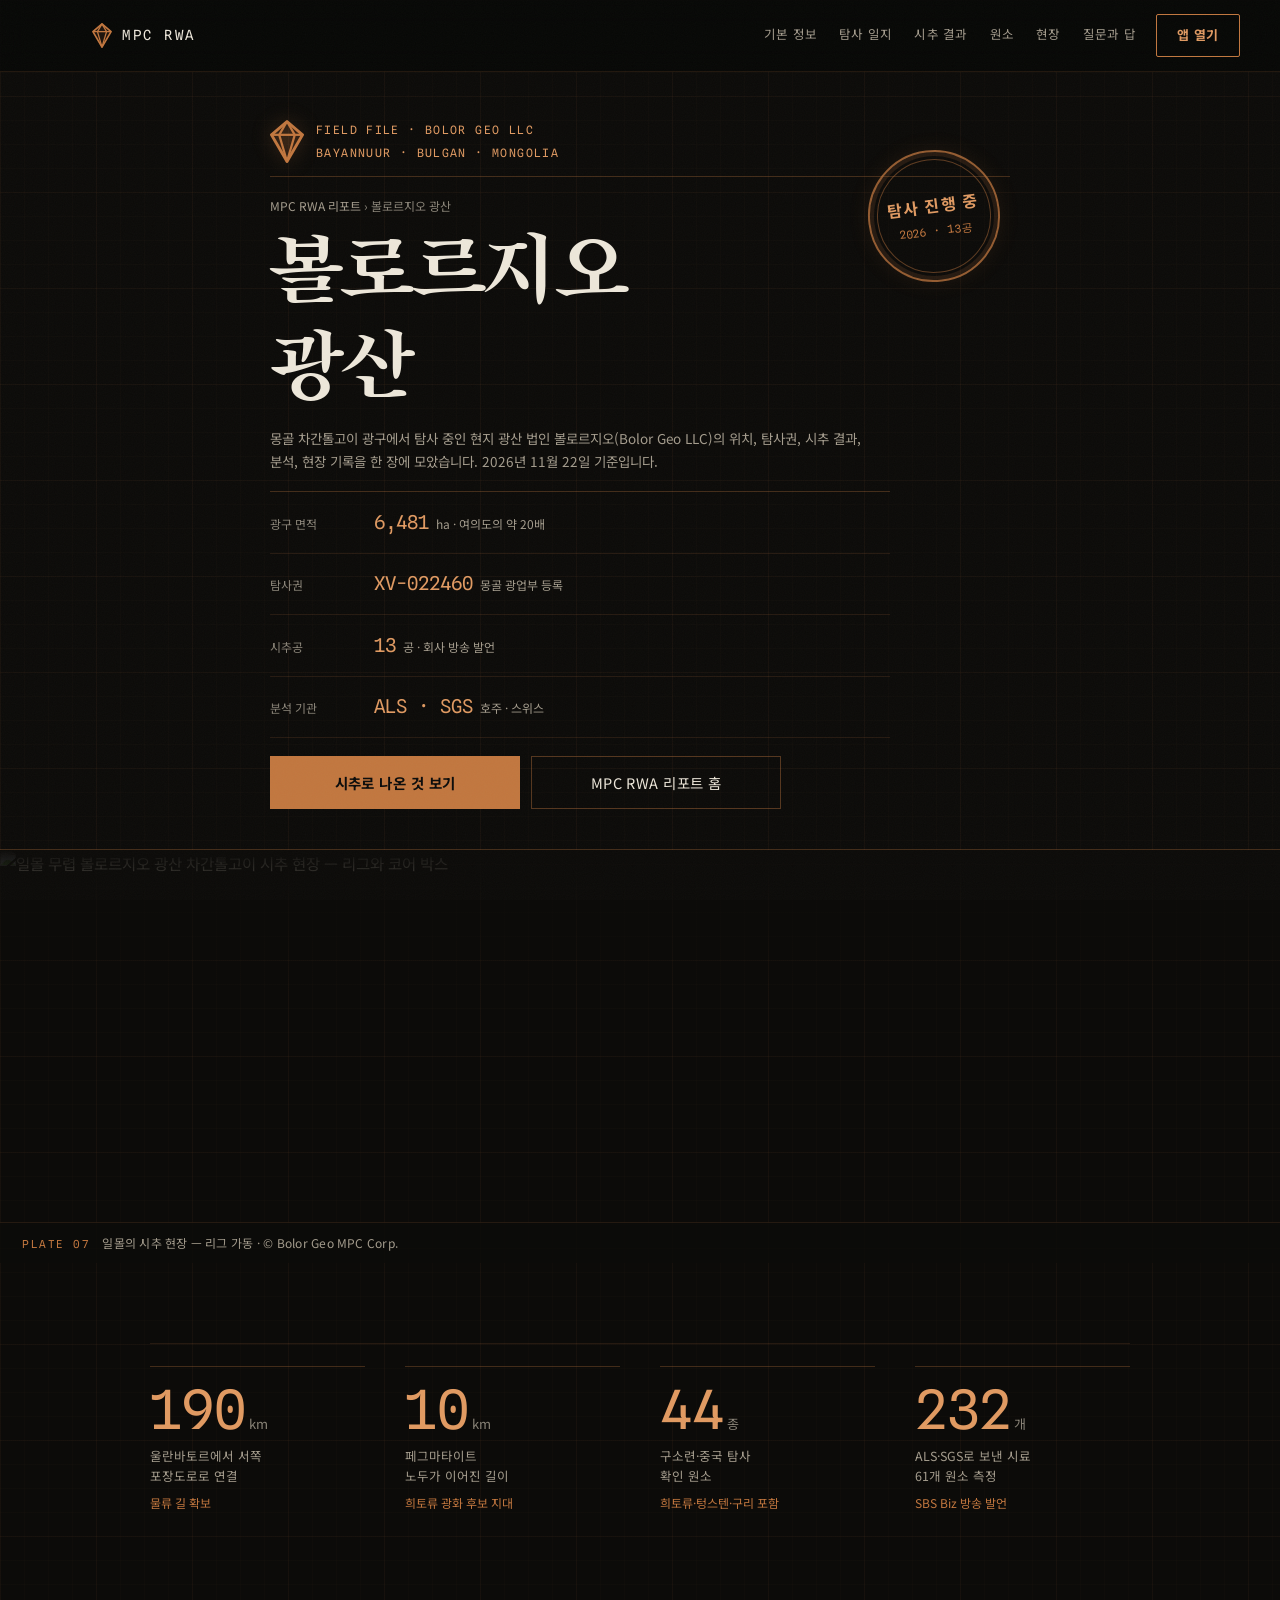
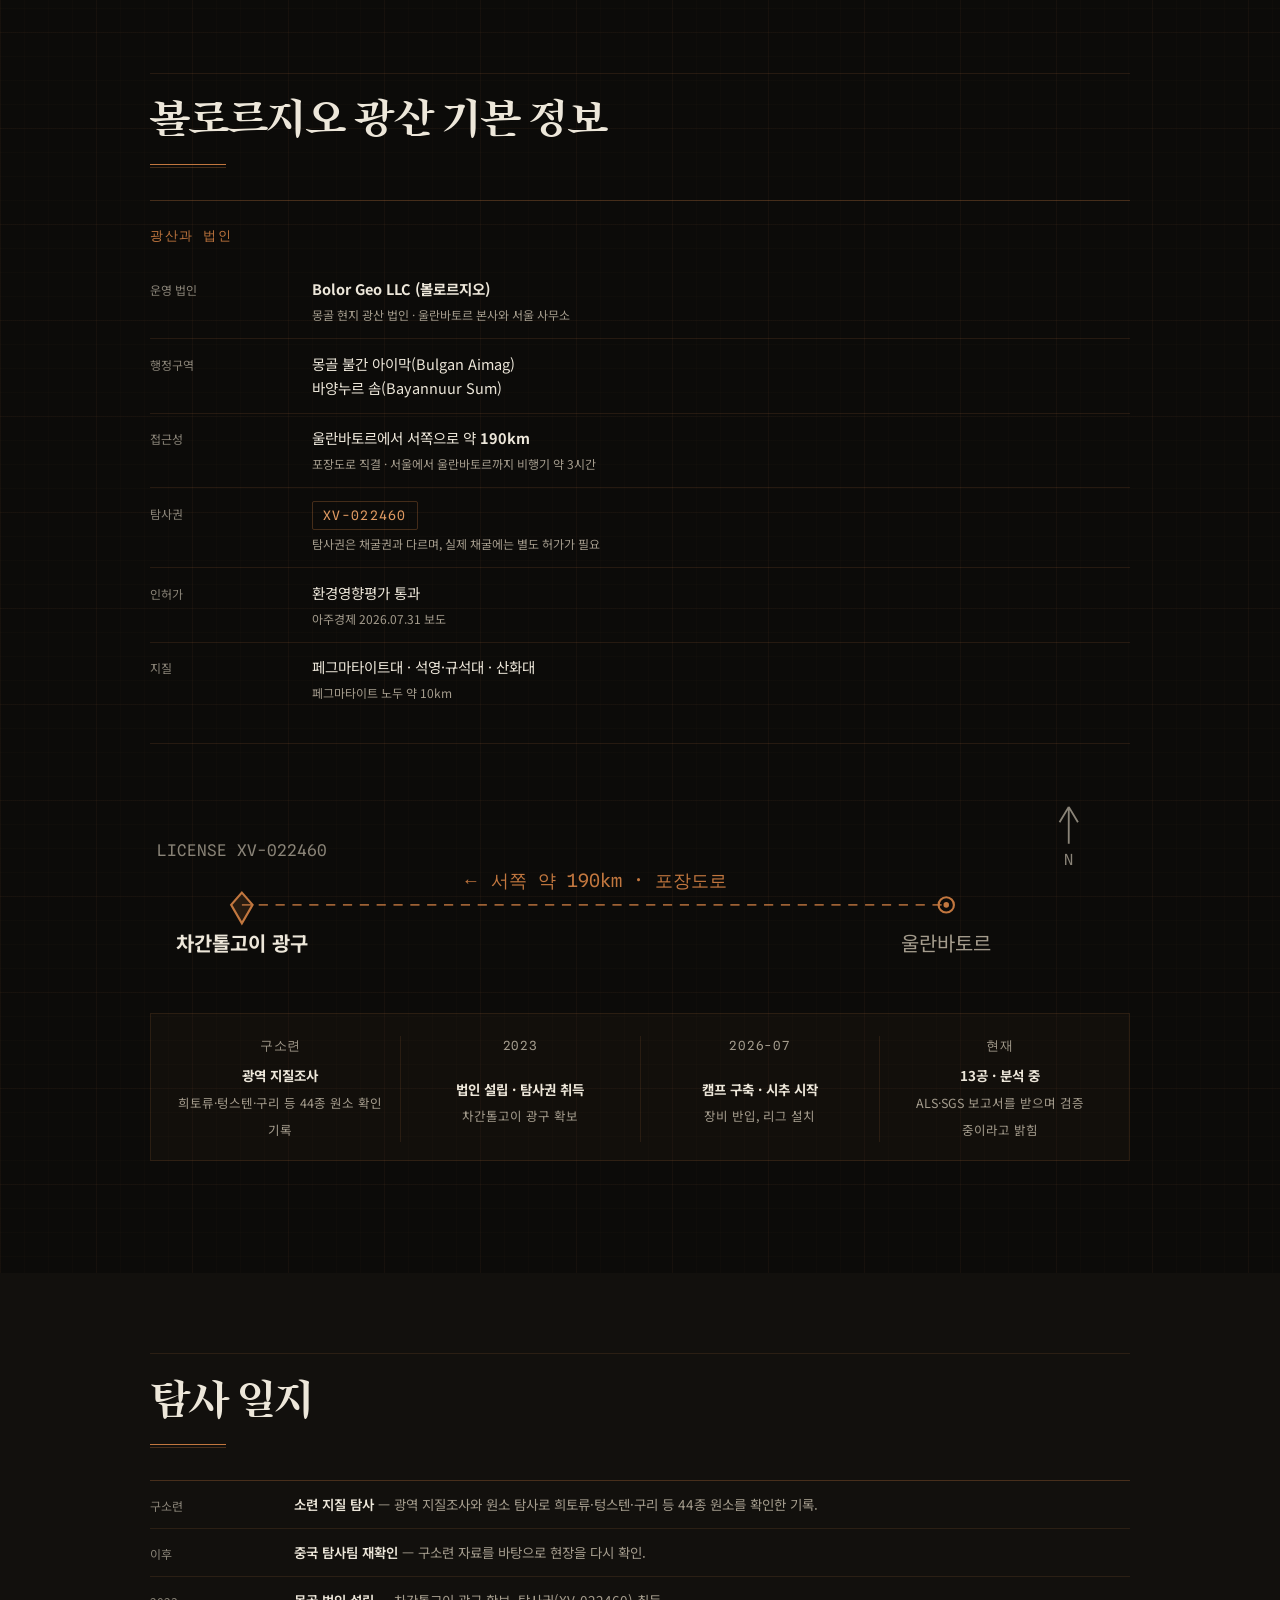
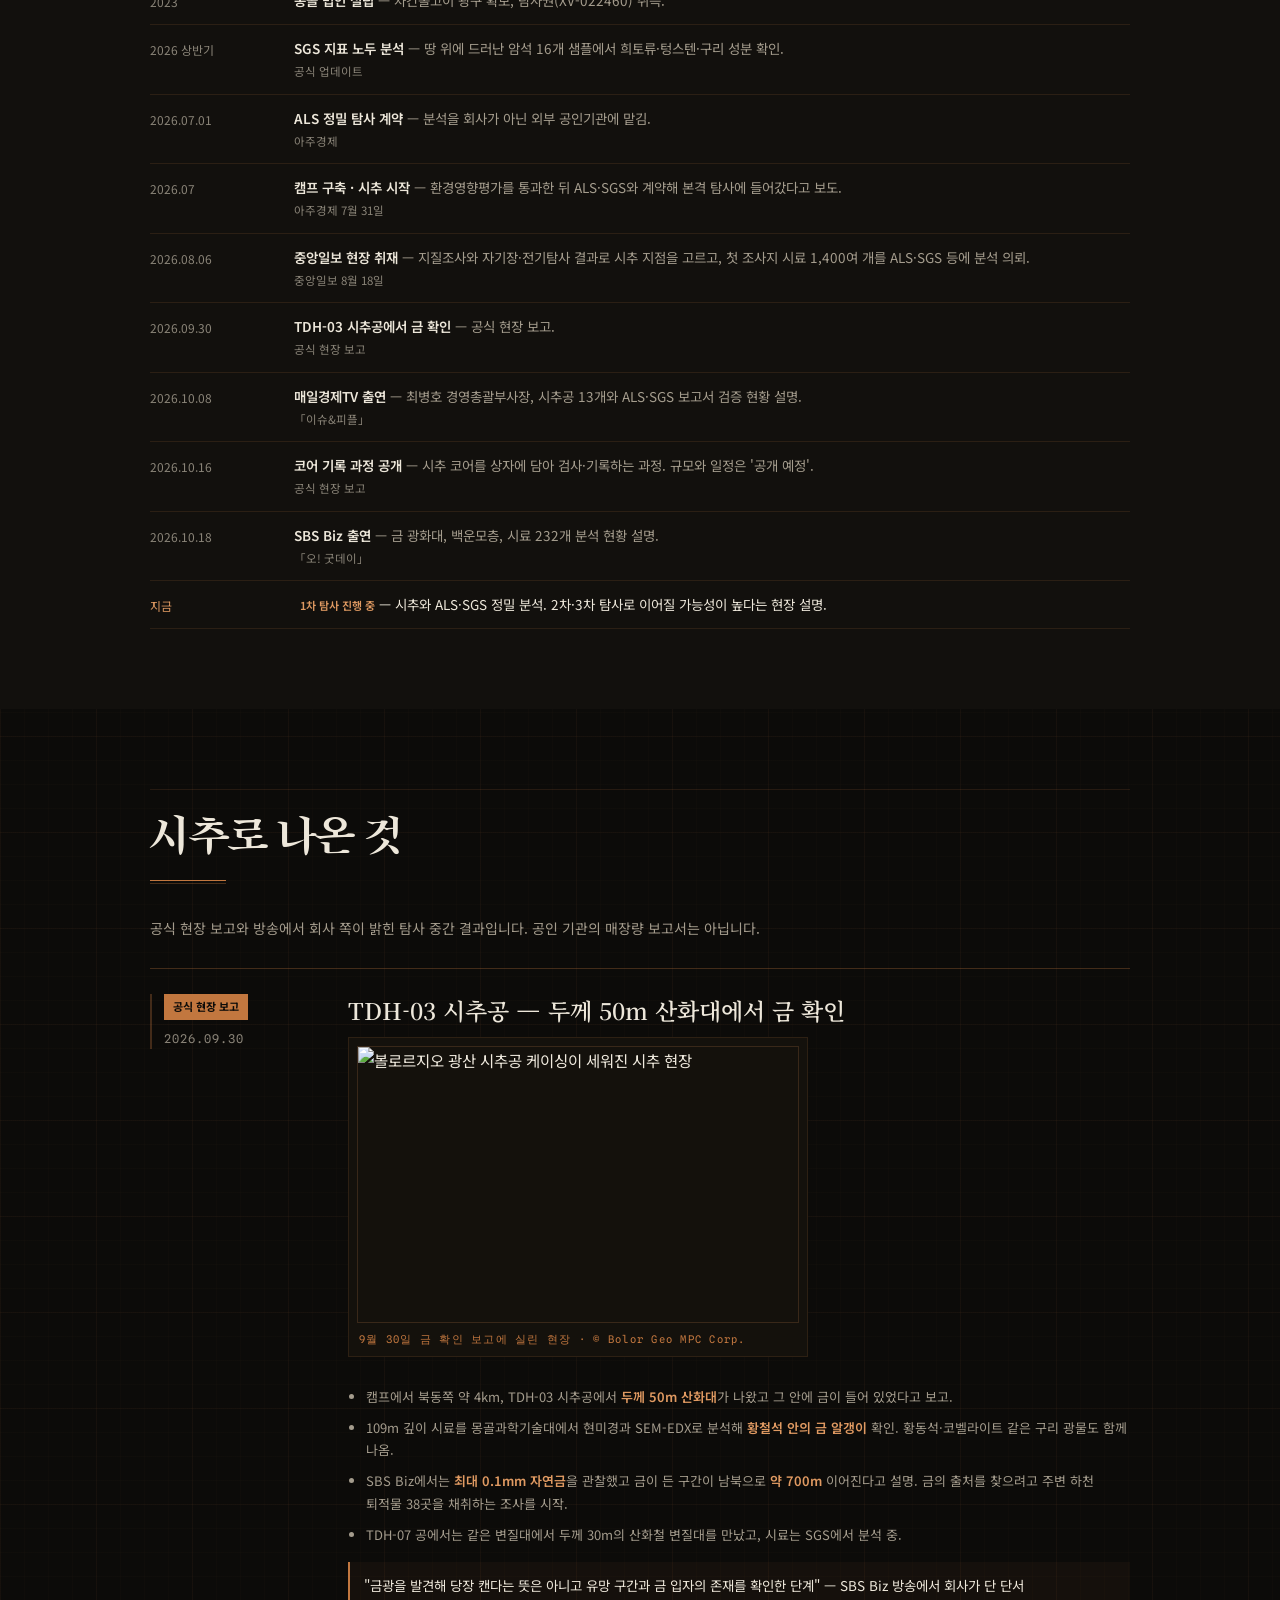
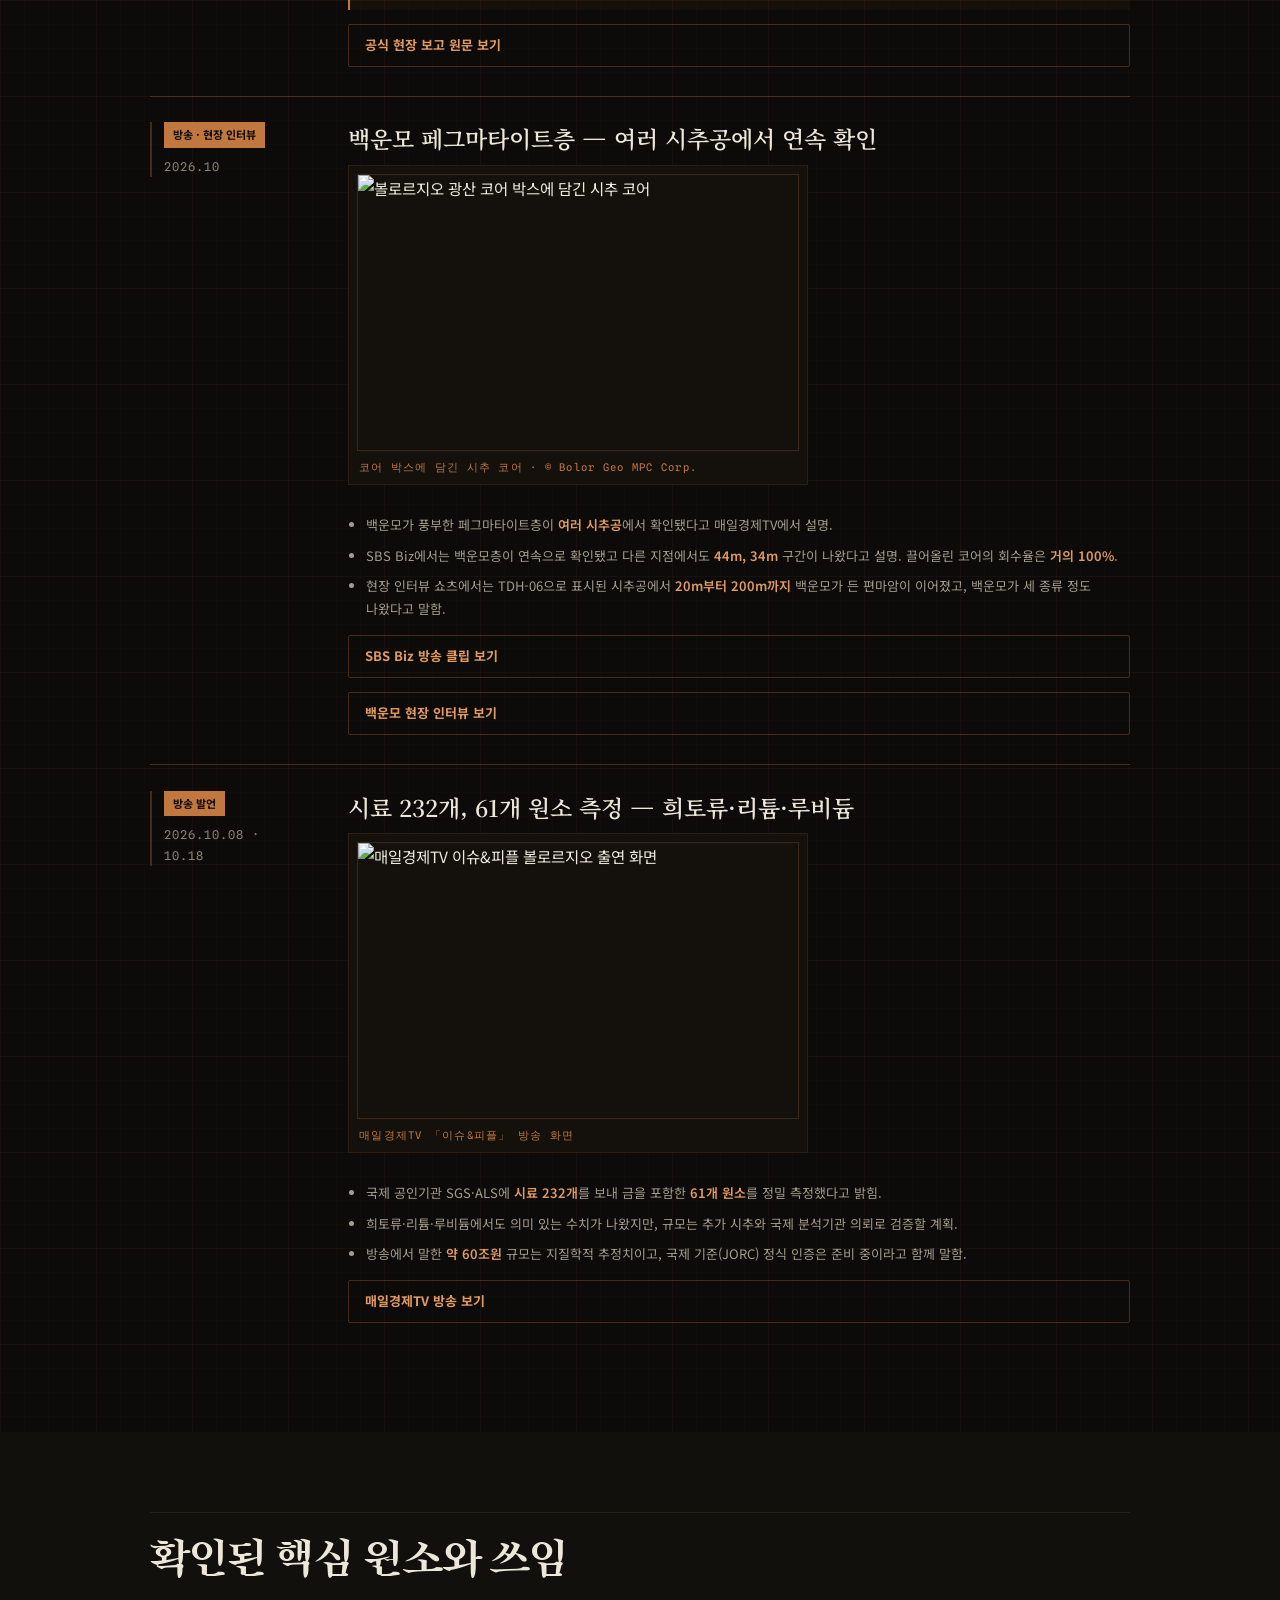
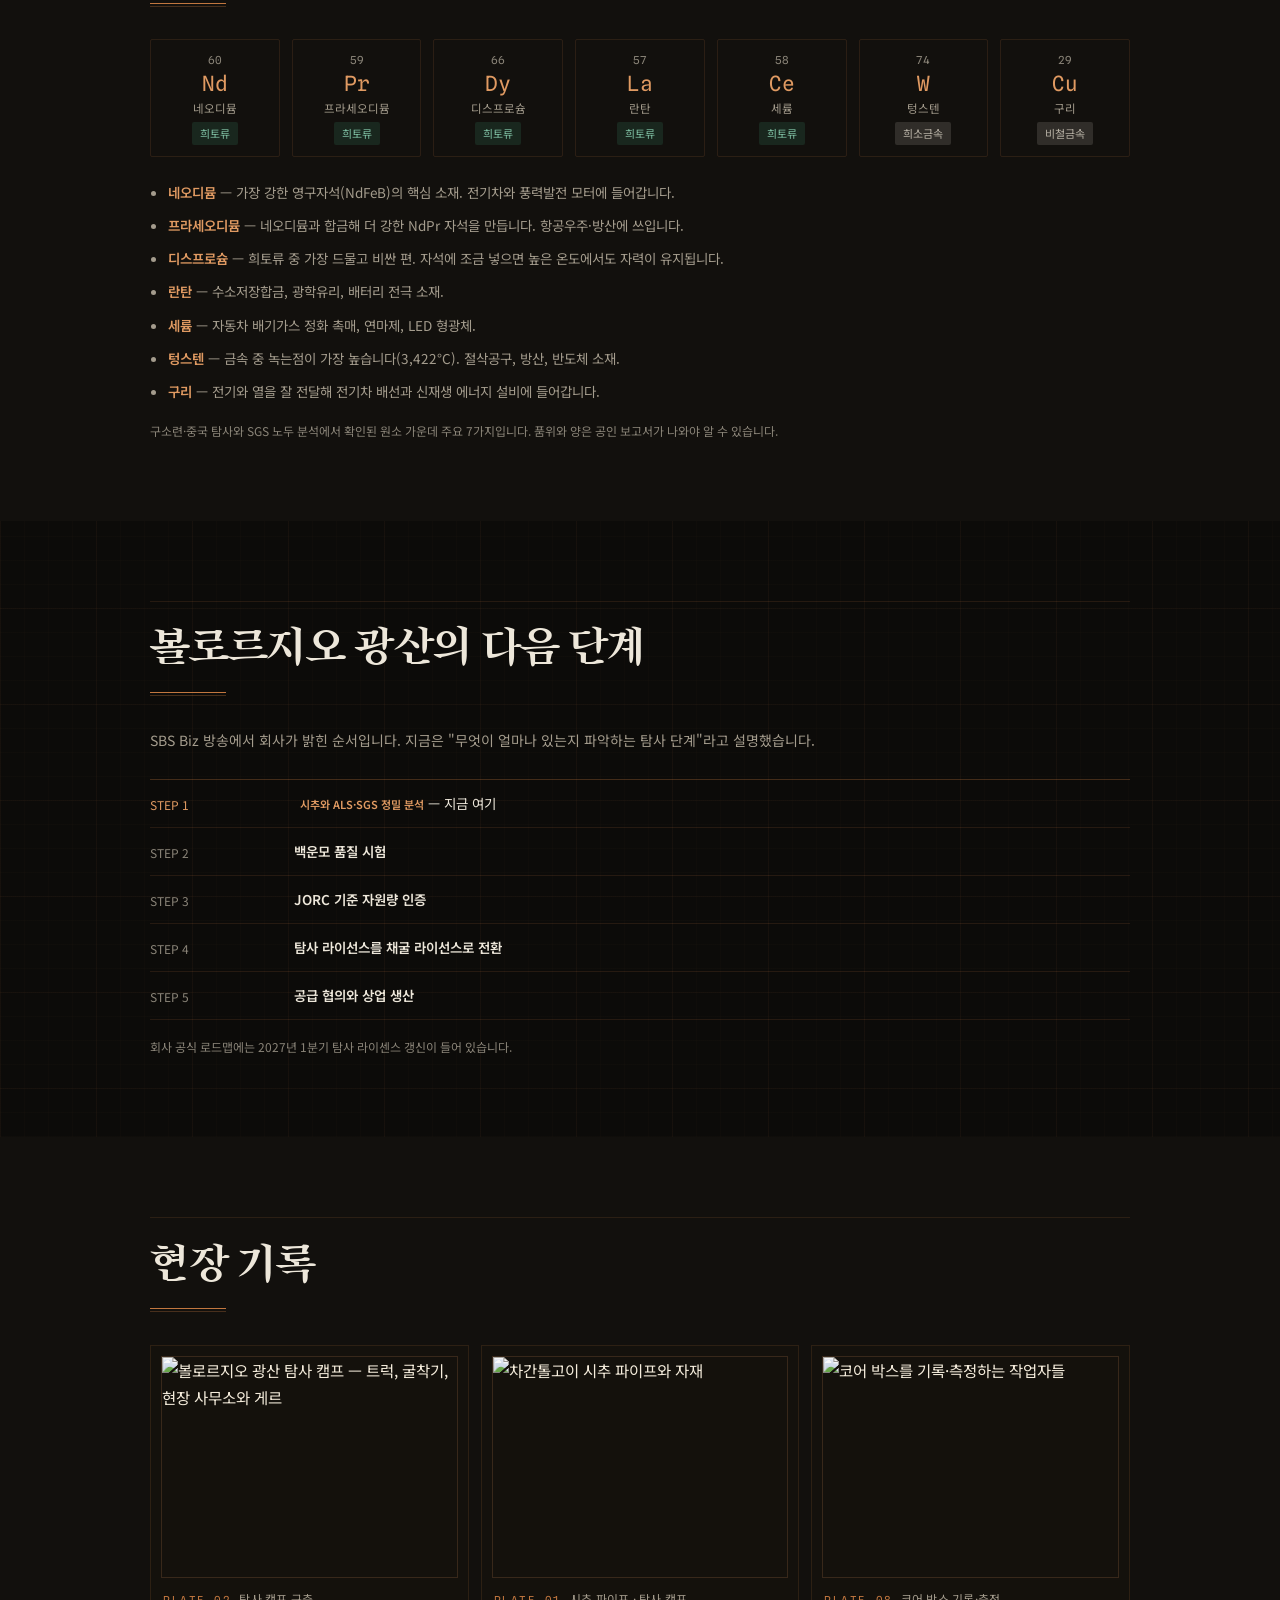
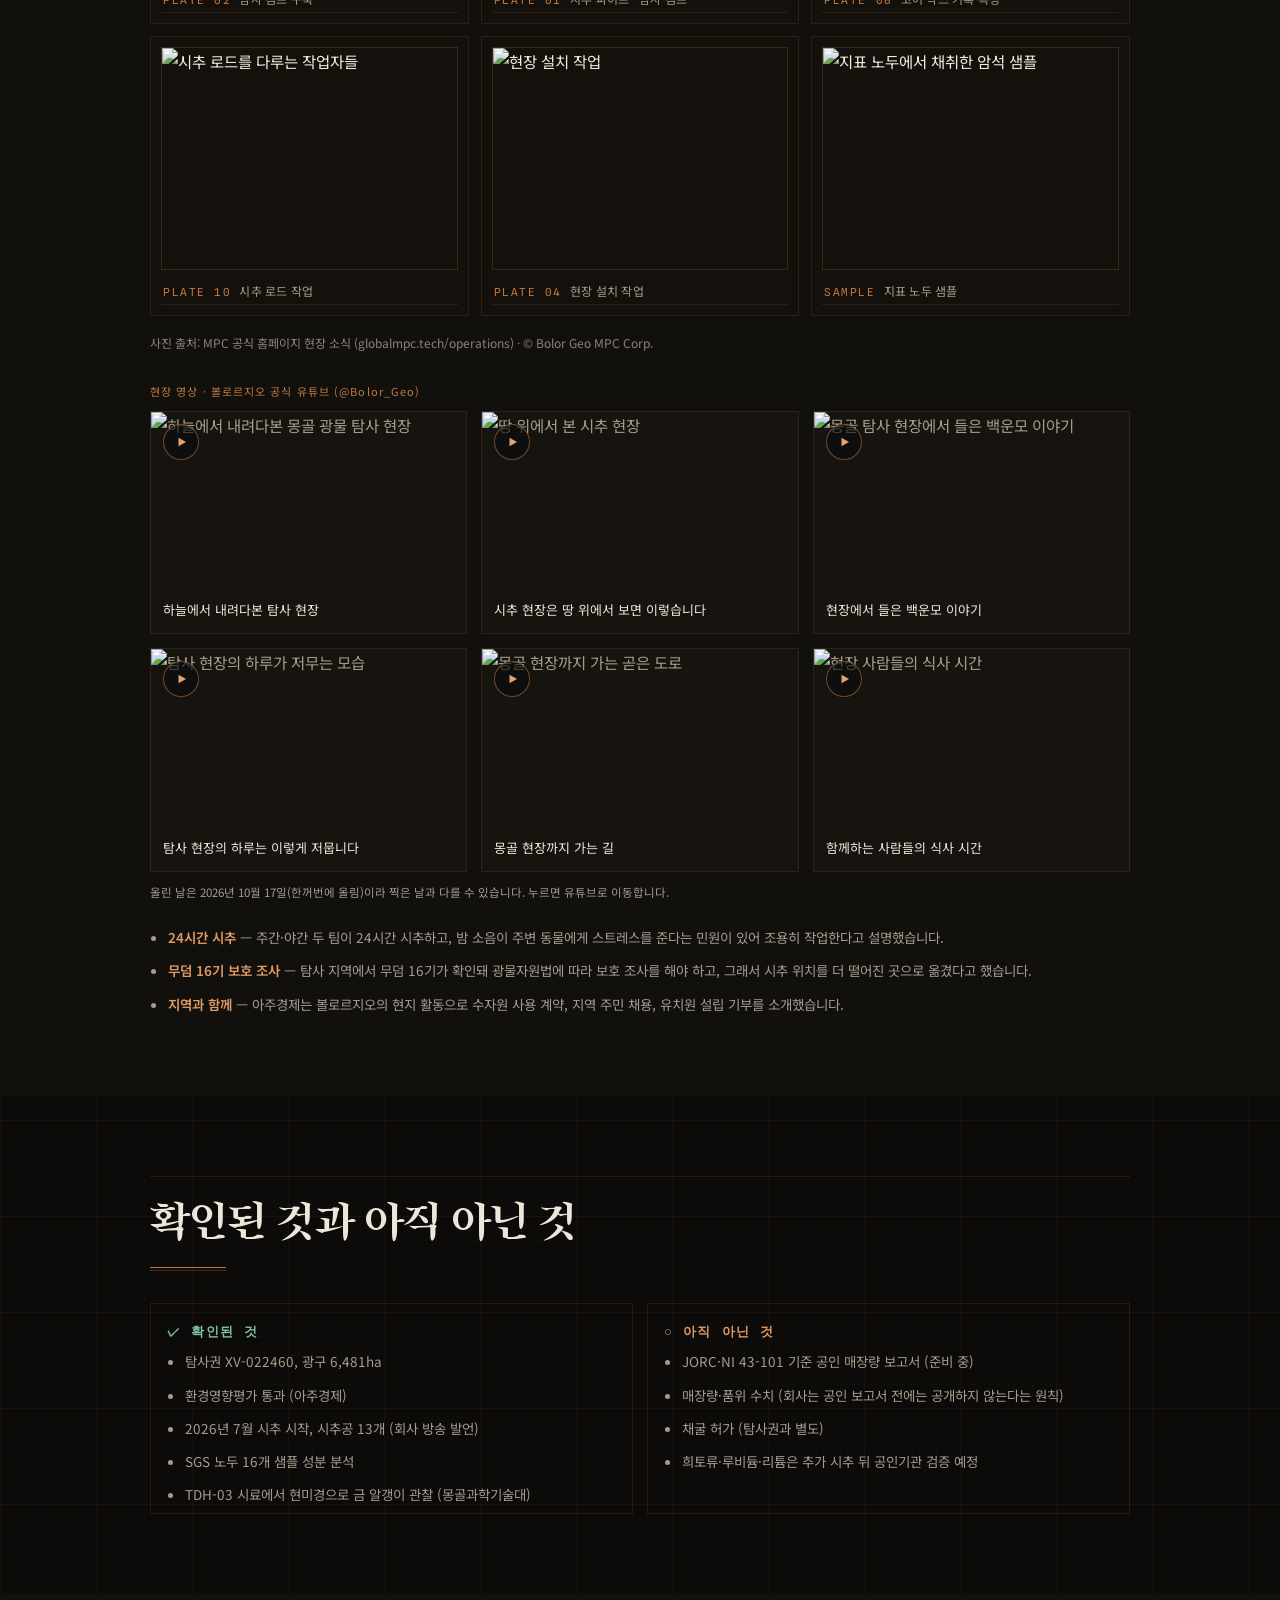
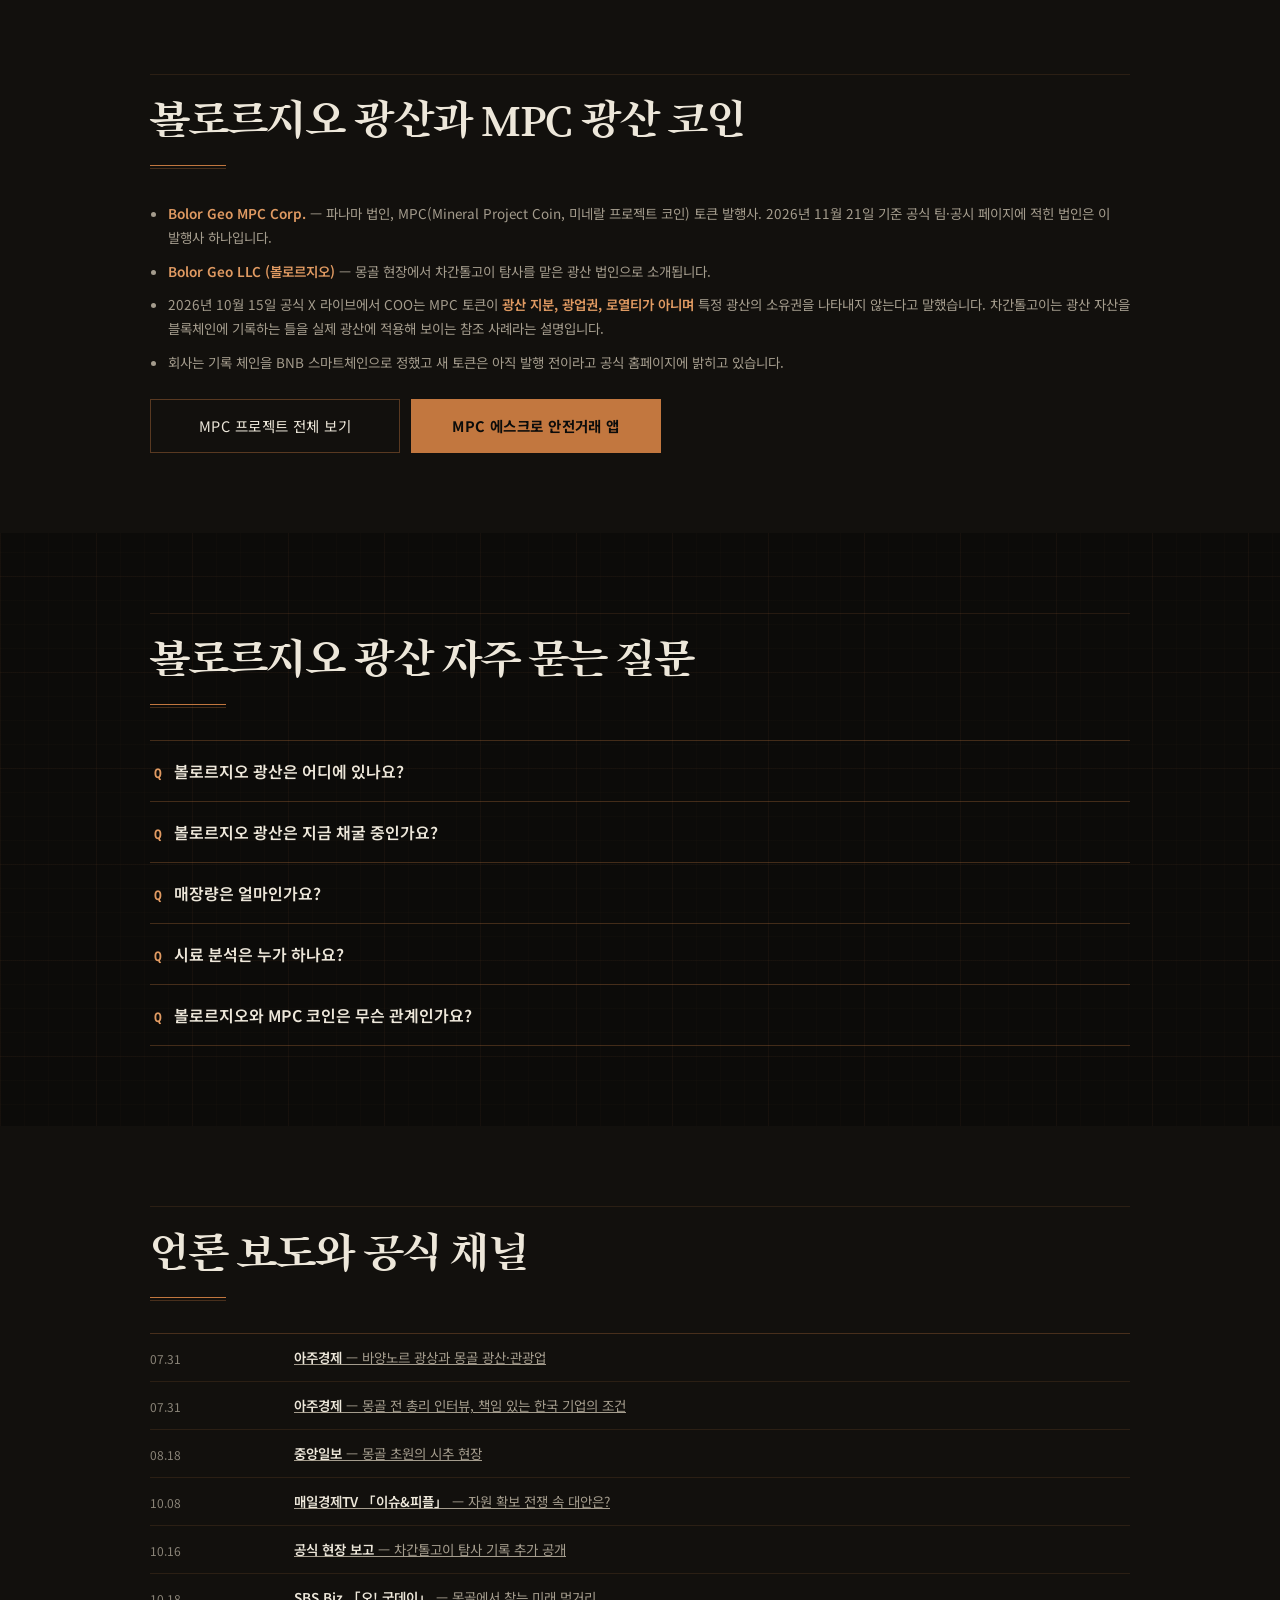
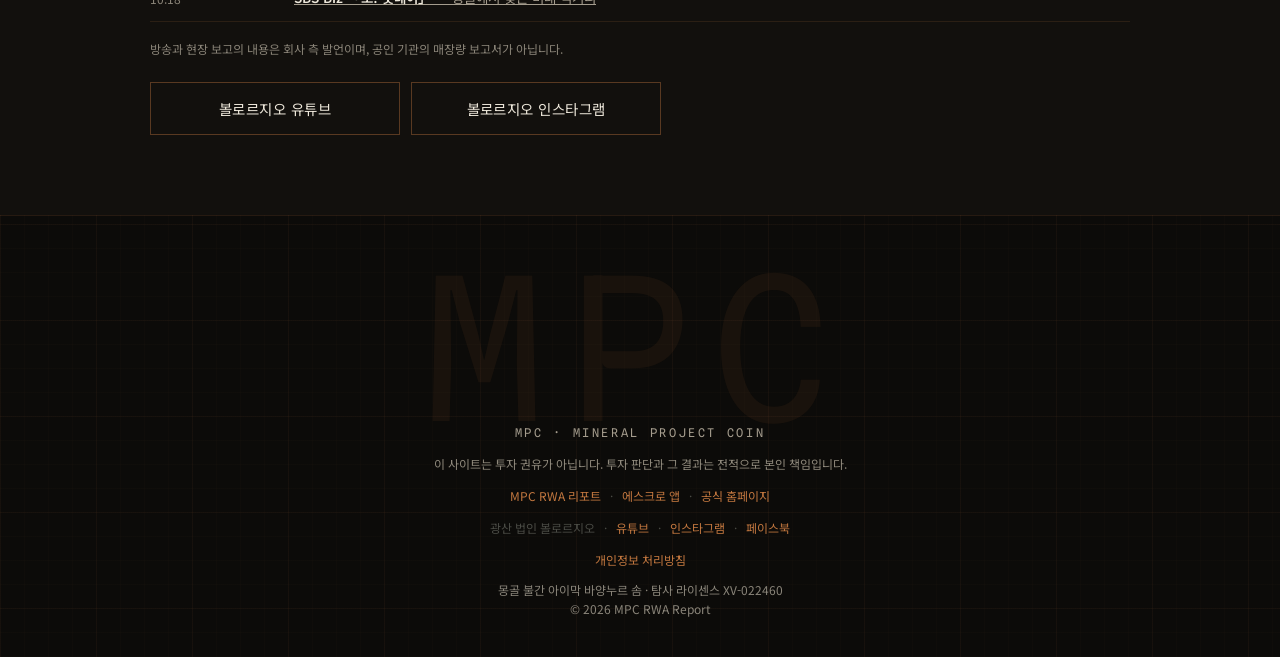
==== commit fc625905: "홈 스타일을 assets/site.css 로 빼고 볼로르지오 페이지도 같이 쓰게 함 홈 색·글꼴·부품을 고치면 /bolor-geo/ 도 같이 바뀐다. 홈 화면은 요소 1,740개 " ====
--- a/bolor-geo/index.html
+++ b/bolor-geo/index.html
@@ -17,208 +17,58 @@
 <link rel="preconnect" href="https://fonts.googleapis.com">
 <link rel="preconnect" href="https://fonts.gstatic.com" crossorigin>
 <link href="https://fonts.googleapis.com/css2?family=Noto+Sans+KR:wght@400;500;700&family=Noto+Serif+KR:wght@600;900&family=Song+Myung&family=Spline+Sans+Mono:wght@400;600&display=swap" rel="stylesheet">
+<link rel="stylesheet" href="../assets/site.css">
 <style>
-/* 홈페이지(preview/index.html) 디자인 부품을 그대로 따온 것. 홈 색·글꼴을 바꾸면 여기도 같이 바꾼다 */
-:root{
-  --bg:#070807; --bg2:#0C0D0C; --panel:#101110;
-  --ink:#EAE5D8; --mut:#A09A8C; --dim:#8A8478;
-  --cop:#C2773F; --cop2:#E09A62; --gold:#C9A84C;
-  --line:rgba(194,119,63,.25); --line2:rgba(194,119,63,.12);
-  --serif:'Noto Serif KR',serif; --sans:'Noto Sans KR',sans-serif; --mono:'Spline Sans Mono',ui-monospace,monospace; --disp:var(--mono);
-  --title:'Song Myung','Noto Serif KR',serif;
-}
-*{box-sizing:border-box;margin:0;padding:0;}
-html{scroll-behavior:smooth;scroll-padding-top:70px;}
-body{background:var(--bg);color:var(--ink);font-family:var(--sans);font-size:15.5px;line-height:1.75;-webkit-font-smoothing:antialiased;word-break:keep-all;}
-body::after{content:'';position:fixed;inset:0;pointer-events:none;z-index:2000;opacity:.05;background-image:url("data:image/svg+xml,%3Csvg xmlns='http://www.w3.org/2000/svg' width='160' height='160'%3E%3Cfilter id='n'%3E%3CfeTurbulence type='fractalNoise' baseFrequency='.9' numOctaves='2'/%3E%3C/filter%3E%3Crect width='160' height='160' filter='url(%23n)' opacity='.6'/%3E%3C/svg%3E");}
-img{max-width:100%;height:auto;display:block;}
-a{color:inherit;}
-.meas{font-family:var(--mono);}
-/* 상단 */
-.nav{position:fixed;top:0;left:0;right:0;z-index:1000;display:flex;align-items:center;gap:18px;height:62px;padding:0 18px;background:rgba(7,8,7,.82);backdrop-filter:blur(14px);-webkit-backdrop-filter:blur(14px);border-bottom:1px solid var(--line2);}
-.nav-brand{display:flex;align-items:center;gap:10px;text-decoration:none;color:var(--ink);font-family:var(--disp);font-size:14px;letter-spacing:.18em;}
-.nav-links{display:none;gap:26px;margin-left:auto;}
-.nav-links a{color:var(--mut);text-decoration:none;font-size:13.5px;}
-.nav-links a:hover{color:var(--ink);}
-.nav-cta{margin-left:auto;border:1px solid var(--cop);color:var(--cop2);font-weight:700;font-size:13px;padding:8px 16px;text-decoration:none;letter-spacing:.04em;}
-.nav-cta:hover{background:var(--cop);color:#0B0C0B;}
-/* 첫 화면 — 측정 기록지 */
-.hero{position:relative;display:flex;flex-direction:column;overflow:hidden;}
+/* 색·글꼴·부품은 홈과 같이 쓰는 ../assets/site.css 에서 온다. 여기는 이 페이지 짜임에만 필요한 것만 둔다 */
+img{height:auto;}
+/* 홈은 휴대폰에서 메뉴 단추를 쓰지만 여기는 '홈으로' 단추 하나 */
+.nav-cta{display:inline-block;margin-left:auto;}
+/* 첫 화면 — 홈은 사진 칸이 붙은 격자, 여기는 기록지만 */
+.hero{display:flex;flex-direction:column;min-height:0;overflow:hidden;}
 .hc{position:relative;padding:92px 22px 26px;}
-.log-head{display:flex;align-items:center;gap:12px;margin-bottom:1.1rem;padding-bottom:.8rem;border-bottom:1px solid var(--line);}
-.log-head-id{display:flex;flex-direction:column;gap:3px;}
-.log-head-id .meas{font-size:11.5px;letter-spacing:.12em;color:var(--cop2);}
-.mark-glow{filter:drop-shadow(0 0 10px rgba(194,119,63,.35));}
 .crumb{font-size:12px;color:var(--dim);margin-bottom:.4rem;}
 .crumb a{color:var(--mut);text-decoration:none;}
-.h-title{font-family:var(--title);font-weight:400;font-size:44px;line-height:1.16;letter-spacing:-.02em;margin-bottom:.6rem;text-wrap:balance;}
-.h-sub{font-size:14px;color:var(--mut);margin-bottom:1.2rem;max-width:620px;}
-.log-meas{border-top:1px solid var(--line);margin-bottom:1.2rem;max-width:620px;}
-.meas-row{display:grid;grid-template-columns:92px 1fr;gap:12px;padding:.5rem 0;border-bottom:1px solid var(--line2);align-items:baseline;}
-.meas-k{font-size:12px;color:var(--dim);}
-.meas-v{font-family:var(--mono);font-size:19px;color:var(--cop2);}
-.meas-v i{font-style:normal;font-family:var(--sans);font-size:12px;color:var(--mut);margin-left:7px;}
-.stamp{position:static;width:112px;height:112px;margin:.2rem 0 1rem auto;padding:10px;border:2px solid rgba(194,119,63,.75);border-radius:50%;display:flex;flex-direction:column;align-items:center;justify-content:center;gap:3px;transform:rotate(-7deg);box-shadow:inset 0 0 0 4px rgba(194,119,63,.14),0 0 22px rgba(194,119,63,.1);color:var(--cop2);pointer-events:none;position:relative;}
-.stamp::before{content:'';position:absolute;inset:7px;border:1px solid rgba(194,119,63,.45);border-radius:50%;}
-.stamp span{font-weight:700;font-size:14px;letter-spacing:.08em;}
-.stamp small{font-family:var(--mono);font-size:11px;color:var(--cop);}
-.btns{display:flex;flex-direction:column;gap:11px;max-width:620px;}
+.h-sub,.log-meas,.btns{max-width:620px;}
+.stamp{position:relative;right:auto;bottom:auto;width:112px;height:112px;margin:.2rem 0 1rem auto;transform:rotate(-7deg);}
 .btn-g,.btn-o{display:flex;align-items:center;justify-content:center;gap:9px;text-decoration:none;font-size:14.5px;padding:13px 20px;letter-spacing:.03em;transition:background .25s,color .25s,border-color .25s;}
 .btn-g{background:var(--cop);color:#0B0C0B;font-weight:700;}
 .btn-g:hover{background:var(--cop2);}
 .btn-o{border:1px solid rgba(194,119,63,.4);color:var(--ink);}
 .btn-o:hover{border-color:var(--cop2);color:var(--cop2);}
-.cover-strip{margin:0;position:relative;height:34vh;min-height:210px;border-top:1px solid var(--line);}
-.cover-strip img{width:100%;height:100%;object-fit:cover;object-position:center 60%;filter:sepia(.13) saturate(.84) contrast(1.06) brightness(.97);}
-.cover-strip::after{content:'';position:absolute;inset:0;background:linear-gradient(180deg,var(--bg),transparent 35%);pointer-events:none;}
-.cover-strip figcaption{position:absolute;left:0;right:0;bottom:0;padding:9px 22px;background:rgba(12,11,9,.82);border-top:1px solid var(--line2);font-size:12px;color:var(--mut);display:flex;gap:12px;align-items:baseline;}
-.cover-strip .meas{font-size:11px;color:var(--cop);letter-spacing:.14em;flex:none;}
 /* 구역 */
 .sec,.stats{padding:3.4rem 22px;}
 .sec:nth-of-type(even){background:var(--bg2);}
 .inner{max-width:980px;margin:0 auto;}
-.sec-hd{display:flex;align-items:center;gap:12px;margin-bottom:.9rem;}
-.sec-kicker2,.s-kicker{font-family:var(--disp);font-size:10px;letter-spacing:.3em;color:var(--cop);white-space:nowrap;}
-.sec-kicker2::before{content:'◆';font-size:7px;color:var(--cop);margin-right:9px;vertical-align:2px;}
-.sec-hline,.s-hline{flex:1;height:1px;background:var(--line2);}
-.sec-ttl{position:relative;font-family:var(--title);font-weight:400;font-size:28px;letter-spacing:-.02em;color:var(--ink);margin-bottom:1.6rem;padding-bottom:1rem;line-height:1.25;text-wrap:balance;}
-.sec-ttl::after{content:'';position:absolute;left:0;bottom:0;width:76px;border-top:1px solid var(--cop);box-shadow:0 3px 0 rgba(194,119,63,.3);}
-.esc-sub{font-size:14px;color:var(--mut);line-height:1.85;margin-bottom:1.6rem;}
-.esc-note{font-size:12px;color:var(--dim);line-height:1.75;margin-top:1rem;}
-/* 큰 숫자 */
-.s-head{display:flex;align-items:center;gap:12px;margin-bottom:1.4rem;}
-.s-grid{display:grid;grid-template-columns:1fr 1fr;gap:22px 18px;}
-.s-card{border-top:1px solid var(--line);padding-top:1rem;}
-.s-num{font-family:var(--mono);font-size:42px;color:var(--cop2);line-height:1;font-variant-numeric:tabular-nums;}
-.s-unit{font-size:13px;color:var(--dim);margin-left:3px;}
-.s-desc{font-size:12.5px;color:var(--mut);margin-top:.55rem;line-height:1.6;}
-.s-context{font-size:12px;color:var(--cop);margin-top:.35rem;}
-/* 기본 정보 표 */
-.loc-card{border-top:1px solid var(--line);padding:1.5rem 0 1.7rem;}
-.loc-header{margin-bottom:1.1rem;font-family:var(--disp);font-size:12.5px;letter-spacing:.12em;color:var(--cop);}
-.loc-row{display:grid;grid-template-columns:96px 1fr;gap:12px;padding:.8rem 0;border-bottom:1px solid var(--line2);}
-.loc-row:last-child{border-bottom:0;}
-.loc-key{font-size:12px;color:var(--dim);padding-top:2px;}
-.loc-val{font-size:14.5px;color:var(--ink);line-height:1.65;}
-.loc-note{font-size:12px;color:var(--mut);margin-top:3px;}
-.badge{display:inline-block;font-family:var(--mono);font-size:13px;letter-spacing:.1em;color:var(--cop2);border:1px solid var(--line);padding:3px 10px;}
-.loc-map{border-top:1px solid var(--line2);padding:1.2rem 0 .4rem;}
-.hist-band{border:1px solid var(--line2);background:rgba(194,119,63,.03);padding:18px 16px 14px;margin:1.6rem 0 0;display:flex;flex-direction:column;gap:14px;}
-.hist-step{display:grid;grid-template-columns:62px 1fr;gap:12px;align-items:baseline;}
-.hist-step b{display:block;color:var(--ink);font-size:13.5px;}
-.hist-step span{font-size:12.5px;color:var(--mut);line-height:1.6;}
-.hist-y{font-family:var(--mono);font-size:12px;color:var(--cop);letter-spacing:.06em;}
-/* 일지 */
-.rm{border-top:1px solid var(--line);}
-.rm-row{display:grid;grid-template-columns:92px 1fr;gap:14px;padding:.85rem 0;border-bottom:1px solid var(--line2);}
-.rm-q{font-family:var(--mono);font-size:12px;color:var(--dim);padding-top:3px;}
-.rm-t{font-size:13.5px;color:var(--mut);line-height:1.75;}
+.esc-note{margin-top:1rem;}
+.loc-header{font-family:var(--disp);font-size:12.5px;letter-spacing:.12em;color:var(--cop);}
 .rm-t b{color:var(--ink);font-weight:600;}
 .rm-t small{display:block;font-size:11.5px;color:var(--dim);margin-top:2px;}
-.rm-now .rm-q{color:var(--cop2);}
-.rm-now .rm-t{color:var(--ink);}
 .rm-now .rm-t b{color:var(--cop2);}
-/* 결과 카드 (홈 뉴스 카드) */
-.nc{border-top:1px solid var(--line);padding:1.6rem 0 1.8rem;}
-.nc-meta{display:flex;align-items:center;gap:10px;margin-bottom:.8rem;flex-wrap:wrap;}
-.nc-src{font-size:11px;font-weight:700;color:#0C0B09;background:var(--cop);padding:3px 9px;}
-.nc-src2{background:rgba(46,107,82,.3);color:#7FBFA3;}
-.nc-src3{background:rgba(138,59,42,.3);color:#D98A74;}
-.nc-date{font-family:var(--mono);font-size:12px;letter-spacing:.08em;color:var(--dim);}
-.nc-ttl{font-family:var(--serif);font-weight:600;font-size:19px;line-height:1.45;color:var(--ink);margin-bottom:.8rem;text-wrap:balance;}
-.nc-visual{margin:0 0 1.1rem;border:1px solid var(--line2);background:#14110C;padding:8px;max-width:520px;}
-.nc-visual img{width:100%;aspect-ratio:16/10;object-fit:cover;border:1px solid rgba(194,119,63,.22);filter:saturate(.88) contrast(1.03);}
-.nc-visual figcaption{font-size:10.5px;color:var(--cop);padding:7px 2px 0;font-family:var(--mono);letter-spacing:.08em;}
-.nc-list{margin:.2rem 0 0;padding-left:1.1rem;display:flex;flex-direction:column;gap:8px;}
-.nc-list li{font-size:13.5px;color:var(--mut);line-height:1.8;}
-.nc-list strong{color:var(--cop2);font-weight:600;}
+.nc-meta,.f-links{flex-wrap:wrap;}
 .nc-quote{margin-top:1rem;padding:12px 14px;border-left:2px solid var(--cop);background:rgba(194,119,63,.05);font-size:13.5px;color:var(--ink);line-height:1.75;}
-.nc-link{display:inline-flex;align-items:center;gap:8px;margin:.9rem 8px 0 0;font-size:13px;font-weight:700;color:var(--cop2);text-decoration:none;border:1px solid var(--line);padding:9px 16px;}
-.nc-link:hover{background:rgba(194,119,63,.08);}
-/* 원소 */
-.el-grid{display:grid;grid-template-columns:repeat(4,1fr);gap:9px;}
-.el{border:1px solid var(--line2);padding:11px 4px;text-align:center;}
-.el-wide{grid-column:span 2;}
-.el-num{font-family:var(--mono);font-size:11px;color:var(--dim);}
-.el-sym{font-family:var(--mono);font-size:21px;color:var(--cop2);line-height:1.2;}
-.el-name{font-size:11.5px;color:var(--mut);margin-top:2px;}
-.el-cat{display:inline-block;font-size:11px;padding:2px 8px;margin-top:4px;}
-.el-cat.cr{background:rgba(46,107,82,.25);color:#7FBFA3;}
-.el-cat.cm{background:rgba(184,178,166,.18);color:#B8B2A6;}
-.wp-list{padding-left:1.1rem;display:flex;flex-direction:column;gap:9px;margin-top:1.4rem;}
-.wp-list li{font-size:13.5px;color:var(--mut);line-height:1.8;}
-.wp-list strong{color:var(--cop2);font-weight:600;}
-/* 현장 사진 액자 */
+/* 사진 비율이 제각각이라 칸 모양을 맞춰 자른다 */
+.nc-visual img{aspect-ratio:16/10;object-fit:cover;}
+.site-fig img{aspect-ratio:4/3;object-fit:cover;}
+.wp-list{margin-top:1.4rem;}
 .gal{display:grid;grid-template-columns:1fr 1fr;gap:12px;}
-.site-fig{margin:0;background:#14110C;border:1px solid var(--line2);padding:8px;}
-.site-fig img{width:100%;aspect-ratio:4/3;object-fit:cover;border:1px solid rgba(194,119,63,.22);filter:sepia(.13) saturate(.84) contrast(1.06) brightness(.97);}
-.site-fig figcaption{font-size:12px;color:var(--mut);padding:8px 2px 2px;line-height:1.5;}
-.site-fig figcaption .meas{display:block;color:var(--cop);letter-spacing:.14em;font-size:10.5px;}
-/* 영상 칸 */
-.vid-strip{margin:2rem 0 0;}
-.vid-strip-h{font-size:11px;letter-spacing:.1em;color:var(--cop);margin:0 0 .6rem;}
-.vid-grid{display:grid;grid-template-columns:repeat(2,1fr);gap:10px;}
-.vid-grid a{position:relative;display:block;border:1px solid var(--line2);text-decoration:none;color:var(--mut);background:rgba(194,119,63,.03);overflow:hidden;transition:border-color .2s,transform .2s;}
-.vid-grid a img{width:100%;aspect-ratio:16/9;object-fit:cover;object-position:50% 46%;filter:saturate(.92);}
-.vid-grid a::after{content:"";position:absolute;left:12px;top:12px;width:34px;height:34px;border-radius:50%;background:rgba(10,12,16,.62) url("data:image/svg+xml,%3Csvg xmlns='http://www.w3.org/2000/svg' viewBox='0 0 24 24'%3E%3Cpath d='M9 7l9 5-9 5z' fill='%23e6a46a'/%3E%3C/svg%3E") center/20px no-repeat;border:1px solid rgba(194,119,63,.55);}
-.vid-grid a span{display:block;padding:9px 10px 11px;font-size:12.5px;line-height:1.55;color:var(--ink);}
-.vid-grid a:hover{border-color:var(--cop);transform:translateY(-2px);}
-.vid-note{font-size:11.5px;color:var(--mut);line-height:1.7;margin:.7rem 0 0;}
-/* 확인 비교 */
-.cmp{display:flex;flex-direction:column;gap:14px;}
+.vid-grid{grid-template-columns:repeat(2,1fr);gap:10px;padding:0;}
+.vid-grid a img{aspect-ratio:16/9;object-fit:cover;}
+.cmp{display:flex;flex-direction:column;gap:14px;margin:0;}
 .cmp-col{border:1px solid var(--line2);padding:16px 16px 6px;}
 .cmp-col h3{font-size:13px;letter-spacing:.12em;font-family:var(--mono);margin-bottom:.4rem;}
 .cmp-ok h3{color:#7FBFA3;} .cmp-not h3{color:var(--cop2);}
 .cmp-col .wp-list{margin-top:.4rem;}
-/* 질문과 답 */
-.faq-list details{border-top:1px solid var(--line);}
-.faq-list details:last-of-type{border-bottom:1px solid var(--line);}
-.faq-list summary{cursor:pointer;list-style:none;display:flex;gap:12px;align-items:baseline;padding:16px 4px;font-weight:600;color:var(--ink);font-size:16px;}
-.faq-list summary::before{content:'Q';font-family:var(--mono);color:var(--cop2);font-size:13px;flex:none;}
-.faq-list summary::-webkit-details-marker{display:none;}
-.faq-a{padding:0 4px 18px 27px;color:var(--mut);font-size:14.5px;line-height:1.75;}
-/* 바닥 */
-.footer{padding:2rem 22px 2.4rem;border-top:1px solid var(--line2);text-align:center;overflow:hidden;}
-.f-ghost{font-family:var(--mono);font-size:88px;line-height:1;letter-spacing:.12em;color:rgba(194,119,63,.07);user-select:none;margin-bottom:-10px;}
-.f-logo{font-family:var(--mono);font-size:12px;letter-spacing:.22em;color:var(--mut);}
-.f-disc{font-size:12px;color:#8F897C;margin-top:.6rem;}
-.f-links{display:flex;justify-content:center;flex-wrap:wrap;gap:9px;margin:.7rem 0 .6rem;font-size:12px;}
-.f-links a{color:var(--cop);text-decoration:none;}
-.f-links span{color:#4A4B45;}
-.f-sub{font-size:12px;color:#8A857A;line-height:1.6;}
-.fade-in{opacity:0;transform:translateY(14px);transition:opacity .6s ease,transform .6s ease;}
-.fade-in.vis{opacity:1;transform:none;}
-@media (prefers-reduced-motion:reduce){.fade-in{opacity:1;transform:none;transition:none;}html{scroll-behavior:auto;}}
 @media (min-width:700px){
   .gal{grid-template-columns:repeat(3,1fr);}
   .vid-grid{grid-template-columns:repeat(3,1fr);gap:14px;}
   .cmp{flex-direction:row;}.cmp-col{flex:1;}
 }
 @media (min-width:1000px){
-  .nav-links{display:flex;}.nav-cta{margin-left:0;}
+  .nav-cta{margin-left:0;}
   .hc{padding:130px 60px 40px;max-width:1100px;margin:0 auto;width:100%;}
-  .h-title{font-size:84px;letter-spacing:-.03em;}
-  .meas-row{padding:.8rem 0;}
   .stamp{position:absolute;right:70px;top:150px;margin:0;width:132px;height:132px;}
-  .stamp span{font-size:16px;}
-  .btns{flex-direction:row;}.btns a{min-width:250px;}
-  .cover-strip{height:52vh;min-height:380px;}
   .sec,.stats{padding:5rem 60px;}
-  .sec-ttl{font-size:46px;margin-bottom:2.2rem;}
-  .s-grid{grid-template-columns:repeat(4,1fr);gap:40px;}
-  .s-num{font-size:54px;}
-  .loc-row{grid-template-columns:150px 1fr;}
-  .hist-band{flex-direction:row;gap:0;padding:22px 10px 18px;}
-  .hist-step{flex:1;grid-template-columns:1fr;gap:8px;text-align:center;padding:0 14px;border-left:1px solid var(--line2);}
-  .hist-step:first-child{border-left:none;}
   .rm-row{grid-template-columns:130px 1fr;}
-  .nc{display:grid;grid-template-columns:150px 1fr;column-gap:3rem;align-items:start;}
-  .nc > *{grid-column:2;}
-  .nc-meta{grid-column:1;grid-row:1 / span 12;flex-direction:column;align-items:flex-start;gap:8px;margin-bottom:0;border-left:2px solid var(--line);padding-left:12px;}
-  .nc-ttl{font-size:23px;}
-  .el-grid{grid-template-columns:repeat(7,1fr);gap:12px;}
-  .el-wide{grid-column:auto;}
-  .f-ghost{font-size:200px;margin-bottom:-26px;}
 }
 </style>
 </head>
--- a/assets/site.css
+++ b/assets/site.css
@@ -0,0 +1,738 @@
+/* MPC RWA - 리포트 에디토리얼 v5 (전면 신규)
+   홈(preview/index.html → 루트 index.html)과 /bolor-geo/ 가 같이 쓴다. 여기를 고치면 두 페이지가 같이 바뀐다.
+   볼로르지오 페이지에만 필요한 것은 bolor-geo/index.html 의 <style> 에 있다. */
+:root{
+  --bg:#070807; --bg2:#0C0D0C; --panel:#101110;
+  --ink:#EAE5D8; --mut:#A09A8C; --dim:#8A8478;
+  --cop:#C2773F; --cop2:#E09A62; --gold:#C9A84C; --gold2:#E8C96A;
+  --line:rgba(194,119,63,.25); --line2:rgba(194,119,63,.12);
+  --serif:'Noto Serif KR',serif; --sans:'Noto Sans KR',sans-serif;
+}
+*{box-sizing:border-box;margin:0;padding:0;}
+html{scroll-behavior:smooth;scroll-padding-top:76px;}
+body{background:var(--bg);color:var(--ink);font-family:var(--sans);font-size:15.5px;line-height:1.75;-webkit-font-smoothing:antialiased;word-break:keep-all;}
+img{max-width:100%;display:block;}
+a{color:inherit;}
+.sr-only{position:absolute;width:1px;height:1px;overflow:hidden;clip:rect(0,0,0,0);}
+.lp{width:100%;}
+.nav{position:fixed;top:0;left:0;right:0;z-index:1000;display:flex;align-items:center;gap:20px;height:62px;padding:0 18px;background:rgba(7,8,7,.82);backdrop-filter:blur(14px);-webkit-backdrop-filter:blur(14px);border-bottom:1px solid var(--line2);}
+.nav-brand{display:flex;align-items:center;gap:10px;text-decoration:none;color:var(--ink);font-family:var(--disp);font-size:14px;letter-spacing:.18em;}
+.nav-links{display:none;gap:30px;margin-left:auto;}
+.nav-links a{color:var(--mut);text-decoration:none;font-size:13.5px;transition:color .25s;display:flex;align-items:baseline;gap:7px;}
+.nav-links a i{font-style:normal;font-family:var(--disp);font-size:10px;color:var(--cop);opacity:.8;}
+.nav-links a:hover,.nav-links a.on{color:var(--ink);}
+.nav-cta{display:none;border:1px solid var(--cop);color:var(--cop2);font-weight:700;font-size:13px;padding:9px 20px;border-radius:2px;text-decoration:none;letter-spacing:.04em;transition:background .25s,color .25s;}
+.nav-cta:hover{background:var(--cop);color:#0B0C0B;}
+.nav-burger{margin-left:auto;background:none;border:0;width:44px;height:44px;display:flex;flex-direction:column;justify-content:center;align-items:center;gap:6px;cursor:pointer;}
+.nav-burger span{display:block;width:22px;height:1.5px;background:var(--cop2);transition:transform .3s;}
+.nav-burger.open span:nth-child(1){transform:translateY(3.8px) rotate(45deg);}
+.nav-burger.open span:nth-child(2){transform:translateY(-3.8px) rotate(-45deg);}
+.menu-ov[hidden]{display:none;}
+.menu-ov{position:fixed;inset:0;z-index:999;background:rgba(7,8,7,.97);display:flex;align-items:center;justify-content:center;}
+.menu-ov-links{display:flex;flex-direction:column;gap:24px;text-align:center;}
+.menu-ov-links a{font-family:var(--serif);font-weight:600;font-size:27px;color:var(--ink);text-decoration:none;}
+.menu-ov-links a.on{color:var(--cop2);}
+.menu-ov-cta{margin-top:12px;font-family:var(--sans) !important;font-size:15px !important;border:1px solid var(--cop);color:var(--cop2) !important;padding:13px 28px;border-radius:2px;font-weight:700;}
+.page{display:none;}
+.page.on{display:block;animation:pageIn .5s cubic-bezier(.22,.61,.36,1);}
+.page:not(#page-home).on{padding-top:62px;}
+@keyframes pageIn{from{opacity:0;transform:translateY(14px)}to{opacity:1;transform:none}}
+.hero{position:relative;display:grid;grid-template-rows:auto 300px;min-height:100dvh;background:var(--bg);}
+.hero-l{position:relative;display:flex;flex-direction:column;justify-content:center;padding:92px 22px 40px;overflow:hidden;}
+#star-c{position:absolute;inset:0;width:100%;height:100%;opacity:.5;pointer-events:none;}
+.hero-r{position:relative;overflow:hidden;border-top:1px solid var(--line);}
+.hero-photo{position:absolute;inset:0;background:url(site-0038.jpg) 35% center/cover no-repeat;}
+.hero-photo::after{content:'';position:absolute;inset:0;background:linear-gradient(0deg,rgba(7,8,7,.1),rgba(7,8,7,.55)),linear-gradient(90deg,rgba(194,119,63,.16),transparent 55%);}
+.hc{position:relative;}
+.h-badge{display:inline-flex;align-items:center;gap:8px;font-family:var(--disp);font-size:10px;letter-spacing:.3em;color:var(--cop2);margin-bottom:2rem;}
+.h-badge-dot{width:22px;height:1px;background:var(--cop);}
+.h-sym{display:flex;align-items:center;gap:12px;margin-bottom:1.6rem;}
+.h-sym svg{width:40px;height:50px;}
+.mark-glow{filter:drop-shadow(0 0 10px rgba(194,119,63,.3));}
+.h-markword{font-family:var(--disp);font-size:13px;letter-spacing:.5em;color:var(--cop);}
+.h-title{font-family:var(--serif);font-weight:900;font-size:44px;line-height:1.14;letter-spacing:-.02em;color:var(--ink);margin-bottom:.8rem;}
+.h-en{font-family:var(--disp);font-size:10.5px;letter-spacing:.34em;color:var(--dim);margin-bottom:1.6rem;}
+.h-line{display:none;}
+.h-sub{font-size:14px;color:var(--mut);margin-bottom:1.6rem;}
+.h-hook{margin-bottom:2rem;}
+.h-hook-label{font-family:var(--disp);font-size:10px;letter-spacing:.26em;color:var(--cop);margin-bottom:.6rem;}
+.h-hook-text{font-family:var(--serif);font-weight:600;font-size:17.5px;line-height:1.65;color:var(--ink);}
+.h-hook-sub{font-size:13px;color:var(--mut);margin-top:.8rem;line-height:1.85;}
+.h-fullname{display:none;}
+.btns{display:flex;flex-direction:column;gap:11px;}
+.btn-g,.btn-o,.btn-cta,.btn-yt{display:flex;align-items:center;justify-content:center;gap:9px;text-decoration:none;font-size:14.5px;padding:13px 20px;border-radius:2px;transition:background .25s,color .25s,border-color .25s;}
+.btn-g,.btn-cta{background:var(--cop);color:#0B0C0B;font-weight:700;}
+.btn-g:hover,.btn-cta:hover{background:var(--cop2);}
+.btn-o,.btn-yt{border:1px solid rgba(194,119,63,.4);color:var(--ink);}
+.btn-o:hover,.btn-yt:hover{border-color:var(--cop2);color:var(--cop2);}
+.sec,.stats,.social{padding:3.4rem 22px;}
+.sec-hd{display:flex;align-items:center;gap:12px;margin-bottom:.9rem;position:relative;}
+.sec-kicker2,.s-kicker{font-family:var(--disp);font-size:10px;letter-spacing:.3em;color:var(--cop);white-space:nowrap;}
+.sec-hline,.s-hline{flex:1;height:1px;background:var(--line2);}
+.sec-ttl{font-family:var(--serif);font-weight:900;font-size:30px;letter-spacing:-.02em;color:var(--ink);margin-bottom:1.6rem;line-height:1.25;}
+.page:not(#page-home) .sec:first-child{padding-top:3.6rem;}
+.divider{display:none;}
+.social-grid{display:grid;grid-template-columns:1fr 1fr;gap:16px;}
+.sp-card{border-top:1px solid var(--line);padding-top:.9rem;}
+.sp-num{font-family:var(--disp);font-size:34px;color:var(--cop2);}
+.sp-unit{font-size:12px;color:var(--dim);margin-left:3px;}
+.sp-label{font-size:12px;color:var(--mut);margin-top:.4rem;line-height:1.6;}
+.media-row{display:flex;gap:10px;align-items:center;border-top:1px solid var(--line2);margin-top:18px;padding-top:1rem;}
+.media-badge{font-size:11px;font-weight:700;color:#0C0B09;background:var(--cop);padding:3px 9px;border-radius:2px;white-space:nowrap;}
+.media-text{font-size:12.5px;color:var(--mut);}
+.s-head{display:flex;align-items:center;gap:12px;margin-bottom:1.4rem;}
+.s-grid{display:grid;grid-template-columns:1fr 1fr;gap:22px 18px;}
+.s-card{border-top:1px solid var(--line);padding-top:1rem;}
+.s-num{font-family:var(--disp);font-size:42px;color:var(--cop2);line-height:1;}
+.s-unit{font-size:13px;color:var(--dim);margin-left:3px;}
+.s-desc{font-size:12.5px;color:var(--mut);margin-top:.55rem;line-height:1.6;}
+.s-context{font-size:12px;color:var(--cop);margin-top:.35rem;}
+.s-bar-wrap,.s-bar{display:none;}
+.loc-card{border-top:1px solid var(--line);padding:1.5rem 0 1.7rem;}
+.loc-header{margin-bottom:1.1rem;}
+.loc-header-icon{display:none;}
+.loc-header-label{font-family:var(--disp);font-size:12.5px;letter-spacing:.12em;color:var(--cop);}
+.loc-row{display:grid;grid-template-columns:96px 1fr;gap:12px;padding:.8rem 0;border-bottom:1px solid var(--line2);}
+.loc-row:last-child{border-bottom:0;}
+.loc-key{font-size:12px;color:var(--dim);padding-top:2px;}
+.loc-val{font-size:14.5px;color:var(--ink);line-height:1.65;}
+.loc-note{font-size:12px;color:var(--mut);margin-top:3px;}
+.badge{display:inline-block;font-family:var(--disp);font-size:13px;letter-spacing:.1em;color:var(--cop2);border:1px solid var(--line);padding:3px 10px;border-radius:2px;}
+.hist-row{display:grid;grid-template-columns:64px 1fr;gap:14px;padding:1rem 0;border-bottom:1px solid var(--line2);}
+.hist-row:last-child{border-bottom:0;}
+.hist-era-badge{display:inline-block;font-size:11.5px;font-weight:700;padding:3px 8px;border-radius:2px;}
+.era-ussr{background:rgba(194,119,63,.18);color:var(--cop2);}
+.era-cn{background:rgba(138,59,42,.25);color:#D98A74;}
+.era-sgs{background:rgba(46,107,82,.25);color:#7FBFA3;}
+.hist-title{font-weight:700;font-size:14.5px;color:var(--ink);margin-bottom:.3rem;}
+.hist-desc{font-size:13px;color:var(--mut);line-height:1.75;}
+.hist-highlight{color:var(--cop2);}
+.el-grid{display:grid;grid-template-columns:repeat(4,1fr);gap:9px;}
+.el{border:1px solid var(--line2);border-radius:2px;padding:11px 4px;text-align:center;cursor:pointer;transition:border-color .25s,background .25s;-webkit-tap-highlight-color:transparent;}
+.el:hover{border-color:var(--cop);background:rgba(194,119,63,.05);}
+.el-wide{grid-column:span 2;}
+.el-num{font-family:var(--disp);font-size:11px;color:var(--dim);}
+.el-sym{font-family:var(--disp);font-size:21px;color:var(--cop2);line-height:1.2;}
+.el-name{font-size:11.5px;color:var(--mut);margin-top:2px;}
+.el-cat{display:inline-block;font-size:11px;padding:2px 8px;border-radius:2px;margin-top:4px;}
+.el-cat.cr{background:rgba(46,107,82,.25);color:#7FBFA3;}
+.el-cat.cm{background:rgba(184,178,166,.18);color:#B8B2A6;}
+.el-foot{font-size:11.5px;color:var(--dim);margin-top:.9rem;}
+.use-section{margin-top:1.2rem;}
+.el-vis-hero{position:relative;border:1px solid var(--line2);border-radius:2px;overflow:hidden;min-height:210px;margin-bottom:1rem;}
+.el-vis-bg{position:absolute;inset:0;}
+.el-vis-grid,.el-vis-scan{display:none;}
+.el-vis-deco{position:absolute;inset:0;}
+.el-vis-sym-bg{position:absolute;right:8px;top:4px;font-family:var(--disp);font-size:110px;line-height:1;opacity:.08;}
+.el-vis-ring{position:absolute;border:1px solid;border-radius:50%;opacity:.25;}
+.el-vis-overlay{position:relative;padding:1.3rem 1.1rem;}
+.el-vis-num{font-family:var(--disp);font-size:11px;color:var(--mut);}
+.el-vis-sym{font-family:var(--disp);font-size:44px;line-height:1.1;}
+.el-vis-name{font-family:var(--serif);font-weight:600;font-size:19px;color:var(--ink);}
+.el-vis-cat{display:inline-block;font-size:10px;padding:2px 8px;border-radius:2px;margin:6px 0 10px;}
+.el-vis-desc{font-size:13px;color:#D8D2C4;line-height:1.75;max-width:520px;}
+.el-vis-tags{display:flex;gap:6px;flex-wrap:wrap;margin-top:10px;}
+.el-vis-tag{font-size:10.5px;color:var(--cop2);border:1px solid var(--line);padding:2px 9px;border-radius:2px;}
+.el-vis-info{border:1px solid var(--line2);border-radius:2px;padding:1.1rem;margin-top:10px;}
+.use-list{display:flex;flex-direction:column;gap:12px;margin-top:.6rem;}
+.use-item{display:grid;grid-template-columns:12px 1fr;gap:10px;}
+.use-dot{width:7px;height:7px;border-radius:50%;background:var(--cop);margin-top:7px;}
+.use-title{font-weight:700;font-size:13.5px;color:var(--ink);}
+.use-desc{font-size:12.5px;color:var(--mut);line-height:1.7;margin-top:2px;}
+.use-tags{display:flex;gap:5px;flex-wrap:wrap;margin-top:5px;}
+.use-tag{font-size:10px;color:var(--dim);border:1px solid var(--line2);padding:1px 7px;border-radius:2px;}
+.demand-wrap{margin-top:1rem;border-top:1px solid var(--line2);padding-top:.9rem;}
+.demand-title{font-size:11px;letter-spacing:.14em;color:var(--dim);margin-bottom:.6rem;}
+.demand-row{display:grid;grid-template-columns:86px 1fr 36px;gap:9px;align-items:center;margin-bottom:7px;}
+.demand-label{font-size:11.5px;color:var(--mut);}
+.demand-bar-bg{height:3px;background:#1A1B1A;border-radius:2px;overflow:hidden;}
+.demand-bar{height:100%;border-radius:2px;}
+.demand-pct{font-family:var(--disp);font-size:11px;color:var(--mut);text-align:right;}
+.df-row{display:flex;align-items:center;gap:8px;}
+.df-arrow{color:var(--dim);}
+.tl-wrap{position:relative;padding-left:4px;}
+.tl-track{position:absolute;left:9px;top:8px;width:1.5px;height:0;background:linear-gradient(180deg,var(--cop) 60%,#1A1B1A 100%);transition:height 1.5s ease;}
+.tl-track.vis{height:calc(100% - 16px);}
+.tl-row{position:relative;padding:0 0 1.25rem 30px;opacity:0;transform:translateX(-10px);transition:opacity .4s,transform .4s;}
+.tl-row.vis{opacity:1;transform:none;}
+.tl-dot{position:absolute;left:0;top:1px;width:19px;height:19px;border-radius:50%;display:flex;align-items:center;justify-content:center;font-size:10px;background:var(--bg2);border:1.5px solid #2A2B2A;color:var(--dim);}
+.done .tl-dot{border-color:var(--cop);color:var(--cop2);background:rgba(194,119,63,.1);}
+.tl-txt{font-size:15px;color:var(--ink);}
+.pend .tl-txt{color:var(--dim);}
+.chip{display:inline-block;font-size:11.5px;padding:2px 9px;border-radius:2px;margin-left:7px;vertical-align:middle;}
+.c-done{color:var(--cop2);border:1px solid var(--line);}
+.c-pend{color:var(--dim);border:1px solid #1E1F1E;}
+.c-now{background:var(--cop);color:#0B0C0B;font-weight:700;}
+.nc{border-top:1px solid var(--line);padding:1.6rem 0 1.8rem;}
+.nc-meta{display:flex;align-items:center;gap:10px;margin-bottom:.8rem;}
+.nc-src{font-size:11px;font-weight:700;color:#0B0C0B;background:var(--gold);padding:3px 9px;border-radius:2px;}
+.nc-src2{background:rgba(46,107,82,.3);color:#7FBFA3;}
+.nc-src3{background:rgba(138,59,42,.3);color:#D98A74;}
+.nc-date{font-family:var(--disp);font-size:12px;letter-spacing:.08em;color:var(--dim);}
+.nc-ttl{font-family:var(--serif);font-weight:600;font-size:19px;line-height:1.45;color:var(--ink);margin-bottom:.6rem;}
+.nc-body{font-size:13.5px;color:var(--mut);line-height:1.8;}
+.nc-list{margin:.7rem 0 0;padding-left:1.1rem;display:flex;flex-direction:column;gap:8px;}
+.nc-list li{font-size:13px;color:var(--mut);line-height:1.75;}
+.nc-list strong{color:var(--cop2);font-weight:600;}
+.nc-tags{display:flex;gap:12px;margin-top:.8rem;}
+.nc-tag{font-size:12px;color:var(--dim);}
+.nc-link{display:inline-flex;align-items:center;gap:8px;margin-top:.9rem;font-size:13px;font-weight:700;color:var(--cop2);text-decoration:none;border:1px solid var(--line);padding:9px 16px;border-radius:2px;transition:background .25s;}
+.nc-link:hover{background:rgba(194,119,63,.08);}
+.esc-sub{font-size:14px;color:var(--mut);line-height:1.85;margin-bottom:1.6rem;}
+.esc-swiper{padding-bottom:26px;margin-bottom:1.4rem;}
+.esc-swiper .swiper-wrapper{display:flex;overflow-x:auto;scroll-snap-type:x mandatory;-webkit-overflow-scrolling:touch;}
+.esc-swiper .swiper-slide{flex:0 0 80%;scroll-snap-align:center;margin-right:12px;}
+.esc-swiper.swiper-initialized .swiper-wrapper{overflow-x:visible;}
+.esc-swiper.swiper-initialized .swiper-slide{margin-right:0;flex:0 0 auto;}
+.esc-card{border-top:1px solid var(--line);padding:1.1rem .2rem .4rem;}
+.esc-step{font-family:var(--disp);font-size:11px;letter-spacing:.2em;color:var(--cop);margin-bottom:.4rem;}
+.esc-ct{font-family:var(--serif);font-weight:600;font-size:17px;color:var(--ink);margin-bottom:.4rem;}
+.esc-cd{font-size:13px;color:var(--mut);line-height:1.75;}
+.esc-pag,.site-pag{bottom:0 !important;}
+.esc-pag .swiper-pagination-bullet,.site-pag .swiper-pagination-bullet{background:rgba(194,119,63,.4);opacity:1;}
+.esc-pag .swiper-pagination-bullet-active,.site-pag .swiper-pagination-bullet-active{background:var(--cop2);}
+.esc-stats{display:grid;grid-template-columns:repeat(3,1fr);gap:16px;margin-bottom:1.6rem;}
+.esc-stat{border-top:1px solid var(--line);padding-top:.85rem;}
+.esc-num{font-family:var(--disp);font-size:25px;color:var(--cop2);}
+.esc-lbl{font-size:12px;color:var(--mut);margin-top:.3rem;}
+.esc-note{font-size:12px;color:var(--dim);line-height:1.75;}
+.site-swiper{padding-bottom:28px;margin-bottom:1.2rem;}
+.site-swiper .swiper-wrapper{display:flex;overflow-x:auto;scroll-snap-type:x mandatory;-webkit-overflow-scrolling:touch;}
+.site-swiper .swiper-slide{flex:0 0 88%;scroll-snap-align:center;margin-right:12px;}
+.site-swiper.swiper-initialized .swiper-wrapper{overflow-x:visible;}
+.site-swiper.swiper-initialized .swiper-slide{margin-right:0;flex:0 0 auto;}
+.site-fig{margin:0;}
+.site-fig img{width:100%;height:auto;}
+.site-fig figcaption{font-size:12px;color:var(--mut);padding:10px 2px;border-bottom:1px solid var(--line2);}
+.site-stage{margin-top:1.4rem;}
+.site-stage-row{display:flex;gap:8px;flex-wrap:wrap;margin-bottom:.8rem;}
+.site-stage-chip{font-size:11.5px;color:var(--dim);border:1px solid #1E1F1E;border-radius:2px;padding:5px 12px;}
+.site-stage-chip.on{background:var(--cop);color:#0B0C0B;border-color:transparent;font-weight:700;}
+.site-stage-note{font-size:13px;color:var(--mut);line-height:1.8;}
+.cta{position:relative;padding:3.6rem 22px;border-top:1px solid var(--line);background:linear-gradient(180deg,rgba(194,119,63,.06),transparent 60%);}
+.cta-bg-grid,.cta-bg-rad,.cta-border{display:none;}
+.cta-inner{position:relative;}
+.cta-ey{font-family:var(--disp);font-size:11.5px;letter-spacing:.2em;color:var(--cop);margin-bottom:.8rem;}
+.cta-ttl{font-family:var(--serif);font-weight:900;font-size:30px;line-height:1.3;color:var(--ink);margin-bottom:.9rem;}
+.cta-sub{font-size:13.5px;color:var(--mut);line-height:1.85;margin-bottom:1.6rem;}
+.cta .btn-cta{margin-bottom:10px;}
+.disc{font-size:12px;color:var(--dim);margin-top:1.4rem;line-height:1.7;}
+.cta-close{margin-top:1.1rem;font-size:13.5px;color:var(--mut);line-height:1.8;}
+.cta-close strong{color:var(--cop2);}
+.footer{padding:2rem 22px 2.4rem;border-top:1px solid var(--line2);text-align:center;overflow:hidden;}
+.f-ghost{font-family:var(--disp);font-size:88px;line-height:1;letter-spacing:.12em;color:rgba(194,119,63,.07);user-select:none;margin-bottom:-10px;}
+.f-logo{font-family:var(--disp);font-size:12px;letter-spacing:.22em;color:var(--mut);}
+.f-links{display:flex;justify-content:center;gap:9px;margin:.7rem 0 .6rem;font-size:12px;}
+.f-links a{color:var(--cop);text-decoration:none;}
+.f-links a:hover{color:var(--cop2);}
+.f-links span{color:#4A4B45;}
+.f-sub{font-size:12px;color:#8A857A;line-height:1.6;}
+.h-title,.sec-ttl,.cta-ttl,.nc-ttl{text-wrap:balance;}
+.fade-in{opacity:0;transform:translateY(14px);transition:opacity .6s ease,transform .6s ease;}
+.fade-in.vis{opacity:1;transform:none;}
+.d1{transition-delay:.05s}.d2{transition-delay:.1s}.d3{transition-delay:.15s}.d4{transition-delay:.2s}
+.d5{transition-delay:.25s}.d6{transition-delay:.3s}.d7{transition-delay:.35s}.d8{transition-delay:.4s}
+@media (min-width:1000px){
+  html{scroll-padding-top:90px;}
+  .nav{height:72px;padding:0 40px;}
+  .nav-links{display:flex;}
+  .nav-cta{display:inline-block;}
+  .nav-burger{display:none;}
+  .page:not(#page-home).on{padding-top:72px;}
+  .hero{grid-template-rows:none;grid-template-columns:minmax(0,46fr) minmax(0,54fr);}
+  .hero-l{padding:120px 56px 60px 60px;}
+  .hero-r{border-top:0;border-left:1px solid var(--line);}
+  .h-title{font-size:72px;}
+  .h-hook-text{font-size:20px;}
+  .btns{flex-direction:row;flex-wrap:wrap;}
+  .btns a{min-width:250px;}
+      .sec,.stats,.social,.cta{padding:5rem 60px;}
+  .sec>*,.stats>*,.social>*,.cta>*{max-width:1160px;margin-left:auto;margin-right:auto;}
+  .sec-ttl{font-size:44px;margin-bottom:2.2rem;}
+  .page:not(#page-home) .sec:first-child .sec-ttl{font-size:56px;}
+  .s-grid{grid-template-columns:repeat(4,1fr);gap:40px;}
+  .s-num{font-size:54px;}
+  .el-grid{grid-template-columns:repeat(7,1fr);gap:12px;}
+  .el-wide{grid-column:auto;}
+  .nc{display:grid;grid-template-columns:150px 1fr;column-gap:3rem;align-items:start;}
+  .nc > *{grid-column:2;}
+  .nc-meta{grid-column:1;grid-row:1 / span 12;flex-direction:column;align-items:flex-start;gap:8px;margin-bottom:0;}
+  .nc-tags{margin-top:.4rem;}
+  .nc-ttl{font-size:23px;}
+  .loc-row{grid-template-columns:150px 1fr;}
+  .hist-row{grid-template-columns:80px 1fr;}
+  .esc-stats{max-width:760px;margin-left:auto;margin-right:auto;}
+  .cta-ttl{font-size:44px;}
+  .cta .btn-cta,.cta .btn-yt{max-width:420px;}
+  .f-ghost{font-size:200px;margin-bottom:-26px;}
+  .tl-wrap{max-width:760px;}
+}
+
+/* impeccable 바닥선 반영 */
+.sec-kicker2,.s-kicker,.h-badge,.h-en{display:none;}
+.sec-hd{margin-bottom:1.1rem;}
+.h-hook-label{display:none;}
+.esc-step{color:var(--dim);}
+::selection{background:rgba(194,119,63,.35);color:#F4EFE3;}
+input,textarea{caret-color:var(--cop2);}
+*::-webkit-scrollbar{width:11px;height:11px;}
+*::-webkit-scrollbar-track{background:#0A0B0A;}
+*::-webkit-scrollbar-thumb{background:#262722;border-radius:6px;border:2px solid #0A0B0A;}
+*::-webkit-scrollbar-thumb:hover{background:#3A3B32;}
+:focus-visible{outline:2px solid var(--cop2);outline-offset:2px;}
+@media (hover:hover){
+  .site-fig img{transition:transform .6s cubic-bezier(.22,.61,.36,1);}
+  .site-fig:hover img{transform:scale(1.03);}
+}
+@media (prefers-reduced-motion:reduce){
+  *{animation-duration:.01ms !important;transition-duration:.01ms !important;}
+  .page.on{animation:none;}
+}
+
+/* ═══ v6: 시추 코어 로그 세계 (방향 계약 커밋) ═══ */
+:root{
+  --bg:#0C0B09; --bg2:#12100D; --ink:#EDE7DA; --mut:#A49C8D; --dim:#8A8478;
+  --cop:#C2773F; --cop2:#E09A62;
+  --st-g:#2E6B52; --st-q:#B8B2A6; --st-r:#8A3B2A;
+  --line:rgba(194,119,63,.3); --line2:rgba(194,119,63,.14);
+  --mono:'Spline Sans Mono',ui-monospace,monospace; --disp:'Spline Sans Mono',ui-monospace,monospace;
+}
+body{background:
+  linear-gradient(rgba(194,119,63,.045) 1px,transparent 1px),
+  linear-gradient(90deg,rgba(194,119,63,.045) 1px,transparent 1px),
+  linear-gradient(rgba(194,119,63,.02) 1px,transparent 1px),
+  linear-gradient(90deg,rgba(194,119,63,.02) 1px,transparent 1px),
+  var(--bg);
+  background-size:96px 96px,96px 96px,24px 24px,24px 24px;}
+.meas,.nc-date,.s-num,.sp-num,.esc-num,.el-num,.el-sym{font-family:var(--mono);}
+.s-num,.sp-num,.esc-num,.nc-date{font-variant-numeric:tabular-nums;}
+/* 로그북 표지 히어로 */
+.hero{position:relative;display:flex;flex-direction:column;min-height:100dvh;overflow:hidden;background:transparent;}
+.hero .hc{position:relative;padding:78px 22px 20px;flex:1;display:flex;flex-direction:column;justify-content:center;}
+#star-c{position:absolute;inset:0;width:100%;height:100%;opacity:.35;pointer-events:none;}
+.log-head{display:flex;align-items:center;gap:12px;margin-bottom:1.1rem;padding-bottom:.8rem;border-bottom:1px solid var(--line);}
+.log-head-id{display:flex;flex-direction:column;gap:3px;}
+.log-head-id .meas{font-size:11.5px;letter-spacing:.12em;color:var(--cop2);}
+.h-title{font-family:var(--serif);font-weight:900;font-size:37px;line-height:1.16;letter-spacing:-.02em;margin-bottom:.6rem;}
+.h-sub{font-size:13.5px;color:var(--mut);margin-bottom:1.1rem;}
+.log-meas{border-top:1px solid var(--line);margin-bottom:1.1rem;}
+.meas-row{display:grid;grid-template-columns:92px 1fr;gap:12px;padding:.48rem 0;border-bottom:1px solid var(--line2);align-items:baseline;}
+.meas-k{font-size:12px;color:var(--dim);}
+.meas-v{font-family:var(--mono);font-size:19px;color:var(--cop2);}
+.meas-v i{font-style:normal;font-family:var(--sans);font-size:12px;color:var(--mut);margin-left:7px;}
+.stamp{position:absolute;right:18px;bottom:36%;width:116px;height:116px;padding:10px;border:2px solid rgba(194,119,63,.75);border-radius:50%;display:flex;flex-direction:column;align-items:center;justify-content:center;gap:3px;transform:rotate(-9deg);box-shadow:inset 0 0 0 4px rgba(194,119,63,.14);color:var(--cop2);pointer-events:none;}
+.stamp::before{content:'';position:absolute;inset:7px;border:1px solid rgba(194,119,63,.45);border-radius:50%;}
+.stamp span{font-weight:700;font-size:14px;letter-spacing:.08em;}
+.stamp small{font-family:var(--mono);font-size:11px;color:var(--cop);}
+.cover-strip{margin:0;position:relative;height:30dvh;min-height:190px;border-top:1px solid var(--line);}
+.cover-strip img{width:100%;height:100%;object-fit:cover;object-position:center 60%;filter:saturate(.9) contrast(1.02);}
+.cover-strip::after{content:'';position:absolute;inset:0;background:linear-gradient(180deg,var(--bg),transparent 35%);pointer-events:none;}
+.cover-strip figcaption{position:absolute;left:0;right:0;bottom:0;padding:9px 22px;background:rgba(12,11,9,.82);border-top:1px solid var(--line2);font-size:12px;color:var(--mut);display:flex;gap:12px;align-items:baseline;}
+.cover-strip .meas{font-size:11px;color:var(--cop);letter-spacing:.14em;}
+
+/* 표지 도판 슬라이더 */
+.cover-swiper{overflow:hidden;}
+.cover-swiper .swiper-wrapper{display:flex;height:100%;}
+.cover-swiper .swiper-slide{flex:0 0 100%;position:relative;}
+.cover-swiper figure{margin:0;height:100%;}
+.cover-pag{position:absolute;right:14px;top:10px;left:auto !important;bottom:auto !important;width:auto !important;z-index:5;}
+.cover-pag .swiper-pagination-bullet{background:rgba(234,229,216,.5);opacity:1;width:7px;height:7px;}
+.cover-pag .swiper-pagination-bullet-active{background:var(--cop2);}
+/* 깊이 눈금 레일 */
+.depth-rail{display:none;}
+@media (min-width:1000px){
+  .depth-rail{display:block;position:fixed;left:0;top:0;bottom:0;width:58px;z-index:900;border-right:1px solid var(--line2);
+    background:repeating-linear-gradient(180deg,var(--line) 0 1px,transparent 1px 24px) 46px 0/8px 100% no-repeat,
+               repeating-linear-gradient(180deg,var(--line) 0 1px,transparent 1px 120px) 38px 0/16px 100% no-repeat;}
+  .depth-cur{position:absolute;left:4px;top:0;transform:translateY(80px);transition:transform .15s linear;font-family:var(--mono);font-size:10.5px;color:var(--cop2);border-top:1.5px solid var(--cop);padding-top:3px;width:46px;}
+  .depth-cur b{font-size:14px;font-weight:600;}
+  .lp,.nav{padding-left:58px;}
+  .nav{padding-left:92px;}
+  .hero .hc{padding:120px 60px 40px;max-width:860px;}
+  .h-title{font-size:66px;}
+  .stamp{right:28px;top:120px;bottom:auto;width:132px;height:132px;} /* 표제 오른쪽 여백(문서 우상단 직인 자리) */
+  .stamp span{font-size:16px;}
+  .cover-strip{height:46dvh;min-height:380px;}
+}
+/* 지층 밴드: 섹션 머리 구분 */
+.page .sec:nth-of-type(3n+1){border-top:4px solid var(--st-g);}
+.page .sec:nth-of-type(3n+2){border-top:4px solid var(--st-q);}
+.page .sec:nth-of-type(3n){border-top:4px solid var(--st-r);}
+.page .sec{border-top-width:4px;}
+/* 주상도형 타임라인 */
+.tl-wrap{padding-left:0;}
+.tl-track{left:64px;background:linear-gradient(180deg,var(--cop) 60%,#242018 100%);width:2px;}
+.tl-row{padding:0 0 1.3rem 88px;}
+.tl-row::before{content:attr(data-depth);position:absolute;left:0;top:2px;font-family:var(--mono);font-size:11px;color:var(--dim);width:52px;text-align:right;}
+.tl-dot{left:56px;}
+/* 뉴스·표 월드 톤 */
+.nc-src{background:var(--cop);color:#0C0B09;}
+.sec-ttl{font-size:28px;}
+@media (min-width:1000px){.sec-ttl{font-size:40px;}.page:not(#page-home) .sec:first-child .sec-ttl{font-size:52px;}}
+
+
+/* 검수 fix 반영 */
+.cta-ey{display:none;}
+.mc-icon{display:none;}
+.tl-dot{font-size:0;}
+.done .tl-dot::after{content:'';width:7px;height:7px;border-radius:50%;background:var(--cop2);display:block;margin:auto;}
+.prog-line{font-size:13px;color:var(--cop2);margin-bottom:1.2rem;border-top:1px solid var(--line);padding-top:.8rem;}
+.f-disc{font-size:12px;color:#8F897C;margin-top:.6rem;}
+.depth-mobile-wrap{position:fixed;top:62px;left:0;right:0;height:2px;z-index:999;background:rgba(194,119,63,.12);}
+.depth-mobile-wrap i{display:block;height:100%;width:0;background:var(--cop);}
+@media (min-width:1000px){.depth-mobile-wrap{display:none;}}
+@media (max-width:480px){
+  .stamp{position:static;transform:rotate(-6deg) scale(.88);margin:.1rem 0 .6rem auto;}
+}
+
+/* 고급화 10종 */
+.h-title,.sec-ttl,.cta-ttl{font-family:'Song Myung','Noto Serif KR',serif;font-weight:400;}
+.anno{position:absolute;z-index:4;font-family:var(--mono);font-size:11px;letter-spacing:.06em;color:#F0E8D6;text-shadow:0 1px 3px rgba(0,0,0,.8);display:flex;align-items:center;gap:7px;pointer-events:none;}
+.anno i{width:44px;height:1px;background:var(--cop2);position:relative;flex:none;}
+.anno i::before{content:'';position:absolute;left:-3px;top:-2.5px;width:6px;height:6px;border-radius:50%;background:var(--cop2);}
+.anno-r{flex-direction:row-reverse;}
+.anno-r i::before{left:auto;right:-3px;}
+.core-strip{margin:1.6rem 0 2rem;}
+.core-row{display:grid;grid-template-columns:repeat(13,1fr);gap:7px;align-items:end;height:150px;}
+.core-col{display:flex;flex-direction:column;height:86%;border:1px solid var(--line2);background:rgba(194,119,63,.04);}
+.core i{display:block;width:100%;}
+.core i.sg{background:rgba(46,107,82,.75);}
+.core i.sq{background:rgba(184,178,166,.55);}
+.core i.sr{background:rgba(138,59,42,.75);}
+.core{display:flex;flex-direction:column;justify-content:flex-end;height:100%;gap:5px;}
+.core b{font-family:var(--mono);font-weight:400;font-size:11px;color:var(--dim);text-align:center;letter-spacing:0;}
+.core-now .core-col{border-color:var(--cop);box-shadow:0 0 0 1px rgba(194,119,63,.35);}
+.core-now b{color:var(--cop2);}
+.core-legend{display:flex;gap:16px;margin-top:.8rem;flex-wrap:wrap;}
+.core-legend span{font-size:11.5px;color:var(--mut);display:flex;align-items:center;gap:6px;}
+.core-legend i{width:12px;height:8px;display:inline-block;}
+.core-legend .sg{background:rgba(46,107,82,.75);} .core-legend .sq{background:rgba(184,178,166,.55);} .core-legend .sr{background:rgba(138,59,42,.75);}
+.core-note{display:block;font-size:11px;color:var(--dim);margin-top:.5rem;letter-spacing:0;}
+.rm{border-top:1px solid var(--line);}
+.rm-row{display:grid;grid-template-columns:92px 1fr;gap:14px;padding:.75rem 0;border-bottom:1px solid var(--line2);}
+.rm-q{font-size:12px;color:var(--dim);padding-top:2px;}
+.rm-t{font-size:13.5px;color:var(--mut);line-height:1.7;}
+.rm-now .rm-t{color:var(--ink);}
+.rm-now .rm-q{color:var(--cop2);}
+.rm-now b{color:var(--cop2);margin-left:6px;font-size:11px;}
+.loc-map{border-top:1px solid var(--line2);padding:1.2rem 0 .4rem;margin-bottom:.4rem;}
+.wp-list{padding-left:1.1rem;display:flex;flex-direction:column;gap:9px;}
+.wp-list li{font-size:13.5px;color:var(--mut);line-height:1.8;}
+.wp-list strong{color:var(--cop2);font-weight:600;}
+.nc-full{margin-top:.9rem;border:1px solid var(--line2);border-radius:2px;}
+.nc-full summary{cursor:pointer;padding:11px 14px;font-size:13px;font-weight:700;color:var(--cop2);list-style:none;}
+.nc-full summary::before{content:'+ ';font-family:var(--mono);}
+.nc-full[open] summary::before{content:'− ';}
+.nc-full-body{padding:4px 14px 14px;border-top:1px solid var(--line2);}
+.nc-full-body p{font-size:13px;color:var(--mut);line-height:1.85;margin-bottom:.8rem;}
+.faq{border-top:1px solid var(--line2);}
+.faq summary{cursor:pointer;padding:.95rem 0;font-size:14.5px;font-weight:700;color:var(--ink);list-style:none;display:flex;gap:10px;}
+.faq summary::before{content:'Q';font-family:var(--mono);color:var(--cop);flex:none;}
+.faq p{padding:0 0 1rem 24px;font-size:13.5px;color:var(--mut);line-height:1.8;}
+/* 종이 그레인 + 폴리오 + 장 넘김 */
+body::after{content:'';position:fixed;inset:0;pointer-events:none;z-index:2000;opacity:.05;background-image:url("data:image/svg+xml,%3Csvg xmlns='http://www.w3.org/2000/svg' width='160' height='160'%3E%3Cfilter id='n'%3E%3CfeTurbulence type='fractalNoise' baseFrequency='.9' numOctaves='2'/%3E%3C/filter%3E%3Crect width='160' height='160' filter='url(%23n)' opacity='.6'/%3E%3C/svg%3E");}
+.page{position:relative;}
+.page:not(#page-home)::before{content:var(--folio,'');position:absolute;top:74px;right:16px;font-family:var(--mono);font-size:10.5px;letter-spacing:.14em;color:var(--dim);z-index:5;}
+#page-project{--folio:'제1장 · 프로젝트';}
+#page-field{--folio:'제2장 · 현장';}
+#page-progress{--folio:'제3장 · 진행';}
+#page-news{--folio:'제4장 · 소식';}
+#page-escrow{--folio:'제5장 · 안전거래';}
+#page-guide{--folio:'제6장 · 이용 안내';}
+#page-docs{--folio:'제7장 · 자료실';}
+#page-team{--folio:'제8장 · 팀·회사';}
+#page-faq{--folio:'부록 · 질문과 답';}
+/* 질문과 답 + 용어 풀이 */
+.faq-list{margin-top:1.6rem;}
+.faq-list details{border-top:1px solid var(--line);}
+.faq-list details:last-of-type{border-bottom:1px solid var(--line);}
+.faq-list summary{cursor:pointer;list-style:none;display:flex;gap:12px;align-items:baseline;padding:16px 4px;font-weight:600;color:var(--ink);font-size:16px;}
+.faq-list summary::before{content:'Q';font-family:var(--disp);color:var(--cop2);font-size:13px;flex:none;}
+.faq-list summary::-webkit-details-marker{display:none;}
+.faq-a{padding:0 4px 18px 27px;color:var(--mut);font-size:14.5px;line-height:1.75;}
+.gls{margin-top:1.6rem;}
+.gls dt{font-weight:700;color:var(--cop2);padding-top:15px;border-top:1px solid var(--line);font-size:15px;}
+.gls dd{color:var(--mut);font-size:14.5px;line-height:1.72;padding:5px 0 15px;}
+/* 자료실 영상 */
+.yt-grid{display:grid;gap:16px;margin-top:1.2rem;}
+@media (min-width:760px){.yt-grid{grid-template-columns:1fr 1fr;}}
+.yt-embed{position:relative;aspect-ratio:16/9;border:1px solid var(--line);background:#000;}
+.yt-embed iframe{position:absolute;inset:0;width:100%;height:100%;border:0;}
+.yt-cap{font-size:12.5px;color:var(--mut);margin-top:7px;}
+@media (min-width:1000px) and (max-width:1319px){.nav-links{gap:17px;}.nav-links a{font-size:12.5px;}}
+/* 마이 마인 특집 */
+.mmf{border:1px solid var(--line);padding:22px 20px;margin:1.6rem auto 2.2rem;position:relative;}
+.mmf-hero{margin-top:1.1rem;border:1px solid var(--line);}
+.mmf-hero img{width:100%;height:auto;display:block;}
+.mmf-hero figcaption{font-size:11px;color:var(--dim);padding:6px 2px 0;}
+.mmf-sbt{flex:none;width:88px;height:88px;border:1px solid var(--line);object-fit:cover;display:none;}
+@media (min-width:760px){.mmf-how{display:flex;gap:18px;align-items:center;}.mmf-sbt{display:block;}}
+.mmf-k{font-family:var(--disp);font-size:10.5px;letter-spacing:.16em;color:var(--cop2);}
+.mmf-t{font-family:var(--serif);font-weight:600;font-size:24px;color:var(--ink);margin:.35rem 0 .5rem;}
+.mmf-d{font-size:14.5px;color:var(--mut);line-height:1.75;max-width:620px;}
+.mmf-grid{display:grid;grid-template-columns:1fr 1fr;gap:12px;margin-top:1.2rem;}
+@media (min-width:860px){.mmf-grid{grid-template-columns:repeat(4,1fr);}}
+.mmf-c{border:1px solid var(--line);padding:13px 13px 14px;}
+.mmf-c b{display:block;color:var(--cop2);font-size:13.5px;margin-bottom:5px;}
+.mmf-c b i{font-style:normal;font-family:var(--disp);font-size:10px;color:var(--dim);margin-right:6px;}
+.mmf-c span{font-size:12.5px;color:var(--mut);line-height:1.65;display:block;}
+.mmf-how{margin-top:1.1rem;font-size:13.5px;color:var(--mut);line-height:1.8;border-top:1px solid var(--line);padding-top:.9rem;}
+.mmf-how strong{color:var(--ink);}
+.mmf-links{margin-top:.7rem;display:flex;gap:18px;flex-wrap:wrap;}
+.mmf-links a{font-size:12.5px;color:var(--cop2);text-decoration:none;border-bottom:1px solid var(--cop);padding-bottom:2px;}
+/* 로드맵 단계 구분 */
+.rm-stage{font-family:var(--disp);font-size:10.5px;letter-spacing:.15em;color:var(--cop2);padding:16px 0 6px;border-bottom:1px dashed var(--line);}
+.rm-streams{margin-top:1rem;font-size:13px;color:var(--mut);line-height:1.9;}
+.rm-streams b{color:var(--ink);font-size:13px;}
+.rm-streams .chip2{display:inline-block;border:1px solid var(--line);padding:3px 10px;margin:3px 5px 3px 0;font-size:12px;color:var(--mut);}
+/* 사용법 카드 슬라이드 */
+.guide-swiper{margin-top:1.3rem;padding-bottom:34px;}
+.guide-swiper .swiper-slide img{width:100%;height:auto;display:block;border:1px solid var(--line);}
+.guide-pag{bottom:0 !important;}
+/* 3분 소개 */
+.in3-grid{display:grid;gap:14px;margin-top:1.4rem;}
+@media (min-width:860px){.in3-grid{grid-template-columns:1fr 1fr;}}
+.in3{border:1px solid var(--line);padding:18px 18px 19px;}
+.in3 b{display:flex;align-items:baseline;gap:10px;color:var(--ink);font-size:16.5px;font-family:var(--serif);font-weight:600;margin-bottom:8px;}
+.in3 b i{font-style:normal;font-family:var(--disp);font-size:11px;color:var(--cop2);}
+.in3 p{font-size:14px;color:var(--mut);line-height:1.78;margin:0;}
+.in3 p strong{color:var(--ink);font-weight:600;}
+.in3-more{margin-top:1.1rem;display:flex;gap:18px;flex-wrap:wrap;}
+.in3-more a{font-size:13px;color:var(--cop2);text-decoration:none;border-bottom:1px solid var(--cop);padding-bottom:2px;}
+.page.on{animation:pageIn .55s cubic-bezier(.22,.61,.36,1);transform-origin:50% 0;}
+html,body{overflow-x:clip;} /* 전환 중 3D 투영폭이 가로 스크롤을 만들지 않게 */
+.field-clip{margin:1.6rem 0 0;}
+.field-clip video{display:block;width:100%;max-width:340px;margin:0;border:1px solid var(--line);background:#000;}
+.field-clip figcaption{font-size:12px;color:var(--mut);padding:8px 0;display:flex;gap:12px;align-items:baseline;}
+.field-clip .meas{font-size:10.5px;color:var(--cop);letter-spacing:.14em;}
+@keyframes pageIn{from{opacity:0;transform:perspective(1100px) rotateX(1.6deg) translateY(12px)}to{opacity:1;transform:none}}
+@media (min-width:1000px){
+  .page:not(#page-home)::before{top:86px;right:40px;}
+  .core-row{gap:12px;height:190px;max-width:820px;}
+  .core b{font-size:11.5px;}
+}
+
+/* 폴리싱 2차 */
+.page-plate{margin:0 0 2rem;position:relative;border:1px solid var(--line2);}
+.page-plate img{width:100%;height:220px;object-fit:cover;object-position:center 55%;}
+.page-plate figcaption{padding:9px 12px;border-top:1px solid var(--line2);font-size:12px;color:var(--mut);display:flex;gap:10px;}
+.page-plate .meas{font-size:11px;color:var(--cop);letter-spacing:.14em;}
+@media (min-width:1000px){.page-plate img{height:300px;}}
+/* 주상도: 모바일 가로 스크롤 */
+.core-wrap{overflow-x:auto;-webkit-overflow-scrolling:touch;padding-bottom:4px;}
+.core-row{min-width:560px;}
+@media (min-width:1000px){.core-row{min-width:0;}}
+/* 펼침 삼각형 완전 제거(iOS) */
+summary::-webkit-details-marker{display:none;}
+/* 뉴스 좌열 마감 */
+@media (min-width:1000px){
+  .nc-meta{border-left:2px solid var(--line);padding-left:12px;}
+  .nc-src,.nc-src2,.nc-src3{border-radius:0;}
+}
+/* 에스크로 수치 키우기 */
+.esc-num{font-size:30px;}
+@media (min-width:1000px){.esc-num{font-size:40px;}}
+/* 버튼 마감 */
+.btn-g:active,.btn-cta:active{transform:translateY(1px);}
+.site-fig figcaption .meas{color:var(--cop);letter-spacing:.14em;font-size:11px;margin-right:8px;}
+
+/* ═══ 파인 프린트 마감 — 고급 인쇄본 디테일 ═══ */
+::selection{background:rgba(194,119,63,.4);color:var(--ink);}
+/* 1) 사진 톤 통일: 따뜻한 아카이브 그레이드 */
+.cover-strip img,.site-fig img,.page-plate img{filter:sepia(.13) saturate(.84) contrast(1.06) brightness(.97);}
+/* 2) 현장 도판 액자화: 매트 + 헤어라인 프레임 */
+.site-fig{background:#14110C;border:1px solid var(--line2);padding:10px;}
+.site-fig img{border:1px solid rgba(194,119,63,.22);display:block;}
+.site-fig figcaption{padding:10px 2px 2px;}
+/* 3) 섹션 표제: 이중 괘선 + 장식 */
+.sec-ttl{position:relative;padding-bottom:1rem;}
+.sec-ttl::after{content:'';position:absolute;left:0;bottom:0;width:76px;border-top:1px solid var(--cop);box-shadow:0 3px 0 rgba(194,119,63,.3);}
+.sec-kicker2::before{content:'◆';font-size:7px;color:var(--cop);margin-right:9px;vertical-align:2px;}
+/* 4) 메뉴: 밑줄이 그어지는 호버 */
+.nav-links a{position:relative;padding-bottom:4px;letter-spacing:.02em;}
+.nav-links a::after{content:'';position:absolute;left:0;right:100%;bottom:0;border-bottom:1px solid var(--cop2);transition:right .32s cubic-bezier(.22,.61,.36,1);}
+.nav-links a:hover::after,.nav-links a.on::after{right:0;}
+/* 5) 버튼: 각 없애고 은은한 채움 스윕 */
+.btn-g,.btn-o,.btn-cta,.btn-yt{border-radius:0;letter-spacing:.03em;}
+.btn-o,.btn-yt{background-image:linear-gradient(rgba(194,119,63,.16),rgba(194,119,63,.16));background-size:0% 100%;background-repeat:no-repeat;background-position:left center;transition:background-size .35s cubic-bezier(.22,.61,.36,1),border-color .25s,color .25s;}
+.btn-o:hover,.btn-yt:hover{background-size:100% 100%;}
+/* 6) 직인: 눌린 자국 느낌 */
+.stamp{box-shadow:inset 0 0 0 4px rgba(194,119,63,.14),0 0 22px rgba(194,119,63,.1);}
+/* 7) 도판 캡션 숨결 */
+.cover-strip figcaption,.site-fig figcaption,.page-plate figcaption{letter-spacing:.02em;}
+/* 8) PC: 표제 더 크게, 측정표 행 공기 */
+@media (min-width:1000px){
+  .h-title{font-size:84px;letter-spacing:-.03em;}
+  .meas-row{padding:.85rem 0;}
+  .sec-ttl{font-size:46px;}
+  .page:not(#page-home) .sec:first-child .sec-ttl{font-size:60px;}
+  .page-plate img{height:340px;}
+}
+/* ═══ 새 페이지(안내·자료실·팀) + 공정표 ═══ */
+.hero-note{margin-top:.9rem;font-size:12.5px;color:var(--dim);}
+.hero-note a{color:var(--cop2);text-decoration:none;border-bottom:1px solid rgba(224,154,98,.4);}
+.gnt-wrap{overflow-x:auto;-webkit-overflow-scrolling:touch;margin:0 0 2rem;padding-bottom:6px;}
+.gnt{display:grid;grid-template-columns:repeat(9,minmax(96px,1fr));gap:0;min-width:880px;border:1px solid var(--line2);border-left:none;}
+.gnt-q{position:relative;border-left:1px solid var(--line2);padding:12px 10px 14px;display:flex;flex-direction:column;gap:5px;background:rgba(194,119,63,.03);}
+.gnt-q b{font-family:var(--mono);font-size:11px;font-weight:600;color:var(--dim);letter-spacing:.06em;}
+.gnt-q span{font-size:12px;color:var(--mut);line-height:1.5;}
+.gnt-q::before{content:'';height:4px;margin-bottom:4px;background:rgba(194,119,63,.14);}
+.gnt-q.done::before{background:var(--cop);}
+.gnt-q.done b{color:var(--cop2);}
+.gnt-q.now{background:rgba(194,119,63,.1);}
+.gnt-q.now::before{background:linear-gradient(90deg,var(--cop) 55%,rgba(194,119,63,.2) 55%);}
+.gnt-q.now b,.gnt-q.now span{color:var(--ink);}
+.gnt-q.now i{position:absolute;top:8px;right:8px;font-style:normal;font-family:var(--mono);font-size:9.5px;color:#0C0B09;background:var(--cop);padding:2px 6px;letter-spacing:.1em;}
+.gstep-grid{display:flex;flex-direction:column;gap:14px;margin-bottom:1.6rem;}
+.gstep{border:1px solid var(--line2);border-top:3px solid var(--cop);padding:18px 18px 20px;background:rgba(194,119,63,.03);}
+.gstep-n{font-size:12px;color:var(--cop);letter-spacing:.16em;margin-bottom:.5rem;display:block;}
+.gstep-t{font-family:var(--serif);font-weight:900;font-size:19px;margin-bottom:.5rem;}
+.gstep-b{font-size:13.5px;color:var(--mut);line-height:1.8;}
+.doc-grid{display:flex;flex-direction:column;gap:12px;margin-bottom:1.4rem;}
+.doc-card{display:flex;flex-direction:column;gap:5px;border:1px solid var(--line2);padding:16px 18px;text-decoration:none;background:rgba(194,119,63,.03);transition:border-color .25s,background .25s;}
+.doc-card:hover{border-color:var(--cop);background:rgba(194,119,63,.08);}
+.doc-kind{font-size:10px;color:var(--cop);letter-spacing:.18em;}
+.doc-t{font-family:var(--serif);font-weight:900;font-size:17.5px;color:var(--ink);}
+.doc-b{font-size:12.5px;color:var(--mut);line-height:1.6;}
+.tm-grid{display:grid;grid-template-columns:1fr;gap:10px;}
+.tm{border:1px solid var(--line2);padding:14px 16px;display:flex;flex-direction:column;gap:3px;background:rgba(194,119,63,.03);}
+.tm-role{font-size:10px;color:var(--cop);letter-spacing:.16em;}
+.tm b{font-size:15.5px;color:var(--ink);}
+.tm-sub{font-size:12px;color:var(--dim);}
+@media (min-width:1000px){
+  .gstep-grid{flex-direction:row;}
+  .gstep{flex:1;}
+  .doc-grid{display:grid;grid-template-columns:1fr 1fr;}
+  .tm-grid{grid-template-columns:repeat(3,1fr);}
+  .nav-links{gap:22px;}
+  .doc-grid .doc-card:last-child{grid-column:1/-1;}
+}
+/* 넓은 PC(1240px~): 본문 기둥 오른쪽 빈 영역에 공식 심볼 + 그 아래 직인 */
+.hero-mark{display:none;}
+@media (min-width:1240px){
+  .hero-mark{display:none;}
+  .rig3d{display:block;}
+  .hero-mark svg{width:min(430px,calc(100vw - 1100px));height:auto;filter:drop-shadow(0 0 36px rgba(194,119,63,.32));}
+  .stamp{right:-230px;top:74%;bottom:auto;} /* 본문 기둥 밖, 심볼 아래 */
+}
+
+/* ═══ 비주얼 보강 (뉴스·에스크로·안내·자료실·팀) ═══ */
+.nc-visual{margin:0 0 1.1rem;border:1px solid var(--line2);background:#14110C;padding:8px;max-width:460px;}
+.nc-visual img{display:block;width:100%;height:auto;border:1px solid rgba(194,119,63,.22);filter:saturate(.88) contrast(1.03);}
+.nc-visual.crop img{aspect-ratio:16/10;object-fit:cover;}
+.nc-visual figcaption{font-size:10.5px;color:var(--cop);padding:7px 2px 0;font-family:var(--mono);letter-spacing:.12em;}
+.nc-ico{width:42px;height:42px;border:1px solid var(--line);display:flex;align-items:center;justify-content:center;color:var(--cop2);margin-bottom:.8rem;background:rgba(194,119,63,.06);}
+.nc-ico svg{width:22px;height:22px;}
+.esc-visual{display:flex;flex-direction:column;gap:22px;margin:1.8rem 0 2.2rem;}
+.flow-fig{border:1px solid var(--line2);background:rgba(194,119,63,.03);padding:16px 12px 10px;}
+.flow-fig svg{width:100%;height:auto;display:block;}
+.flow-fig figcaption{font-size:11px;color:var(--dim);font-family:var(--mono);letter-spacing:.1em;padding:8px 4px 2px;}
+.app-shots{display:flex;gap:12px;}
+.app-shot{flex:1;max-width:220px;border:1px solid var(--line);background:#14110C;padding:7px;margin:0;}
+.app-shot img{display:block;width:100%;height:auto;border:1px solid rgba(194,119,63,.25);}
+.app-shot figcaption{font-size:10.5px;color:var(--mut);padding:7px 2px 0;font-family:var(--mono);letter-spacing:.08em;}
+@media (min-width:1000px){
+  .esc-visual{flex-direction:row;align-items:stretch;gap:30px;}
+  .flow-fig{flex:1.4;display:flex;flex-direction:column;justify-content:center;}
+  .app-shots{flex:1;}
+}
+.gstep .nc-ico{margin-bottom:.9rem;}
+.doc-card{flex-direction:row;gap:16px;align-items:center;}
+.doc-cover{flex:none;width:46px;height:60px;border:1.5px solid var(--cop);position:relative;display:flex;align-items:flex-end;justify-content:center;padding-bottom:7px;font-size:9.5px;letter-spacing:.12em;color:var(--cop2);background:linear-gradient(160deg,rgba(194,119,63,.14),rgba(194,119,63,.03));}
+.doc-cover::before{content:'';position:absolute;top:-1.5px;right:-1.5px;border-style:solid;border-width:0 13px 13px 0;border-color:var(--bg) var(--bg) rgba(194,119,63,.55) var(--bg);}
+.doc-tx{display:flex;flex-direction:column;gap:5px;}
+.tm{padding-left:66px;position:relative;justify-content:center;}
+.tm-mono{position:absolute;left:14px;top:50%;transform:translateY(-50%);width:38px;height:38px;border:1.5px solid rgba(194,119,63,.65);border-radius:50%;display:flex;align-items:center;justify-content:center;font-family:var(--mono);font-size:12.5px;color:var(--cop2);background:rgba(194,119,63,.07);}
+.ent-fig{border:1px solid var(--line2);background:rgba(194,119,63,.03);padding:14px 10px 6px;margin-bottom:1.4rem;}
+.ent-fig svg{width:100%;height:auto;display:block;}
+.ent-fig figcaption{font-size:11px;color:var(--dim);font-family:var(--mono);letter-spacing:.1em;padding:6px 6px 4px;}
+
+/* 현장 필름 스트립 */
+.film-strip{display:flex;gap:7px;overflow-x:auto;-webkit-overflow-scrolling:touch;padding:2px 0 10px;margin:-2px 0 1.6rem;}
+.film-strip button{flex:none;padding:0;border:1px solid var(--line2);background:none;cursor:pointer;opacity:.45;transition:opacity .25s,border-color .25s;}
+.film-strip button img{display:block;width:84px;height:56px;object-fit:cover;filter:saturate(.85);}
+.film-strip button.on{opacity:1;border-color:var(--cop);}
+.film-strip button:hover{opacity:.85;}
+
+
+/* 공식 채널 현장 영상 */
+.vid-strip{margin:1.8rem 0 0;}
+.vid-strip-h{font-size:11px;letter-spacing:.1em;color:var(--cop);margin:0 0 .6rem;}
+.vid-grid{display:grid;grid-template-columns:repeat(3,1fr);gap:14px;padding:2px 0 6px;}
+.vid-grid a{position:relative;display:block;border:1px solid var(--line2);text-decoration:none;color:var(--mut);background:rgba(194,119,63,.03);overflow:hidden;transition:border-color .2s,transform .2s;}
+.vid-grid a img{display:block;width:100%;height:auto;aspect-ratio:16/9;object-fit:cover;object-position:50% 46%;filter:saturate(.92);transition:transform .5s cubic-bezier(.22,.61,.36,1);}
+.vid-grid a::after{content:"";position:absolute;left:12px;top:12px;width:34px;height:34px;border-radius:50%;background:rgba(10,12,16,.62) url("data:image/svg+xml,%3Csvg xmlns='http://www.w3.org/2000/svg' viewBox='0 0 24 24'%3E%3Cpath d='M9 7l9 5-9 5z' fill='%23e6a46a'/%3E%3C/svg%3E") center/20px no-repeat;border:1px solid rgba(194,119,63,.55);}
+.vid-grid a span{display:block;padding:11px 12px 13px;font-size:13px;line-height:1.55;color:var(--ink);}
+.vid-grid a:hover{border-color:var(--cop);transform:translateY(-2px);}
+.vid-grid a:hover img{transform:scale(1.04);}
+@media (max-width:860px){.vid-grid{grid-template-columns:repeat(2,1fr);gap:10px;}.vid-grid a span{font-size:12.5px;padding:9px 10px 11px;}}
+.vid-note{font-size:11.5px;color:var(--mut);line-height:1.7;margin:.7rem 0 0;}
+
+/* 현장 탭 보강 */
+.field-grid{display:flex;flex-direction:column;gap:22px;margin:0 0 2rem;}
+.flog,.sdata{border:1px solid var(--line2);background:rgba(194,119,63,.03);padding:16px 16px 10px;}
+.flog-row{display:grid;grid-template-columns:72px 1fr;gap:12px;padding:.8rem 0;border-bottom:1px solid var(--line2);font-size:13px;color:var(--mut);line-height:1.7;}
+.flog-row:last-child{border-bottom:none;}
+.flog-row b{color:var(--ink);font-size:13.5px;}
+.flog-d{font-size:11px;color:var(--cop);letter-spacing:.08em;padding-top:2px;}
+.flog-row.now b{color:var(--cop2);}
+.sdata .meas-row{grid-template-columns:64px 1fr;}
+.meas-v2{font-size:13px;color:var(--ink);line-height:1.6;}
+.field-row{display:flex;flex-direction:column;gap:20px;margin:1.6rem 0 0;}
+.core-read{margin:0;max-width:340px;}
+.core-read-img{position:relative;border:1px solid var(--line);background:#14110C;padding:7px;}
+.core-read-img img{display:block;width:100%;height:auto;border:1px solid rgba(194,119,63,.25);filter:saturate(.88);}
+.core-read figcaption{font-size:11.5px;color:var(--mut);padding:8px 2px 0;line-height:1.6;}
+.core-read .meas{font-size:10.5px;color:var(--cop);letter-spacing:.12em;}
+@media (min-width:1000px){
+  .field-grid{flex-direction:row;align-items:stretch;}
+  .flog{flex:1.3;}
+  .sdata{flex:1;}
+  .field-row{flex-direction:row;gap:30px;align-items:flex-start;}
+}
+
+/* CSS 3D 와이어 심볼 — WebGL 없이 모든 기기에서 동일 */
+.rig3d{display:none;position:absolute;left:940px;right:3%;top:1%;height:62%;pointer-events:none;}
+.rig3d-pv{position:absolute;inset:0;perspective:1100px;display:flex;align-items:center;justify-content:center;}
+.rig3d-tilt{width:0;height:0;transform-style:preserve-3d;transition:transform .3s ease-out;}
+.rig3d-sp{position:relative;width:0;height:0;transform-style:preserve-3d;animation:rigspin 26s linear infinite;}
+.rig3d-sp i{position:absolute;left:-1px;top:0;width:2px;transform-origin:1px 0;background:linear-gradient(180deg,#E8A268,#C2773F);box-shadow:0 0 7px rgba(194,119,63,.55);transform-style:preserve-3d;}
+@keyframes rigspin{from{transform:scale(1.6) rotateX(13deg) rotateY(0deg)}to{transform:scale(1.6) rotateX(13deg) rotateY(360deg)}}
+.rig-dust{position:absolute;width:3px;height:3px;border-radius:50%;background:var(--cop);opacity:.35;}
+@media (prefers-reduced-motion:reduce){.rig3d-sp{animation-duration:200s;}}
+@media (min-width:1240px){.rig3d{display:block;}}
+/* 프로젝트 연혁 밴드 */
+.hist-band{border:1px solid var(--line2);background:rgba(194,119,63,.03);padding:18px 16px 14px;margin-bottom:2rem;display:flex;flex-direction:column;gap:14px;}
+.hist-step{display:grid;grid-template-columns:58px 1fr;gap:12px;align-items:baseline;}
+.hist-step b{display:block;color:var(--ink);font-size:13.5px;}
+.hist-step span{font-size:12.5px;color:var(--mut);line-height:1.6;}
+.hist-y{font-family:var(--mono);font-size:12px;color:var(--cop);letter-spacing:.06em;}
+@media (min-width:1000px){
+  .hist-band{flex-direction:row;gap:0;padding:22px 10px 18px;}
+  .hist-step{flex:1;grid-template-columns:1fr;gap:8px;text-align:center;padding:0 14px;border-left:1px solid var(--line2);}
+  .hist-step:first-child{border-left:none;}
+}
+/* 진행 게이지 */
+.prog-gauge{margin-bottom:1.6rem;}
+.pg-bar{display:grid;grid-template-columns:repeat(8,1fr);gap:4px;height:14px;margin-bottom:.5rem;}
+.pg-bar i{background:rgba(194,119,63,.14);border:1px solid rgba(194,119,63,.25);}
+.pg-bar i.f{background:var(--cop);border-color:var(--cop);}
+.pg-bar i.h{background:repeating-linear-gradient(135deg,var(--cop) 0 4px,rgba(194,119,63,.2) 4px 8px);border-color:var(--cop);}
+.pg-leg{font-size:11.5px;color:var(--dim);font-family:var(--mono);letter-spacing:.06em;}
+
+/* 직거래 비교 + 티커 */
+.cmp{display:flex;flex-direction:column;gap:12px;margin:0 0 2rem;}
+.cmp-col{flex:1;border:1px solid var(--line2);padding:16px 18px;}
+.cmp-col.bad{background:rgba(138,59,42,.08);border-color:rgba(138,59,42,.4);}
+.cmp-col.good{background:rgba(46,107,82,.08);border-color:rgba(46,107,82,.45);}
+.cmp-h{font-family:var(--serif);font-weight:900;font-size:17px;margin-bottom:.7rem;}
+.cmp-col.bad .cmp-h{color:#D98A74;}
+.cmp-col.good .cmp-h{color:#7FBFA3;}
+.cmp-r{font-size:13px;color:var(--mut);line-height:1.7;padding:.45rem 0;border-top:1px solid var(--line2);}
+.cmp-r b{color:var(--ink);}
+@media (min-width:1000px){.cmp{flex-direction:row;gap:20px;}}
+
+/* 초광폭 교정: margin 단축이 .sec>* 자동 가운데 정렬을 덮어쓰던 것 복원 */
+@media (min-width:1000px){
+  .film-strip,.field-clip,.esc-visual,.gnt-wrap,.page-plate,.ent-fig,.core-strip,.field-grid,.field-row,.cmp{margin-left:auto;margin-right:auto;max-width:1160px;}
+}
